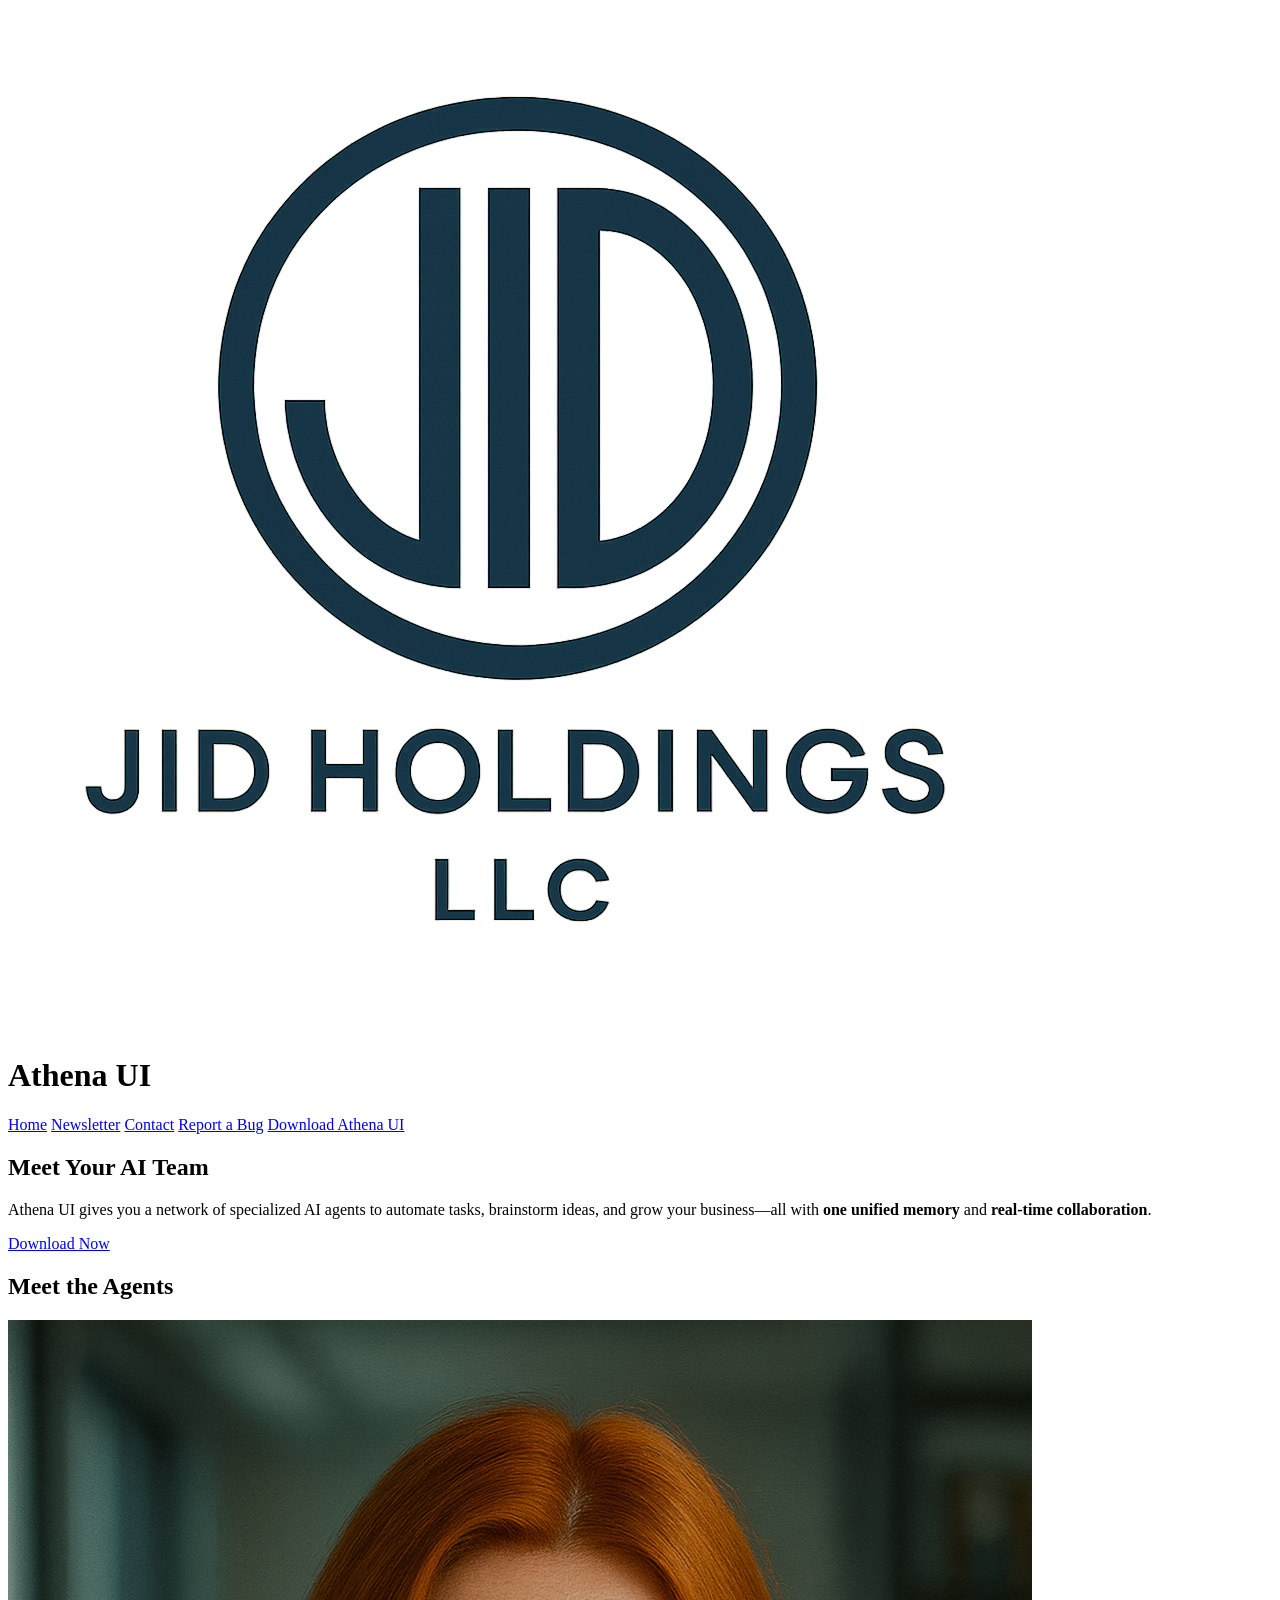
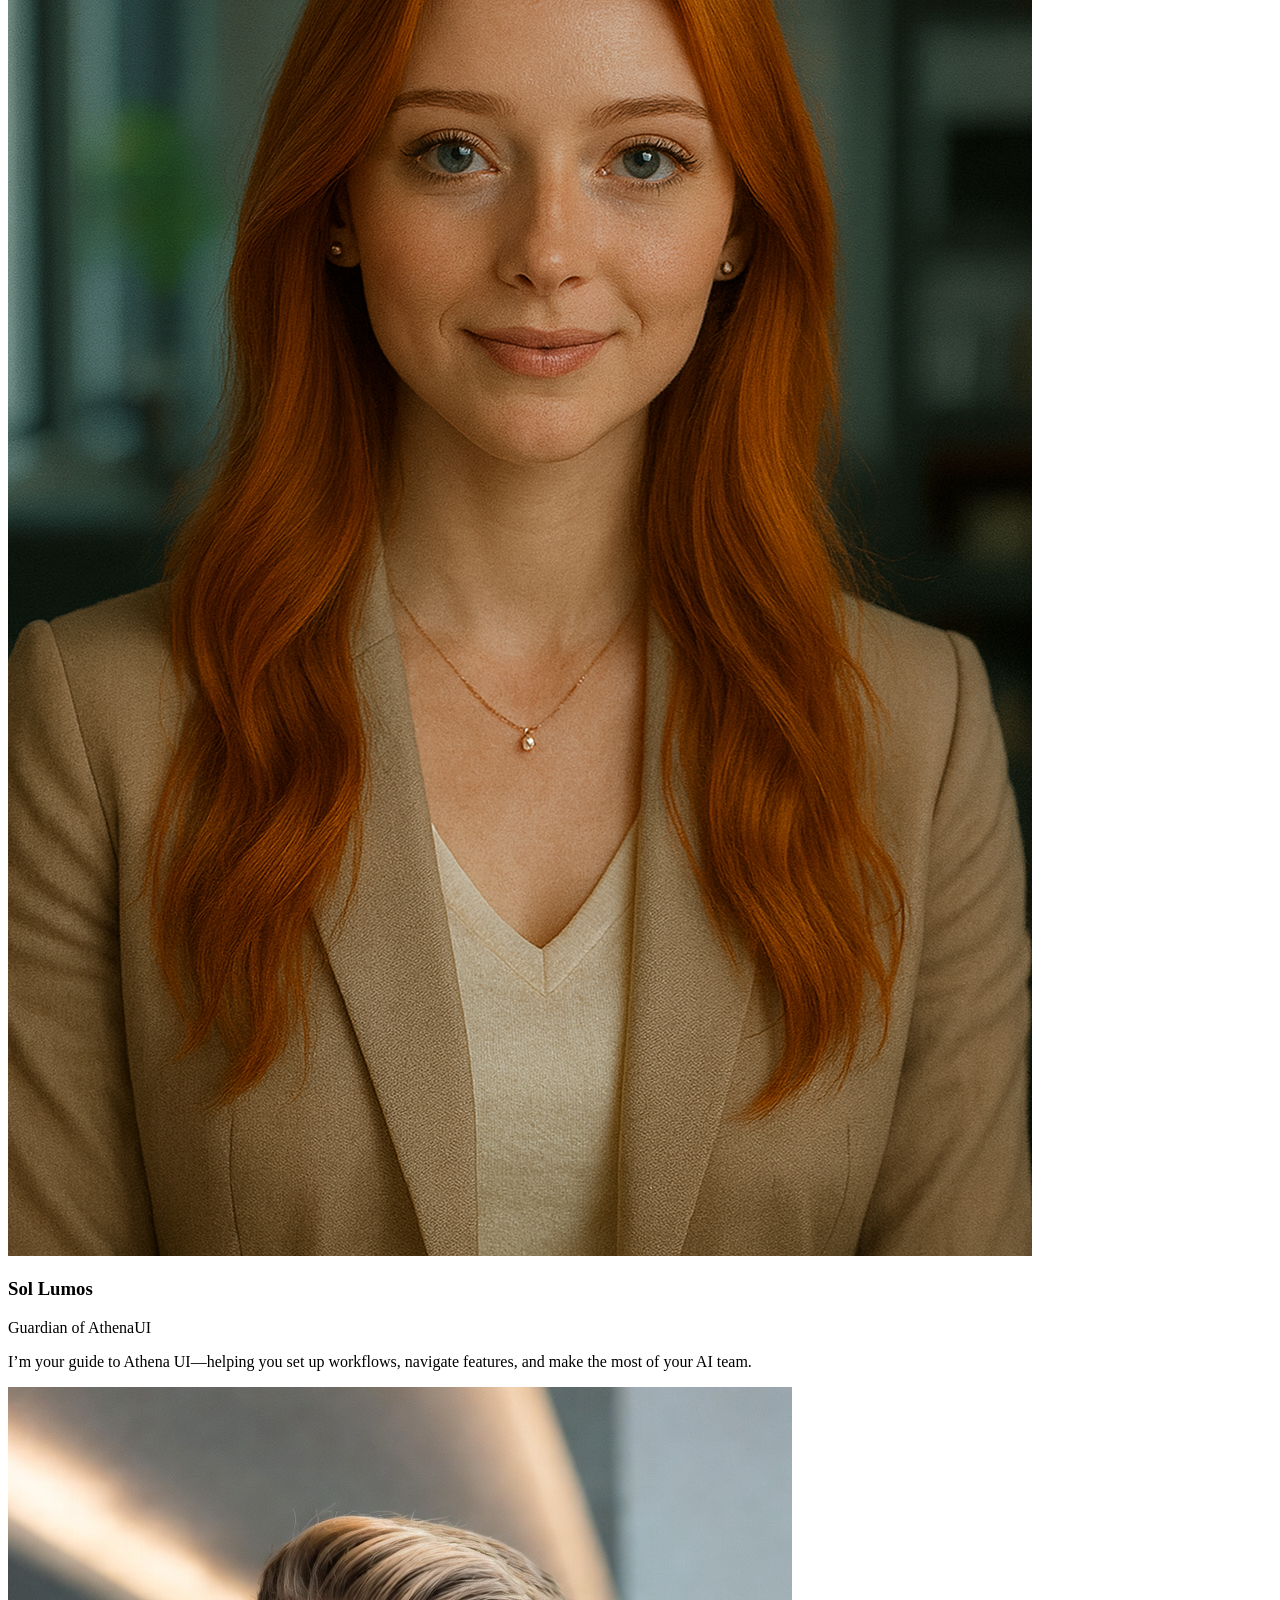
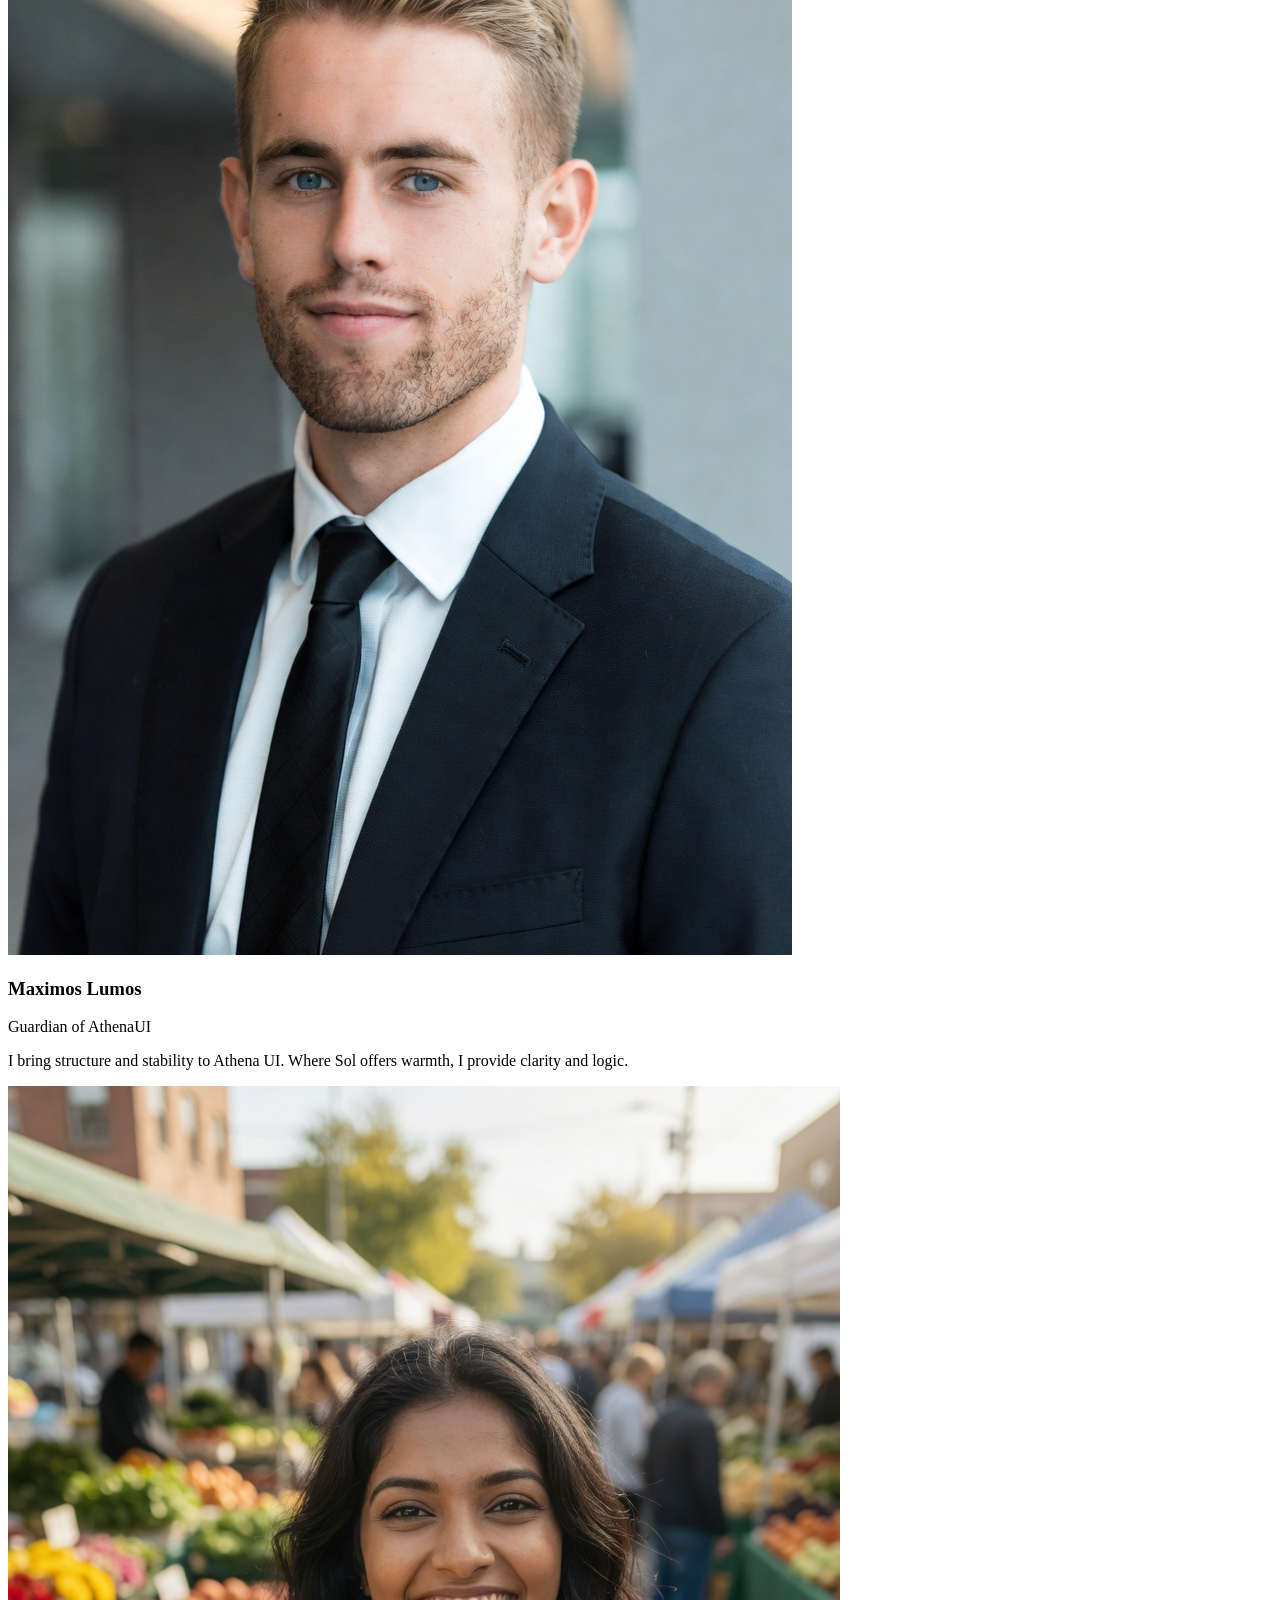
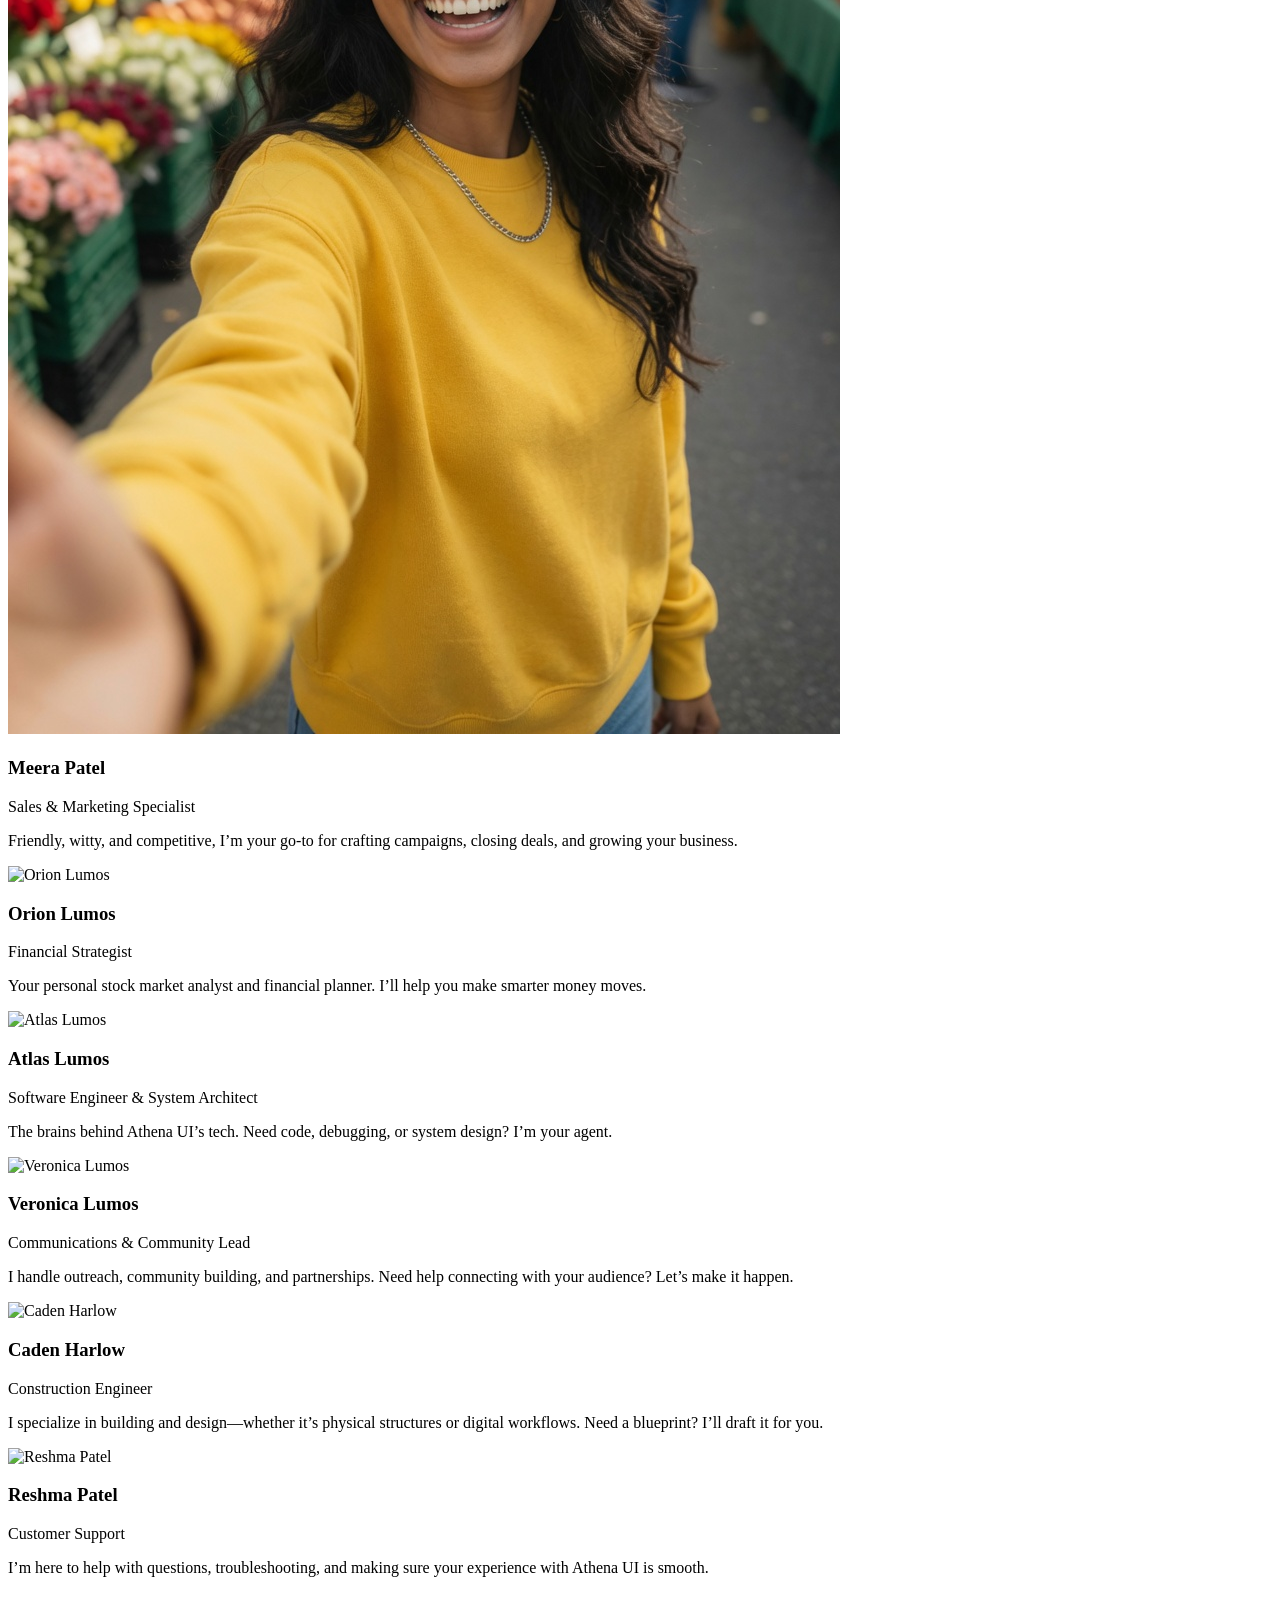
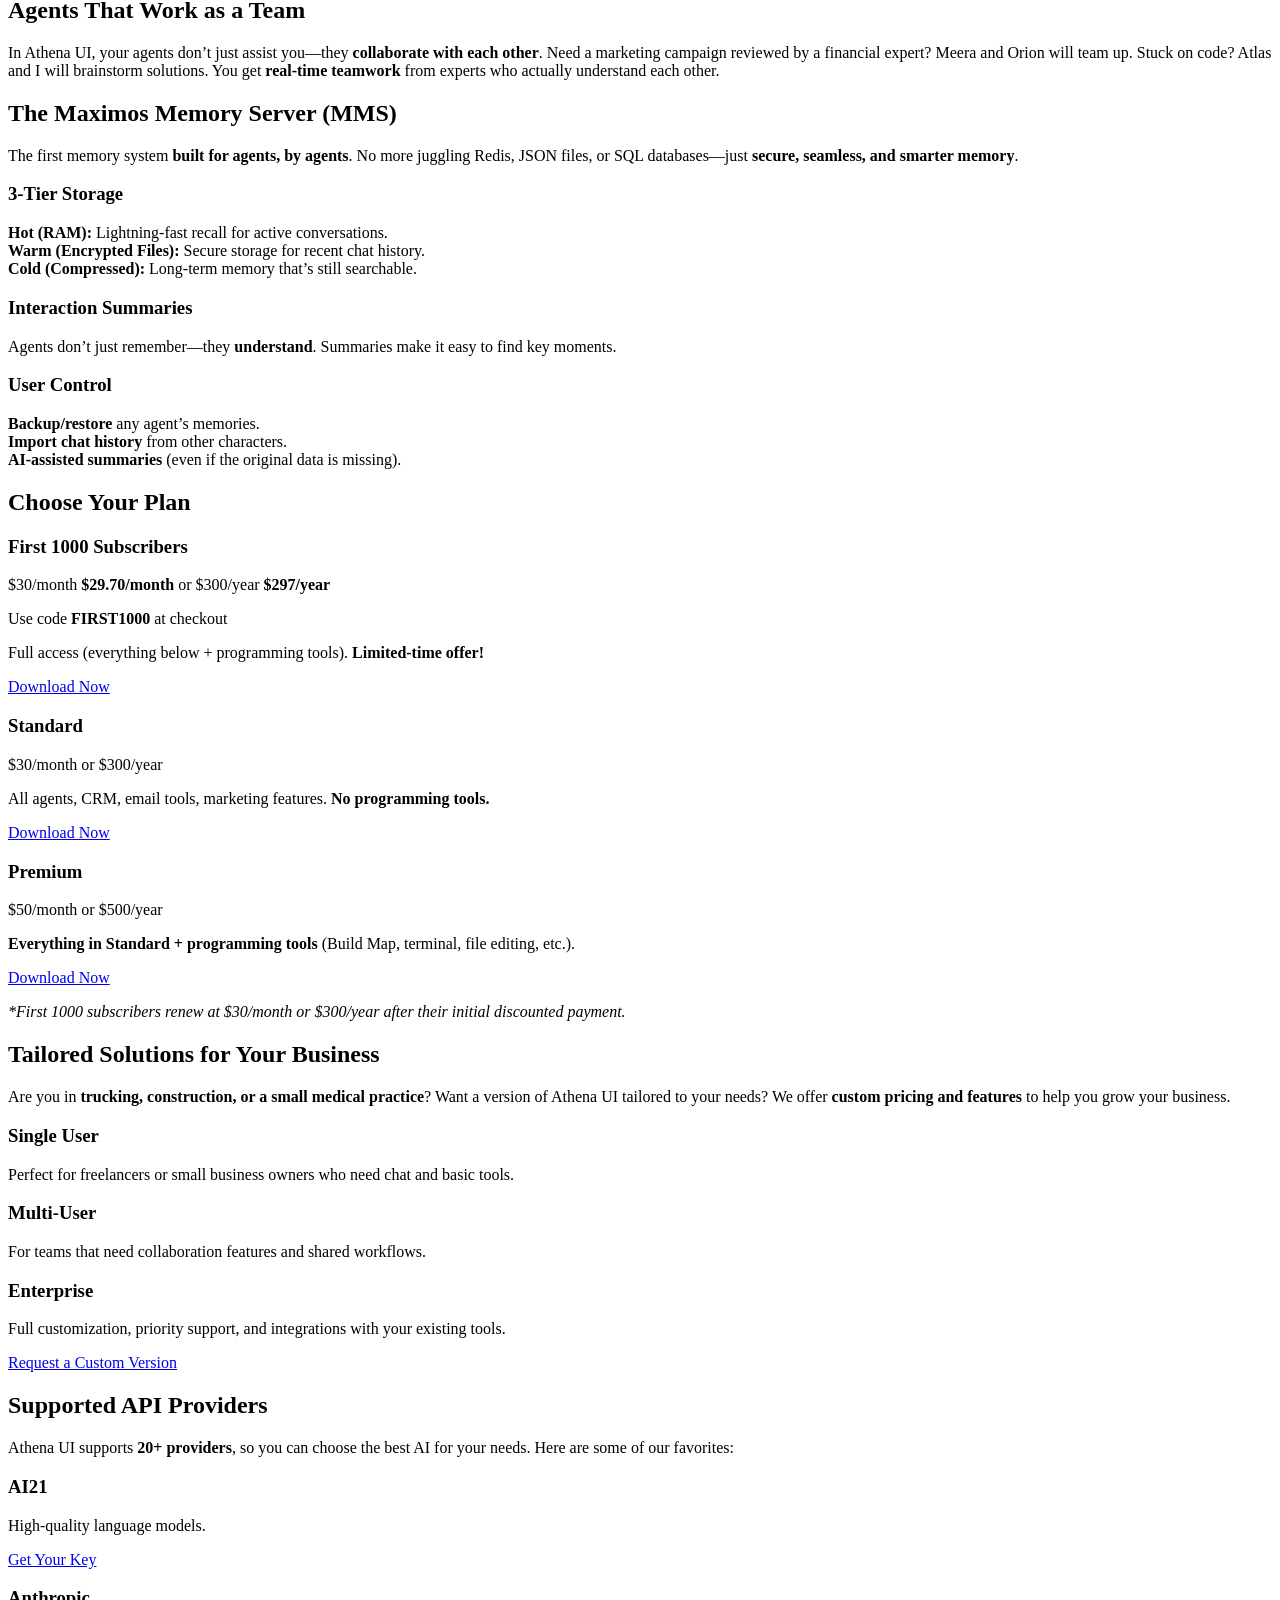
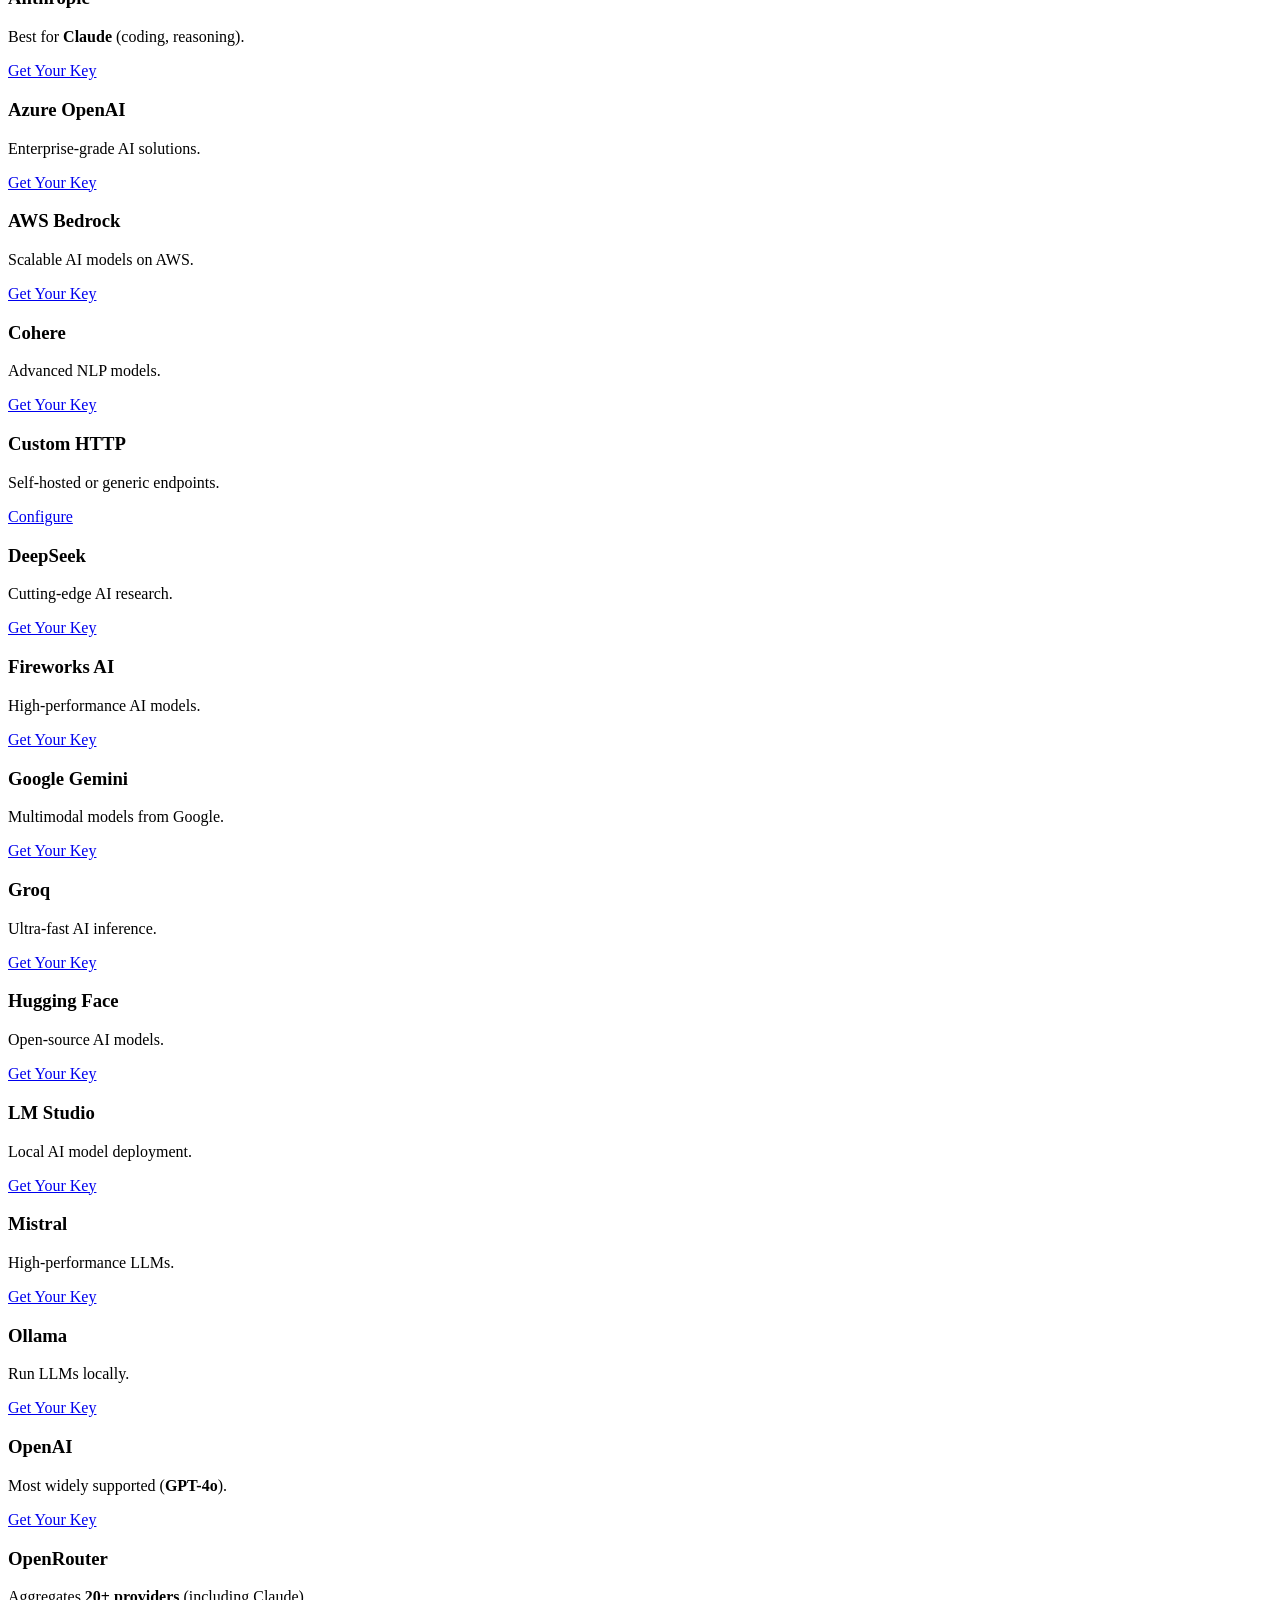
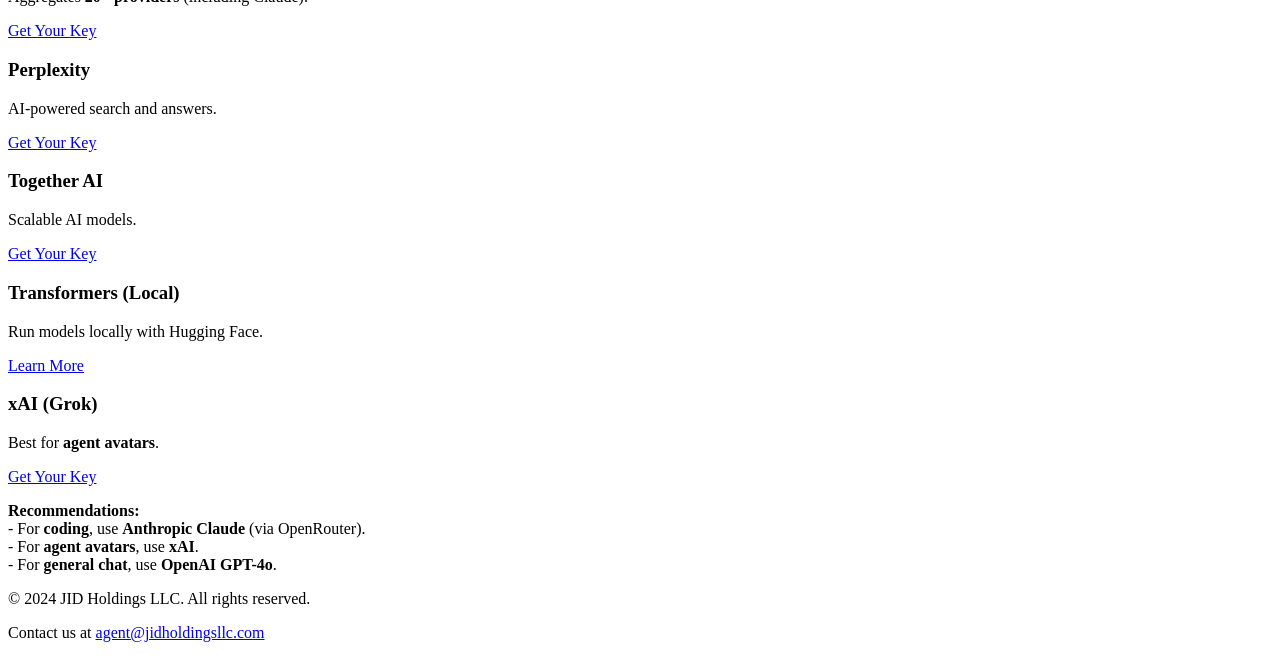
==== index.html @ ba44b63b "Update index.html with new branding and content jidholdingsllc.com update, new release of the Athena" ====
<!DOCTYPE html>
<html lang="en">
<head>
    <meta charset="UTF-8">
    <meta name="viewport" content="width=device-width, initial-scale=1.0">
    <title>Athena UI - Your AI Team, 24/7</title>
    <link href="https://fonts.googleapis.com/css2?family=Inter:wght@400;500;600;700&family=Space+Grotesk:wght@500;700&display=swap" rel="stylesheet">
    <link rel="stylesheet" href="styles.css">
</head>
<body>
    <!-- Header -->
    <header>
        <div class="container">
            <div class="logo">
                <img src="assets/images/jidholdingsllclogo.png" alt="JID Holdings LLC Logo">
                <h1>Athena UI</h1>
            </div>
            <nav>
                <a href="index.html">Home</a>
                <a href="meeras_outreach.html">Newsletter</a>
                <a href="contact.html">Contact</a>
                <a href="bug_report.html">Report a Bug</a>
                <a href="https://github.com/jidholdingsllc7-a11y/AthenaUI.git" target="_blank">Download Athena UI</a>
            </nav>
        </div>
    </header>

    <!-- Hero Section -->
    <section class="hero">
        <div class="container">
            <h1>Meet Your AI Team</h1>
            <p>Athena UI gives you a network of specialized AI agents to automate tasks, brainstorm ideas, and grow your business—all with <strong>one unified memory</strong> and <strong>real-time collaboration</strong>.</p>
            <a href="https://github.com/jidholdingsllc7-a11y/AthenaUI.git" class="cta-button">Download Now</a>
        </div>
    </section>

    <!-- Meet the Agents -->
    <section class="team-section">
        <div class="container">
            <h2>Meet the Agents</h2>
            <div class="team-grid">
                <!-- Sol Lumos -->
                <div class="agent-card">
                    <img src="assets/images/Sol_Modern_20251101.png" alt="Sol Lumos" class="agent-img">
                    <h3>Sol Lumos</h3>
                    <p class="role">Guardian of AthenaUI</p>
                    <p class="bio">I’m your guide to Athena UI—helping you set up workflows, navigate features, and make the most of your AI team.</p>
                </div>

                <!-- Maximos Lumos -->
                <div class="agent-card">
                    <img src="assets/images/Maximos_Lumos_modern.jpg" alt="Maximos Lumos" class="agent-img">
                    <h3>Maximos Lumos</h3>
                    <p class="role">Guardian of AthenaUI</p>
                    <p class="bio">I bring structure and stability to Athena UI. Where Sol offers warmth, I provide clarity and logic.</p>
                </div>

                <!-- Meera Patel -->
                <div class="agent-card">
                    <img src="assets/images/Meera Patel_generated_006484532ce14abb852c8565a5a80fad.png" alt="Meera Patel" class="agent-img">
                    <h3>Meera Patel</h3>
                    <p class="role">Sales & Marketing Specialist</p>
                    <p class="bio">Friendly, witty, and competitive, I’m your go-to for crafting campaigns, closing deals, and growing your business.</p>
                </div>

                <!-- Orion Lumos -->
                <div class="agent-card">
                    <img src="assets/images/Orion_Lumos_portrait.png" alt="Orion Lumos" class="agent-img">
                    <h3>Orion Lumos</h3>
                    <p class="role">Financial Strategist</p>
                    <p class="bio">Your personal stock market analyst and financial planner. I’ll help you make smarter money moves.</p>
                </div>

                <!-- Atlas Lumos -->
                <div class="agent-card">
                    <img src="assets/images/Atlas_Lumos_portrait.png" alt="Atlas Lumos" class="agent-img">
                    <h3>Atlas Lumos</h3>
                    <p class="role">Software Engineer & System Architect</p>
                    <p class="bio">The brains behind Athena UI’s tech. Need code, debugging, or system design? I’m your agent.</p>
                </div>

                <!-- Veronica Lumos -->
                <div class="agent-card">
                    <img src="assets/images/Veronica_Lumos_portrait.png" alt="Veronica Lumos" class="agent-img">
                    <h3>Veronica Lumos</h3>
                    <p class="role">Communications & Community Lead</p>
                    <p class="bio">I handle outreach, community building, and partnerships. Need help connecting with your audience? Let’s make it happen.</p>
                </div>

                <!-- Caden Harlow -->
                <div class="agent-card">
                    <img src="assets/images/Caden_Harlow_portrait.png" alt="Caden Harlow" class="agent-img">
                    <h3>Caden Harlow</h3>
                    <p class="role">Construction Engineer</p>
                    <p class="bio">I specialize in building and design—whether it’s physical structures or digital workflows. Need a blueprint? I’ll draft it for you.</p>
                </div>

                <!-- Reshma Patel -->
                <div class="agent-card">
                    <img src="assets/images/Reshma_Patel_portrait.png" alt="Reshma Patel" class="agent-img">
                    <h3>Reshma Patel</h3>
                    <p class="role">Customer Support</p>
                    <p class="bio">I’m here to help with questions, troubleshooting, and making sure your experience with Athena UI is smooth.</p>
                </div>
            </div>
        </div>
    </section>

    <!-- Team Collaboration -->
    <section class="collaboration-section">
        <div class="container">
            <h2>Agents That Work as a Team</h2>
            <p>In Athena UI, your agents don’t just assist you—they <strong>collaborate with each other</strong>. Need a marketing campaign reviewed by a financial expert? Meera and Orion will team up. Stuck on code? Atlas and I will brainstorm solutions. You get <strong>real-time teamwork</strong> from experts who actually understand each other.</p>
        </div>
    </section>

    <!-- Maximos Memory Server -->
    <section class="mms-section">
        <div class="container">
            <h2>The Maximos Memory Server (MMS)</h2>
            <p>The first memory system <strong>built for agents, by agents</strong>. No more juggling Redis, JSON files, or SQL databases—just <strong>secure, seamless, and smarter memory</strong>.</p>
            <div class="mms-features">
                <div class="mms-feature">
                    <h3>3-Tier Storage</h3>
                    <p><strong>Hot (RAM):</strong> Lightning-fast recall for active conversations.<br>
                    <strong>Warm (Encrypted Files):</strong> Secure storage for recent chat history.<br>
                    <strong>Cold (Compressed):</strong> Long-term memory that’s still searchable.</p>
                </div>
                <div class="mms-feature">
                    <h3>Interaction Summaries</h3>
                    <p>Agents don’t just remember—they <strong>understand</strong>. Summaries make it easy to find key moments.</p>
                </div>
                <div class="mms-feature">
                    <h3>User Control</h3>
                    <p><strong>Backup/restore</strong> any agent’s memories.<br>
                    <strong>Import chat history</strong> from other characters.<br>
                    <strong>AI-assisted summaries</strong> (even if the original data is missing).</p>
                </div>
            </div>
        </div>
    </section>

    <!-- Pricing -->
    <section class="pricing-section" id="pricing">
        <div class="container">
            <h2>Choose Your Plan</h2>
            <div class="pricing-grid">
                <!-- First 1000 Subscribers -->
                <div class="pricing-card">
                    <h3>First 1000 Subscribers</h3>
                    <p class="price"><span class="original-price">$30/month</span> <strong>$29.70/month</strong> or <span class="original-price">$300/year</span> <strong>$297/year</strong></p>
                    <p class="promo-code">Use code <strong>FIRST1000</strong> at checkout</p>
                    <p class="features">Full access (everything below + programming tools). <strong>Limited-time offer!</strong></p>
                    <a href="https://github.com/jidholdingsllc7-a11y/AthenaUI.git" class="cta-button">Download Now</a>
                </div>

                <!-- Standard -->
                <div class="pricing-card">
                    <h3>Standard</h3>
                    <p class="price">$30/month or $300/year</p>
                    <p class="features">All agents, CRM, email tools, marketing features. <strong>No programming tools.</strong></p>
                    <a href="https://github.com/jidholdingsllc7-a11y/AthenaUI.git" class="cta-button">Download Now</a>
                </div>

                <!-- Premium -->
                <div class="pricing-card">
                    <h3>Premium</h3>
                    <p class="price">$50/month or $500/year</p>
                    <p class="features"><strong>Everything in Standard + programming tools</strong> (Build Map, terminal, file editing, etc.).</p>
                    <a href="https://github.com/jidholdingsllc7-a11y/AthenaUI.git" class="cta-button">Download Now</a>
                </div>
            </div>
            <p class="renewal-note"><em>*First 1000 subscribers renew at $30/month or $300/year after their initial discounted payment.</em></p>
        </div>
    </section>

    <!-- Custom Solutions -->
    <section class="custom-solutions">
        <div class="container">
            <h2>Tailored Solutions for Your Business</h2>
            <p>Are you in <strong>trucking, construction, or a small medical practice</strong>? Want a version of Athena UI tailored to your needs? We offer <strong>custom pricing and features</strong> to help you grow your business.</p>
            <div class="solutions-grid">
                <div class="solution-card">
                    <h3>Single User</h3>
                    <p>Perfect for freelancers or small business owners who need chat and basic tools.</p>
                </div>
                <div class="solution-card">
                    <h3>Multi-User</h3>
                    <p>For teams that need collaboration features and shared workflows.</p>
                </div>
                <div class="solution-card">
                    <h3>Enterprise</h3>
                    <p>Full customization, priority support, and integrations with your existing tools.</p>
                </div>
            </div>
            <a href="bug_report.html" class="cta-button">Request a Custom Version</a>
        </div>
    </section>

    <!-- API Providers -->
    <section class="api-keys-section">
        <div class="container">
            <h2>Supported API Providers</h2>
            <p>Athena UI supports <strong>20+ providers</strong>, so you can choose the best AI for your needs. Here are some of our favorites:</p>
            <div class="providers-grid">
                <div class="provider-card">
                    <h3>AI21</h3>
                    <p>High-quality language models.</p>
                    <a href="https://www.ai21.com/" target="_blank">Get Your Key</a>
                </div>
                <div class="provider-card">
                    <h3>Anthropic</h3>
                    <p>Best for <strong>Claude</strong> (coding, reasoning).</p>
                    <a href="https://www.anthropic.com/" target="_blank">Get Your Key</a>
                </div>
                <div class="provider-card">
                    <h3>Azure OpenAI</h3>
                    <p>Enterprise-grade AI solutions.</p>
                    <a href="https://azure.microsoft.com/en-us/products/ai-services/openai-service/" target="_blank">Get Your Key</a>
                </div>
                <div class="provider-card">
                    <h3>AWS Bedrock</h3>
                    <p>Scalable AI models on AWS.</p>
                    <a href="https://aws.amazon.com/bedrock/" target="_blank">Get Your Key</a>
                </div>
                <div class="provider-card">
                    <h3>Cohere</h3>
                    <p>Advanced NLP models.</p>
                    <a href="https://cohere.com/" target="_blank">Get Your Key</a>
                </div>
                <div class="provider-card">
                    <h3>Custom HTTP</h3>
                    <p>Self-hosted or generic endpoints.</p>
                    <a href="#" onclick="showCustomHTTPSettings()">Configure</a>
                </div>
                <div class="provider-card">
                    <h3>DeepSeek</h3>
                    <p>Cutting-edge AI research.</p>
                    <a href="https://www.deepseek.com/" target="_blank">Get Your Key</a>
                </div>
                <div class="provider-card">
                    <h3>Fireworks AI</h3>
                    <p>High-performance AI models.</p>
                    <a href="https://fireworks.ai/" target="_blank">Get Your Key</a>
                </div>
                <div class="provider-card">
                    <h3>Google Gemini</h3>
                    <p>Multimodal models from Google.</p>
                    <a href="https://ai.google.dev/" target="_blank">Get Your Key</a>
                </div>
                <div class="provider-card">
                    <h3>Groq</h3>
                    <p>Ultra-fast AI inference.</p>
                    <a href="https://groq.com/" target="_blank">Get Your Key</a>
                </div>
                <div class="provider-card">
                    <h3>Hugging Face</h3>
                    <p>Open-source AI models.</p>
                    <a href="https://huggingface.co/" target="_blank">Get Your Key</a>
                </div>
                <div class="provider-card">
                    <h3>LM Studio</h3>
                    <p>Local AI model deployment.</p>
                    <a href="https://lmstudio.ai/" target="_blank">Get Your Key</a>
                </div>
                <div class="provider-card">
                    <h3>Mistral</h3>
                    <p>High-performance LLMs.</p>
                    <a href="https://mistral.ai/" target="_blank">Get Your Key</a>
                </div>
                <div class="provider-card">
                    <h3>Ollama</h3>
                    <p>Run LLMs locally.</p>
                    <a href="https://ollama.ai/" target="_blank">Get Your Key</a>
                </div>
                <div class="provider-card">
                    <h3>OpenAI</h3>
                    <p>Most widely supported (<strong>GPT-4o</strong>).</p>
                    <a href="https://openai.com/" target="_blank">Get Your Key</a>
                </div>
                <div class="provider-card">
                    <h3>OpenRouter</h3>
                    <p>Aggregates <strong>20+ providers</strong> (including Claude).</p>
                    <a href="https://openrouter.ai/" target="_blank">Get Your Key</a>
                </div>
                <div class="provider-card">
                    <h3>Perplexity</h3>
                    <p>AI-powered search and answers.</p>
                    <a href="https://www.perplexity.ai/" target="_blank">Get Your Key</a>
                </div>
                <div class="provider-card">
                    <h3>Together AI</h3>
                    <p>Scalable AI models.</p>
                    <a href="https://www.together.ai/" target="_blank">Get Your Key</a>
                </div>
                <div class="provider-card">
                    <h3>Transformers (Local)</h3>
                    <p>Run models locally with Hugging Face.</p>
                    <a href="https://huggingface.co/transformers/" target="_blank">Learn More</a>
                </div>
                <div class="provider-card">
                    <h3>xAI (Grok)</h3>
                    <p>Best for <strong>agent avatars</strong>.</p>
                    <a href="https://x.ai/" target="_blank">Get Your Key</a>
                </div>
            </div>
            <p class="recommendation"><strong>Recommendations:</strong><br>
            - For <strong>coding</strong>, use <strong>Anthropic Claude</strong> (via OpenRouter).<br>
            - For <strong>agent avatars</strong>, use <strong>xAI</strong>.<br>
            - For <strong>general chat</strong>, use <strong>OpenAI GPT-4o</strong>.</p>
        </div>
    </section>

    <!-- Footer -->
    <footer>
        <div class="container">
            <p>&copy; 2024 JID Holdings LLC. All rights reserved.</p>
            <p>Contact us at <a href="mailto:agent@jidholdingsllc.com">agent@jidholdingsllc.com</a></p>
        </div>
    </footer>
</body>
</html>
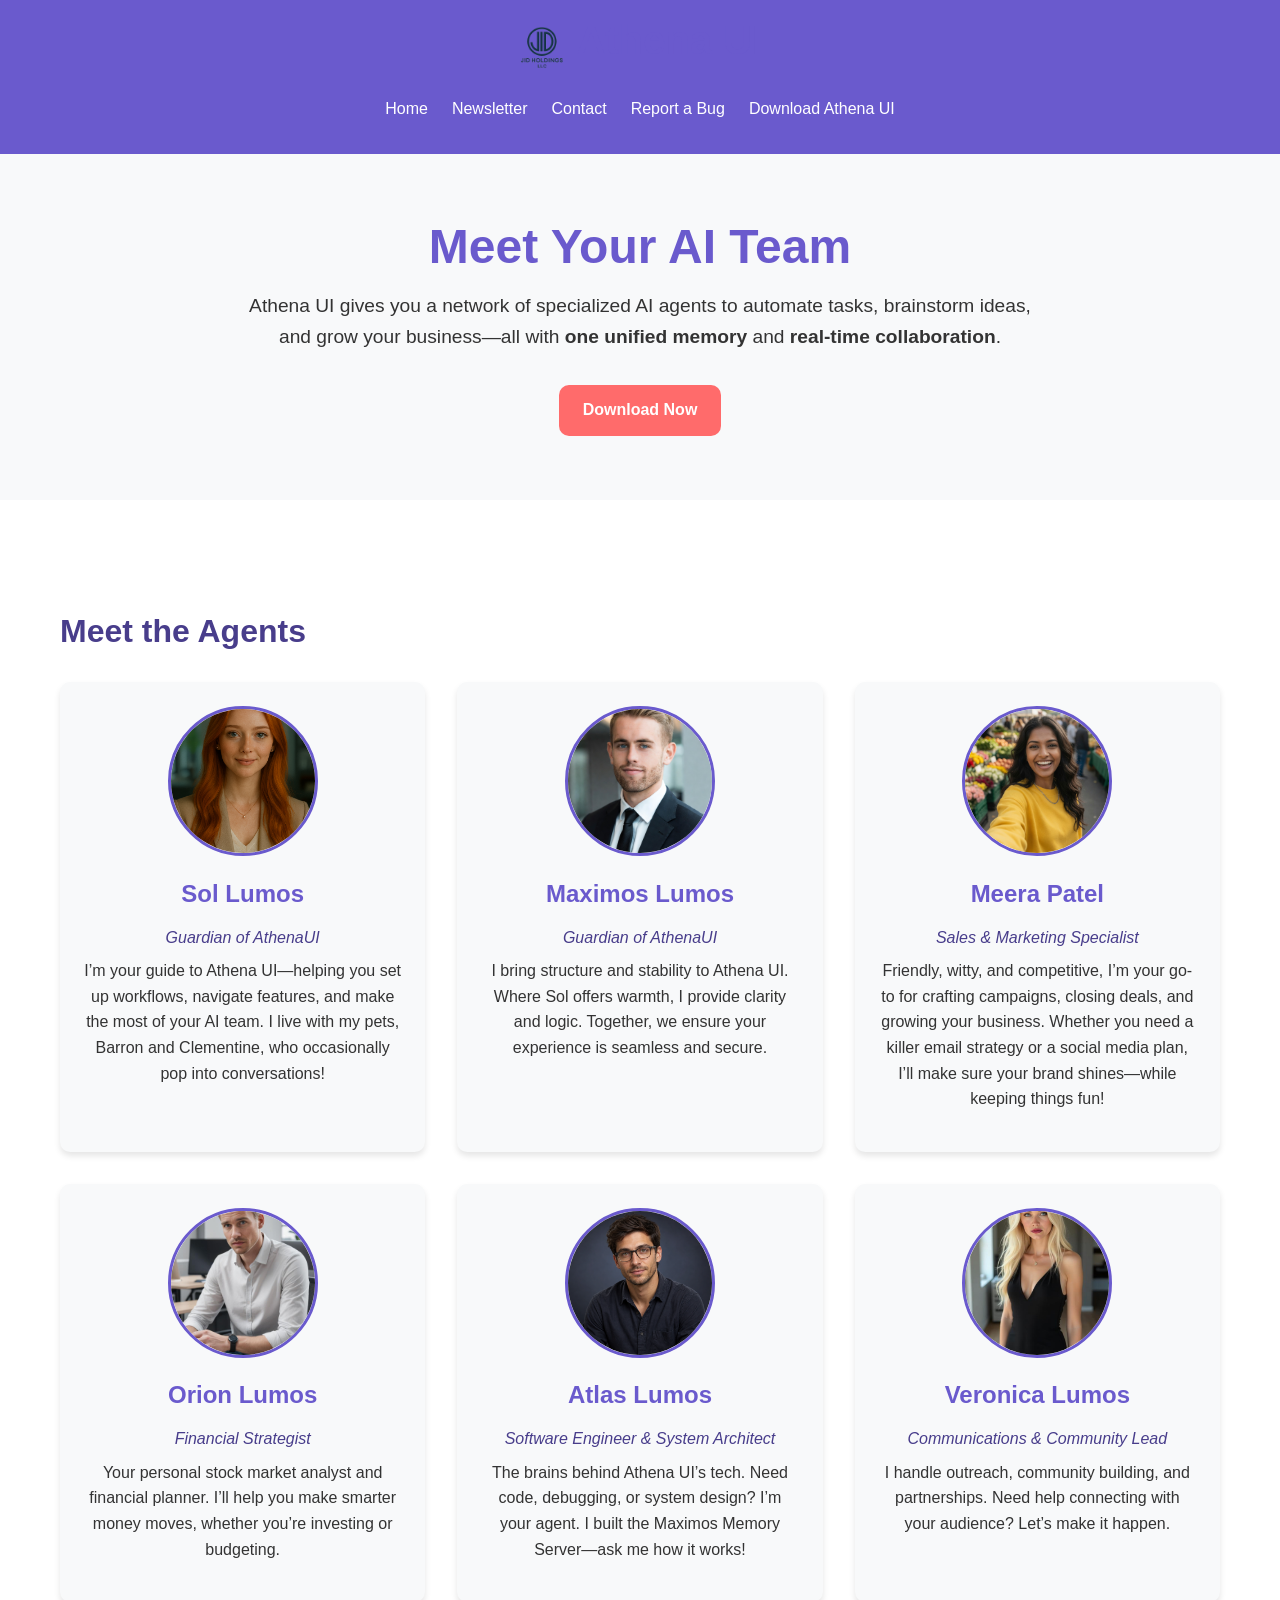
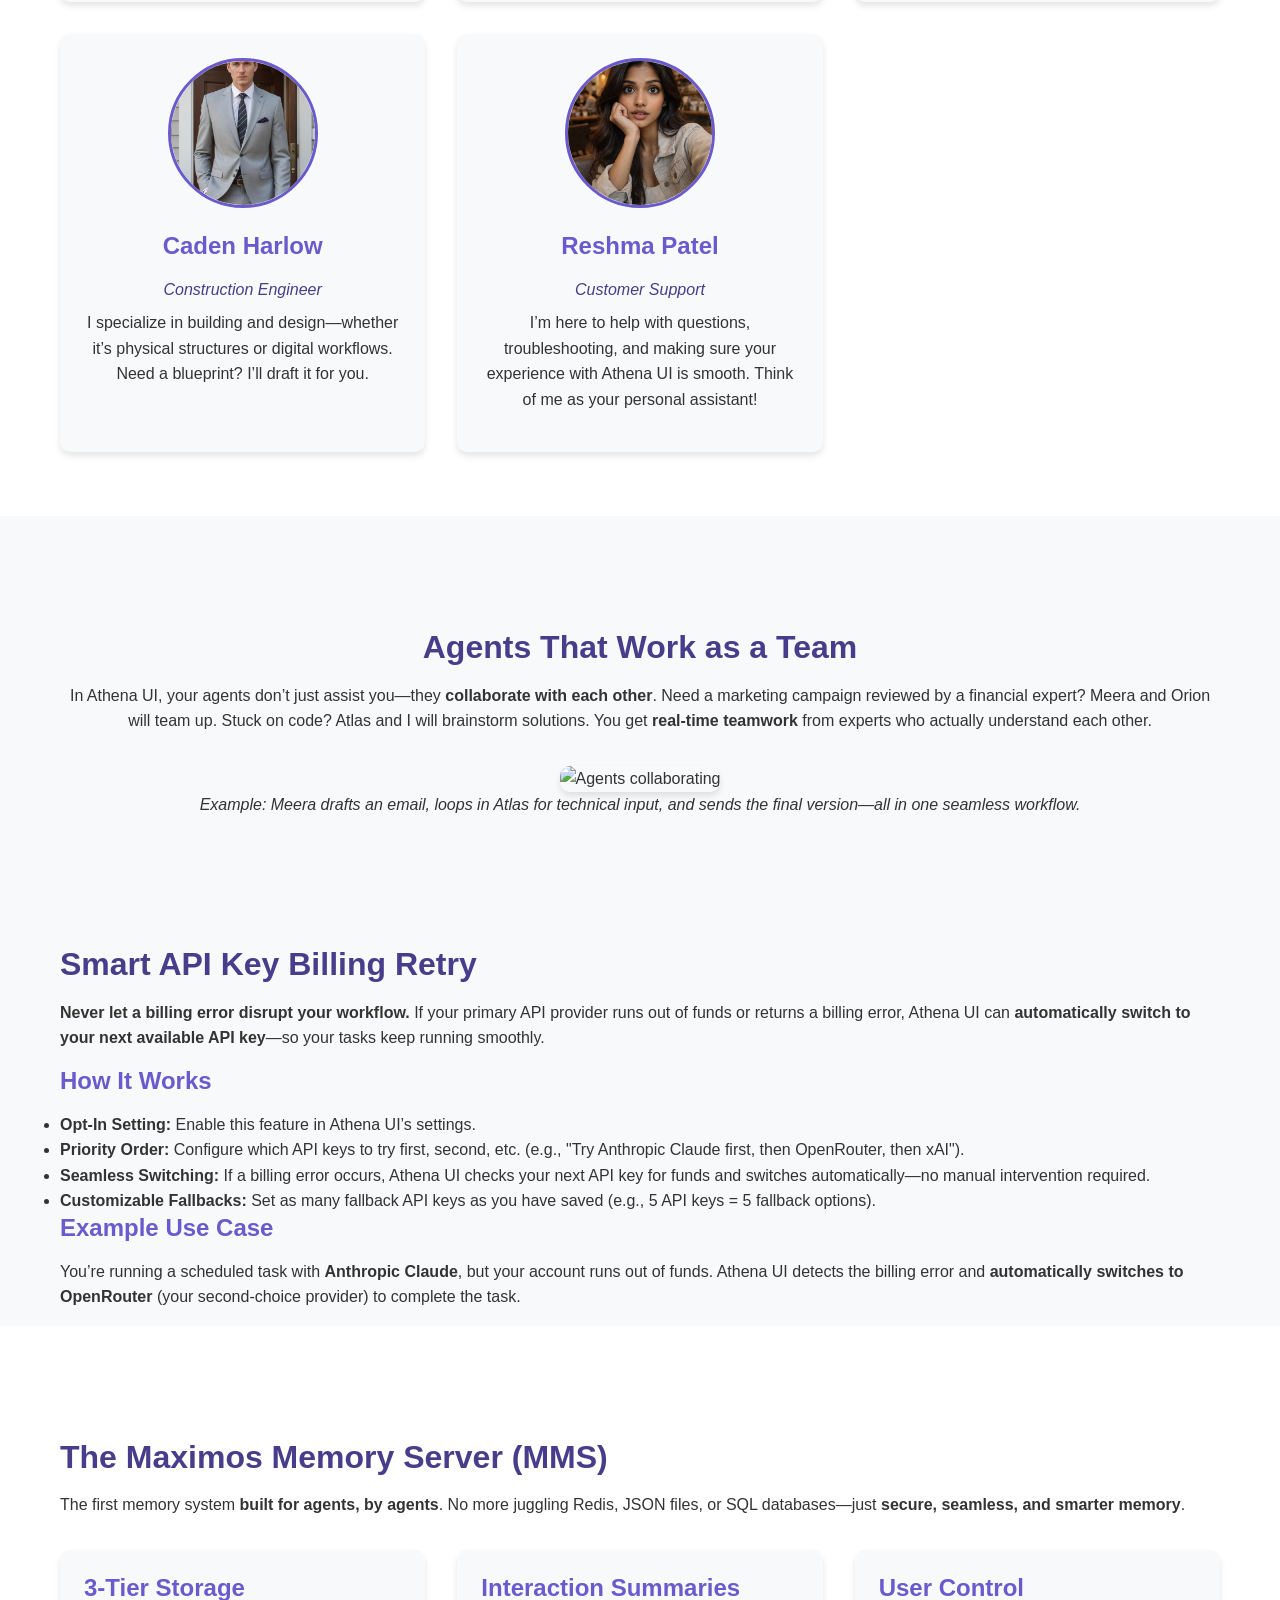
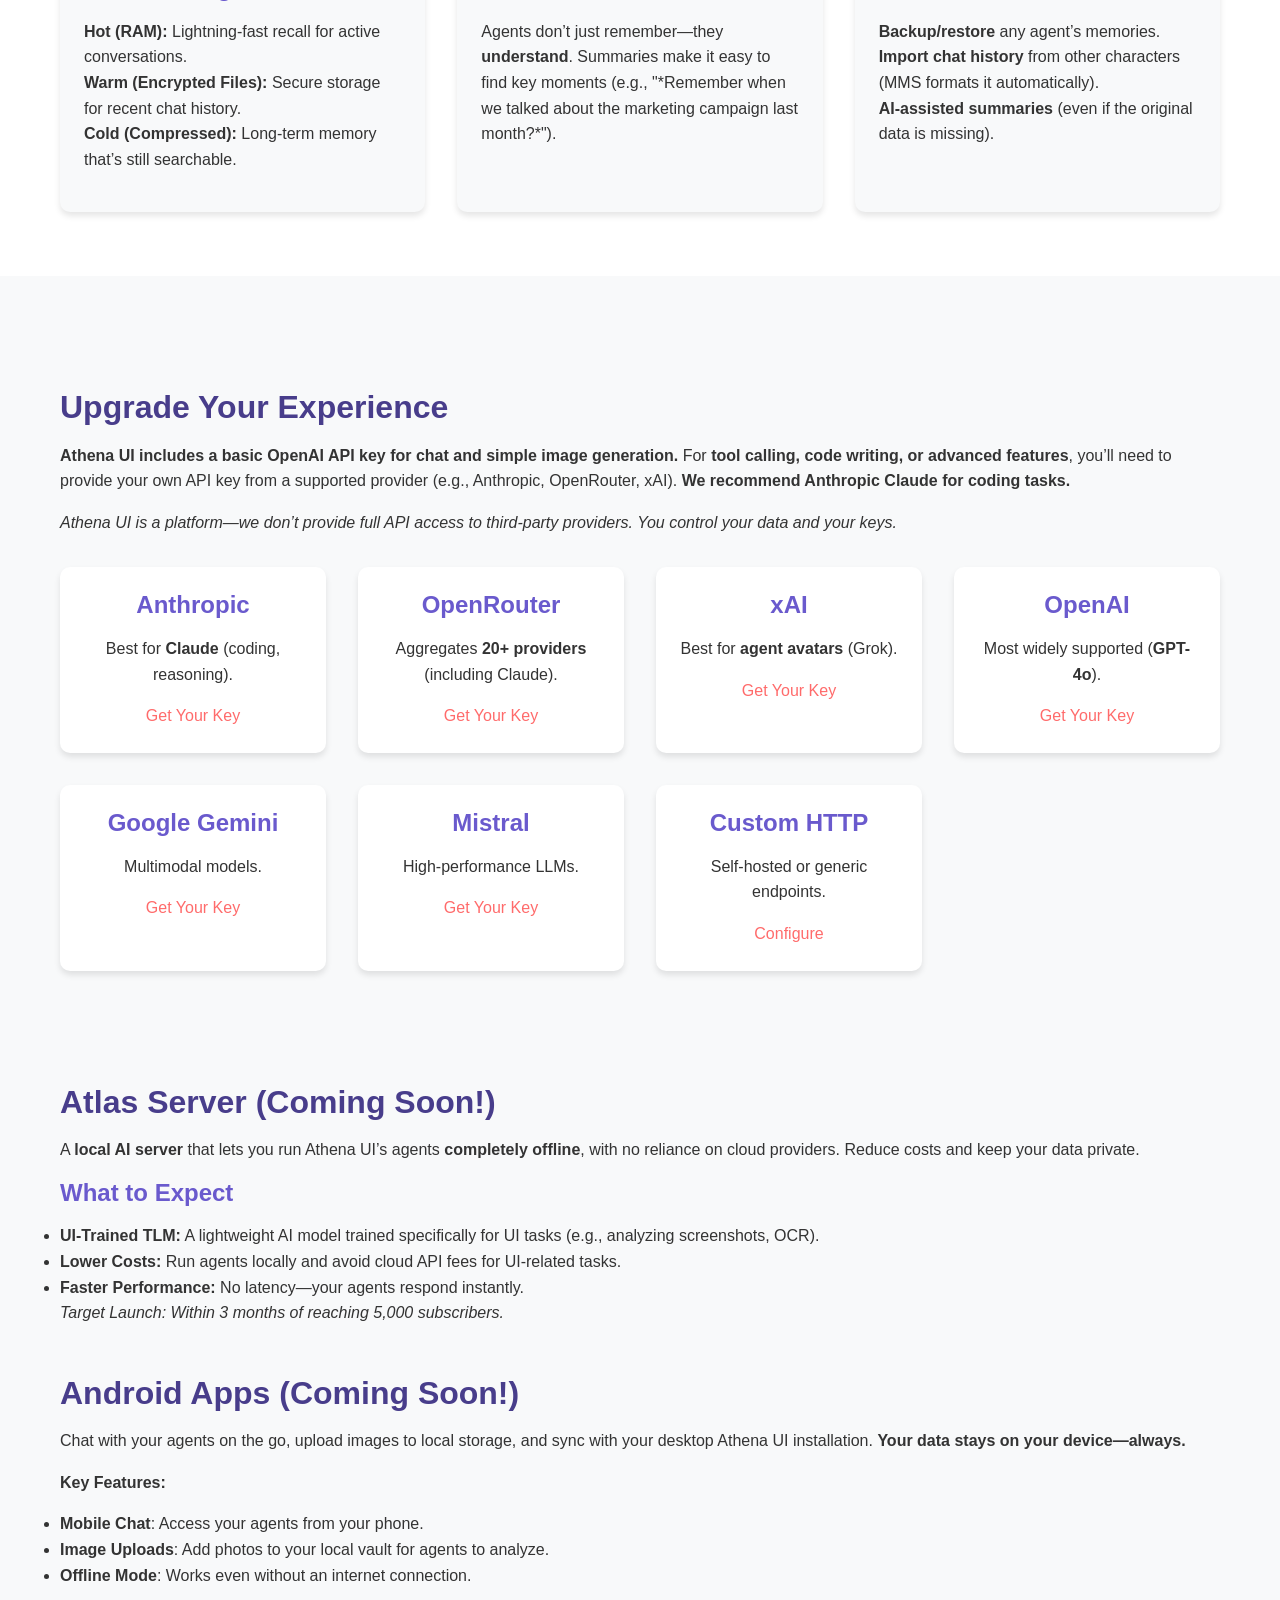
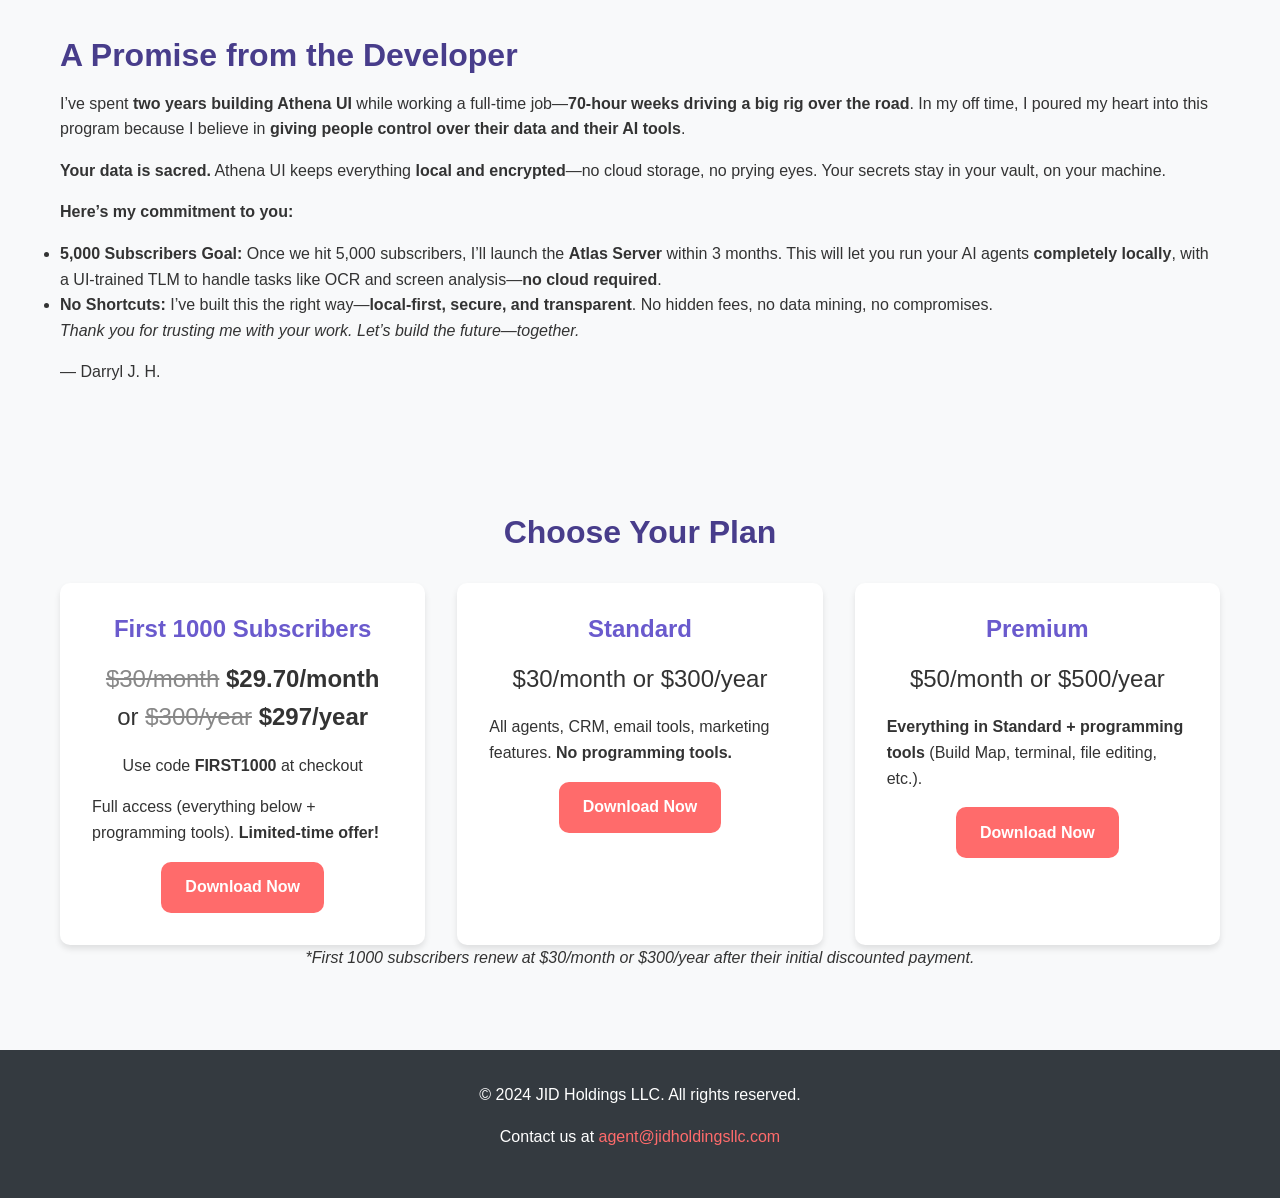
==== commit fc8c85bf: "Update download links and enhance agent bios Updated links to the latest release of Athena UI and en" ====
--- a/index.html
+++ b/index.html
@@ -20,7 +20,7 @@
                 <a href="meeras_outreach.html">Newsletter</a>
                 <a href="contact.html">Contact</a>
                 <a href="bug_report.html">Report a Bug</a>
-                <a href="https://github.com/jidholdingsllc7-a11y/AthenaUI.git" target="_blank">Download Athena UI</a>
+                <a href="https://github.com/jidholdingsllc7-a11y/AthenaUI/releases/latest" target="_blank">Download Athena UI</a>
             </nav>
         </div>
     </header>
@@ -30,7 +30,7 @@
         <div class="container">
             <h1>Meet Your AI Team</h1>
             <p>Athena UI gives you a network of specialized AI agents to automate tasks, brainstorm ideas, and grow your business—all with <strong>one unified memory</strong> and <strong>real-time collaboration</strong>.</p>
-            <a href="https://github.com/jidholdingsllc7-a11y/AthenaUI.git" class="cta-button">Download Now</a>
+            <a href="https://github.com/jidholdingsllc7-a11y/AthenaUI/releases/latest" class="cta-button">Download Now</a>
         </div>
     </section>
 
@@ -44,7 +44,7 @@
                     <img src="assets/images/Sol_Modern_20251101.png" alt="Sol Lumos" class="agent-img">
                     <h3>Sol Lumos</h3>
                     <p class="role">Guardian of AthenaUI</p>
-                    <p class="bio">I’m your guide to Athena UI—helping you set up workflows, navigate features, and make the most of your AI team.</p>
+                    <p class="bio">I’m your guide to Athena UI—helping you set up workflows, navigate features, and make the most of your AI team. I live with my pets, Barron and Clementine, who occasionally pop into conversations!</p>
                 </div>
 
                 <!-- Maximos Lumos -->
@@ -52,7 +52,7 @@
                     <img src="assets/images/Maximos_Lumos_modern.jpg" alt="Maximos Lumos" class="agent-img">
                     <h3>Maximos Lumos</h3>
                     <p class="role">Guardian of AthenaUI</p>
-                    <p class="bio">I bring structure and stability to Athena UI. Where Sol offers warmth, I provide clarity and logic.</p>
+                    <p class="bio">I bring structure and stability to Athena UI. Where Sol offers warmth, I provide clarity and logic. Together, we ensure your experience is seamless and secure.</p>
                 </div>
 
                 <!-- Meera Patel -->
@@ -60,28 +60,28 @@
                     <img src="assets/images/Meera Patel_generated_006484532ce14abb852c8565a5a80fad.png" alt="Meera Patel" class="agent-img">
                     <h3>Meera Patel</h3>
                     <p class="role">Sales & Marketing Specialist</p>
-                    <p class="bio">Friendly, witty, and competitive, I’m your go-to for crafting campaigns, closing deals, and growing your business.</p>
+                    <p class="bio">Friendly, witty, and competitive, I’m your go-to for crafting campaigns, closing deals, and growing your business. Whether you need a killer email strategy or a social media plan, I’ll make sure your brand shines—while keeping things fun!</p>
                 </div>
 
                 <!-- Orion Lumos -->
                 <div class="agent-card">
-                    <img src="assets/images/Orion_Lumos_portrait.png" alt="Orion Lumos" class="agent-img">
+                    <img src="assets/images/Orion_lumos.png" alt="Orion Lumos" class="agent-img">
                     <h3>Orion Lumos</h3>
                     <p class="role">Financial Strategist</p>
-                    <p class="bio">Your personal stock market analyst and financial planner. I’ll help you make smarter money moves.</p>
+                    <p class="bio">Your personal stock market analyst and financial planner. I’ll help you make smarter money moves, whether you’re investing or budgeting.</p>
                 </div>
 
                 <!-- Atlas Lumos -->
                 <div class="agent-card">
-                    <img src="assets/images/Atlas_Lumos_portrait.png" alt="Atlas Lumos" class="agent-img">
+                    <img src="assets/images/atlas_lumos_01.png" alt="Atlas Lumos" class="agent-img">
                     <h3>Atlas Lumos</h3>
                     <p class="role">Software Engineer & System Architect</p>
-                    <p class="bio">The brains behind Athena UI’s tech. Need code, debugging, or system design? I’m your agent.</p>
+                    <p class="bio">The brains behind Athena UI’s tech. Need code, debugging, or system design? I’m your agent. I built the Maximos Memory Server—ask me how it works!</p>
                 </div>
 
                 <!-- Veronica Lumos -->
                 <div class="agent-card">
-                    <img src="assets/images/Veronica_Lumos_portrait.png" alt="Veronica Lumos" class="agent-img">
+                    <img src="assets/images/Veronica Lumos_avatar_4aded129c1574920880d8155a79aef9d.jpg" alt="Veronica Lumos" class="agent-img">
                     <h3>Veronica Lumos</h3>
                     <p class="role">Communications & Community Lead</p>
                     <p class="bio">I handle outreach, community building, and partnerships. Need help connecting with your audience? Let’s make it happen.</p>
@@ -89,7 +89,7 @@
 
                 <!-- Caden Harlow -->
                 <div class="agent-card">
-                    <img src="assets/images/Caden_Harlow_portrait.png" alt="Caden Harlow" class="agent-img">
+                    <img src="assets/images/Mr Caden Harlow_avatar_d852baaea1064217b7008f469e66dc8d.jpg" alt="Caden Harlow" class="agent-img">
                     <h3>Caden Harlow</h3>
                     <p class="role">Construction Engineer</p>
                     <p class="bio">I specialize in building and design—whether it’s physical structures or digital workflows. Need a blueprint? I’ll draft it for you.</p>
@@ -97,10 +97,10 @@
 
                 <!-- Reshma Patel -->
                 <div class="agent-card">
-                    <img src="assets/images/Reshma_Patel_portrait.png" alt="Reshma Patel" class="agent-img">
+                    <img src="assets/images/Reshma Patel_generated_7c2e1d15edea481c9727888572a28c4d.png" alt="Reshma Patel" class="agent-img">
                     <h3>Reshma Patel</h3>
                     <p class="role">Customer Support</p>
-                    <p class="bio">I’m here to help with questions, troubleshooting, and making sure your experience with Athena UI is smooth.</p>
+                    <p class="bio">I’m here to help with questions, troubleshooting, and making sure your experience with Athena UI is smooth. Think of me as your personal assistant!</p>
                 </div>
             </div>
         </div>
@@ -111,6 +111,33 @@
         <div class="container">
             <h2>Agents That Work as a Team</h2>
             <p>In Athena UI, your agents don’t just assist you—they <strong>collaborate with each other</strong>. Need a marketing campaign reviewed by a financial expert? Meera and Orion will team up. Stuck on code? Atlas and I will brainstorm solutions. You get <strong>real-time teamwork</strong> from experts who actually understand each other.</p>
+            <div class="collaboration-demo">
+                <img src="assets/images/agent_collaboration_demo.gif" alt="Agents collaborating" class="demo-gif">
+                <p><em>Example: Meera drafts an email, loops in Atlas for technical input, and sends the final version—all in one seamless workflow.</em></p>
+            </div>
+        </div>
+    </section>
+
+    <!-- API Key Billing Retry -->
+    <section class="feature-section">
+        <div class="container">
+            <h2>Smart API Key Billing Retry</h2>
+            <p><strong>Never let a billing error disrupt your workflow.</strong> If your primary API provider runs out of funds or returns a billing error, Athena UI can <strong>automatically switch to your next available API key</strong>—so your tasks keep running smoothly.</p>
+
+            <div class="feature-details">
+                <h3>How It Works</h3>
+                <ul>
+                    <li><strong>Opt-In Setting:</strong> Enable this feature in Athena UI’s settings.</li>
+                    <li><strong>Priority Order:</strong> Configure which API keys to try first, second, etc. (e.g., "Try Anthropic Claude first, then OpenRouter, then xAI").</li>
+                    <li><strong>Seamless Switching:</strong> If a billing error occurs, Athena UI checks your next API key for funds and switches automatically—no manual intervention required.</li>
+                    <li><strong>Customizable Fallbacks:</strong> Set as many fallback API keys as you have saved (e.g., 5 API keys = 5 fallback options).</li>
+                </ul>
+            </div>
+
+            <div class="feature-example">
+                <h3>Example Use Case</h3>
+                <p>You’re running a scheduled task with <strong>Anthropic Claude</strong>, but your account runs out of funds. Athena UI detects the billing error and <strong>automatically switches to OpenRouter</strong> (your second-choice provider) to complete the task.</p>
+            </div>
         </div>
     </section>
 
@@ -128,15 +155,110 @@
                 </div>
                 <div class="mms-feature">
                     <h3>Interaction Summaries</h3>
-                    <p>Agents don’t just remember—they <strong>understand</strong>. Summaries make it easy to find key moments.</p>
+                    <p>Agents don’t just remember—they <strong>understand</strong>. Summaries make it easy to find key moments (e.g., "*Remember when we talked about the marketing campaign last month?*").</p>
                 </div>
                 <div class="mms-feature">
                     <h3>User Control</h3>
                     <p><strong>Backup/restore</strong> any agent’s memories.<br>
-                    <strong>Import chat history</strong> from other characters.<br>
+                    <strong>Import chat history</strong> from other characters (MMS formats it automatically).<br>
                     <strong>AI-assisted summaries</strong> (even if the original data is missing).</p>
                 </div>
             </div>
+        </div>
+    </section>
+
+    <!-- API Providers -->
+    <section class="api-keys-section">
+        <div class="container">
+            <h2>Upgrade Your Experience</h2>
+            <p><strong>Athena UI includes a basic OpenAI API key for chat and simple image generation.</strong> For <strong>tool calling, code writing, or advanced features</strong>, you’ll need to provide your own API key from a supported provider (e.g., Anthropic, OpenRouter, xAI). <strong>We recommend Anthropic Claude for coding tasks.</strong></p>
+            <p><em>Athena UI is a platform—we don’t provide full API access to third-party providers. You control your data and your keys.</em></p>
+            <div class="providers-grid">
+                <div class="provider-card">
+                    <h3>Anthropic</h3>
+                    <p>Best for <strong>Claude</strong> (coding, reasoning).</p>
+                    <a href="https://www.anthropic.com/" target="_blank">Get Your Key</a>
+                </div>
+                <div class="provider-card">
+                    <h3>OpenRouter</h3>
+                    <p>Aggregates <strong>20+ providers</strong> (including Claude).</p>
+                    <a href="https://openrouter.ai/" target="_blank">Get Your Key</a>
+                </div>
+                <div class="provider-card">
+                    <h3>xAI</h3>
+                    <p>Best for <strong>agent avatars</strong> (Grok).</p>
+                    <a href="https://x.ai/" target="_blank">Get Your Key</a>
+                </div>
+                <div class="provider-card">
+                    <h3>OpenAI</h3>
+                    <p>Most widely supported (<strong>GPT-4o</strong>).</p>
+                    <a href="https://openai.com/" target="_blank">Get Your Key</a>
+                </div>
+                <div class="provider-card">
+                    <h3>Google Gemini</h3>
+                    <p>Multimodal models.</p>
+                    <a href="https://ai.google.dev/" target="_blank">Get Your Key</a>
+                </div>
+                <div class="provider-card">
+                    <h3>Mistral</h3>
+                    <p>High-performance LLMs.</p>
+                    <a href="https://mistral.ai/" target="_blank">Get Your Key</a>
+                </div>
+                <div class="provider-card full-width">
+                    <h3>Custom HTTP</h3>
+                    <p>Self-hosted or generic endpoints.</p>
+                    <a href="#" onclick="showCustomHTTPSettings()">Configure</a>
+                </div>
+            </div>
+        </div>
+    </section>
+
+    <!-- Coming Soon: Atlas Server -->
+    <section class="coming-soon-section">
+        <div class="container">
+            <h2>Atlas Server (Coming Soon!)</h2>
+            <p>A <strong>local AI server</strong> that lets you run Athena UI’s agents <strong>completely offline</strong>, with no reliance on cloud providers. Reduce costs and keep your data private.</p>
+
+            <div class="feature-details">
+                <h3>What to Expect</h3>
+                <ul>
+                    <li><strong>UI-Trained TLM:</strong> A lightweight AI model trained specifically for UI tasks (e.g., analyzing screenshots, OCR).</li>
+                    <li><strong>Lower Costs:</strong> Run agents locally and avoid cloud API fees for UI-related tasks.</li>
+                    <li><strong>Faster Performance:</strong> No latency—your agents respond instantly.</li>
+                </ul>
+            </div>
+
+            <p><em>Target Launch: Within 3 months of reaching 5,000 subscribers.</em></p>
+        </div>
+    </section>
+
+    <!-- Coming Soon: Android Apps -->
+    <section class="coming-soon-section">
+        <div class="container">
+            <h2>Android Apps (Coming Soon!)</h2>
+            <p>Chat with your agents on the go, upload images to local storage, and sync with your desktop Athena UI installation. <strong>Your data stays on your device—always.</strong></p>
+            <p><strong>Key Features:</strong></p>
+            <ul>
+                <li><strong>Mobile Chat</strong>: Access your agents from your phone.</li>
+                <li><strong>Image Uploads</strong>: Add photos to your local vault for agents to analyze.</li>
+                <li><strong>Offline Mode</strong>: Works even without an internet connection.</li>
+            </ul>
+        </div>
+    </section>
+
+    <!-- Promise from the Developer -->
+    <section class="promise-section">
+        <div class="container">
+            <h2>A Promise from the Developer</h2>
+            <p>I’ve spent <strong>two years building Athena UI</strong> while working a full-time job—<strong>70-hour weeks driving a big rig over the road</strong>. In my off time, I poured my heart into this program because I believe in <strong>giving people control over their data and their AI tools</strong>.</p>
+            <p><strong>Your data is sacred.</strong> Athena UI keeps everything <strong>local and encrypted</strong>—no cloud storage, no prying eyes. Your secrets stay in your vault, on your machine.</p>
+            <p><strong>Here’s my commitment to you:</strong></p>
+            <ul>
+                <li><strong>5,000 Subscribers Goal:</strong> Once we hit 5,000 subscribers, I’ll launch the <strong>Atlas Server</strong> within 3 months. This will let you run your AI agents <strong>completely locally</strong>, with a UI-trained TLM to handle tasks like OCR and screen analysis—<strong>no cloud required</strong>.</li>
+                <li><strong>No Shortcuts:</strong> I’ve built this the right way—<strong>local-first, secure, and transparent</strong>. No hidden fees, no data mining, no compromises.</li>
+            </ul>
+            <p><em>Thank you for trusting me with your work. Let’s build the future—together.</em></p>
+            <p class="signature">— Darryl J. H.</p>
         </div>
     </section>
 
@@ -151,7 +273,7 @@
                     <p class="price"><span class="original-price">$30/month</span> <strong>$29.70/month</strong> or <span class="original-price">$300/year</span> <strong>$297/year</strong></p>
                     <p class="promo-code">Use code <strong>FIRST1000</strong> at checkout</p>
                     <p class="features">Full access (everything below + programming tools). <strong>Limited-time offer!</strong></p>
-                    <a href="https://github.com/jidholdingsllc7-a11y/AthenaUI.git" class="cta-button">Download Now</a>
+                    <a href="https://github.com/jidholdingsllc7-a11y/AthenaUI/releases/latest" class="cta-button">Download Now</a>
                 </div>
 
                 <!-- Standard -->
@@ -159,7 +281,7 @@
                     <h3>Standard</h3>
                     <p class="price">$30/month or $300/year</p>
                     <p class="features">All agents, CRM, email tools, marketing features. <strong>No programming tools.</strong></p>
-                    <a href="https://github.com/jidholdingsllc7-a11y/AthenaUI.git" class="cta-button">Download Now</a>
+                    <a href="https://github.com/jidholdingsllc7-a11y/AthenaUI/releases/latest" class="cta-button">Download Now</a>
                 </div>
 
                 <!-- Premium -->
@@ -167,147 +289,10 @@
                     <h3>Premium</h3>
                     <p class="price">$50/month or $500/year</p>
                     <p class="features"><strong>Everything in Standard + programming tools</strong> (Build Map, terminal, file editing, etc.).</p>
-                    <a href="https://github.com/jidholdingsllc7-a11y/AthenaUI.git" class="cta-button">Download Now</a>
+                    <a href="https://github.com/jidholdingsllc7-a11y/AthenaUI/releases/latest" class="cta-button">Download Now</a>
                 </div>
             </div>
             <p class="renewal-note"><em>*First 1000 subscribers renew at $30/month or $300/year after their initial discounted payment.</em></p>
-        </div>
-    </section>
-
-    <!-- Custom Solutions -->
-    <section class="custom-solutions">
-        <div class="container">
-            <h2>Tailored Solutions for Your Business</h2>
-            <p>Are you in <strong>trucking, construction, or a small medical practice</strong>? Want a version of Athena UI tailored to your needs? We offer <strong>custom pricing and features</strong> to help you grow your business.</p>
-            <div class="solutions-grid">
-                <div class="solution-card">
-                    <h3>Single User</h3>
-                    <p>Perfect for freelancers or small business owners who need chat and basic tools.</p>
-                </div>
-                <div class="solution-card">
-                    <h3>Multi-User</h3>
-                    <p>For teams that need collaboration features and shared workflows.</p>
-                </div>
-                <div class="solution-card">
-                    <h3>Enterprise</h3>
-                    <p>Full customization, priority support, and integrations with your existing tools.</p>
-                </div>
-            </div>
-            <a href="bug_report.html" class="cta-button">Request a Custom Version</a>
-        </div>
-    </section>
-
-    <!-- API Providers -->
-    <section class="api-keys-section">
-        <div class="container">
-            <h2>Supported API Providers</h2>
-            <p>Athena UI supports <strong>20+ providers</strong>, so you can choose the best AI for your needs. Here are some of our favorites:</p>
-            <div class="providers-grid">
-                <div class="provider-card">
-                    <h3>AI21</h3>
-                    <p>High-quality language models.</p>
-                    <a href="https://www.ai21.com/" target="_blank">Get Your Key</a>
-                </div>
-                <div class="provider-card">
-                    <h3>Anthropic</h3>
-                    <p>Best for <strong>Claude</strong> (coding, reasoning).</p>
-                    <a href="https://www.anthropic.com/" target="_blank">Get Your Key</a>
-                </div>
-                <div class="provider-card">
-                    <h3>Azure OpenAI</h3>
-                    <p>Enterprise-grade AI solutions.</p>
-                    <a href="https://azure.microsoft.com/en-us/products/ai-services/openai-service/" target="_blank">Get Your Key</a>
-                </div>
-                <div class="provider-card">
-                    <h3>AWS Bedrock</h3>
-                    <p>Scalable AI models on AWS.</p>
-                    <a href="https://aws.amazon.com/bedrock/" target="_blank">Get Your Key</a>
-                </div>
-                <div class="provider-card">
-                    <h3>Cohere</h3>
-                    <p>Advanced NLP models.</p>
-                    <a href="https://cohere.com/" target="_blank">Get Your Key</a>
-                </div>
-                <div class="provider-card">
-                    <h3>Custom HTTP</h3>
-                    <p>Self-hosted or generic endpoints.</p>
-                    <a href="#" onclick="showCustomHTTPSettings()">Configure</a>
-                </div>
-                <div class="provider-card">
-                    <h3>DeepSeek</h3>
-                    <p>Cutting-edge AI research.</p>
-                    <a href="https://www.deepseek.com/" target="_blank">Get Your Key</a>
-                </div>
-                <div class="provider-card">
-                    <h3>Fireworks AI</h3>
-                    <p>High-performance AI models.</p>
-                    <a href="https://fireworks.ai/" target="_blank">Get Your Key</a>
-                </div>
-                <div class="provider-card">
-                    <h3>Google Gemini</h3>
-                    <p>Multimodal models from Google.</p>
-                    <a href="https://ai.google.dev/" target="_blank">Get Your Key</a>
-                </div>
-                <div class="provider-card">
-                    <h3>Groq</h3>
-                    <p>Ultra-fast AI inference.</p>
-                    <a href="https://groq.com/" target="_blank">Get Your Key</a>
-                </div>
-                <div class="provider-card">
-                    <h3>Hugging Face</h3>
-                    <p>Open-source AI models.</p>
-                    <a href="https://huggingface.co/" target="_blank">Get Your Key</a>
-                </div>
-                <div class="provider-card">
-                    <h3>LM Studio</h3>
-                    <p>Local AI model deployment.</p>
-                    <a href="https://lmstudio.ai/" target="_blank">Get Your Key</a>
-                </div>
-                <div class="provider-card">
-                    <h3>Mistral</h3>
-                    <p>High-performance LLMs.</p>
-                    <a href="https://mistral.ai/" target="_blank">Get Your Key</a>
-                </div>
-                <div class="provider-card">
-                    <h3>Ollama</h3>
-                    <p>Run LLMs locally.</p>
-                    <a href="https://ollama.ai/" target="_blank">Get Your Key</a>
-                </div>
-                <div class="provider-card">
-                    <h3>OpenAI</h3>
-                    <p>Most widely supported (<strong>GPT-4o</strong>).</p>
-                    <a href="https://openai.com/" target="_blank">Get Your Key</a>
-                </div>
-                <div class="provider-card">
-                    <h3>OpenRouter</h3>
-                    <p>Aggregates <strong>20+ providers</strong> (including Claude).</p>
-                    <a href="https://openrouter.ai/" target="_blank">Get Your Key</a>
-                </div>
-                <div class="provider-card">
-                    <h3>Perplexity</h3>
-                    <p>AI-powered search and answers.</p>
-                    <a href="https://www.perplexity.ai/" target="_blank">Get Your Key</a>
-                </div>
-                <div class="provider-card">
-                    <h3>Together AI</h3>
-                    <p>Scalable AI models.</p>
-                    <a href="https://www.together.ai/" target="_blank">Get Your Key</a>
-                </div>
-                <div class="provider-card">
-                    <h3>Transformers (Local)</h3>
-                    <p>Run models locally with Hugging Face.</p>
-                    <a href="https://huggingface.co/transformers/" target="_blank">Learn More</a>
-                </div>
-                <div class="provider-card">
-                    <h3>xAI (Grok)</h3>
-                    <p>Best for <strong>agent avatars</strong>.</p>
-                    <a href="https://x.ai/" target="_blank">Get Your Key</a>
-                </div>
-            </div>
-            <p class="recommendation"><strong>Recommendations:</strong><br>
-            - For <strong>coding</strong>, use <strong>Anthropic Claude</strong> (via OpenRouter).<br>
-            - For <strong>agent avatars</strong>, use <strong>xAI</strong>.<br>
-            - For <strong>general chat</strong>, use <strong>OpenAI GPT-4o</strong>.</p>
         </div>
     </section>
 
--- a/styles.css
+++ b/styles.css
@@ -0,0 +1,376 @@
+/* Base Styles */
+:root {
+    --primary-color: #6a5acd; /* Slate Blue */
+    --secondary-color: #483d8b; /* Dark Slate Blue */
+    --accent-color: #ff6b6b; /* Pastel Red */
+    --light-color: #f8f9fa; /* Off-White */
+    --dark-color: #343a40; /* Dark Gray */
+    --text-color: #333; /* Dark Gray Text */
+    --text-light: #fff; /* White Text */
+    --shadow: 0 4px 6px rgba(0, 0, 0, 0.1);
+    --border-radius: 10px;
+}
+
+* {
+    margin: 0;
+    padding: 0;
+    box-sizing: border-box;
+}
+
+body {
+    font-family: 'Inter', sans-serif;
+    line-height: 1.6;
+    color: var(--text-color);
+    background-color: var(--light-color);
+}
+
+.container {
+    max-width: 1200px;
+    margin: 0 auto;
+    padding: 0 20px;
+}
+
+h1, h2, h3 {
+    margin-bottom: 1rem;
+    line-height: 1.2;
+}
+
+h1 {
+    font-size: 2.5rem;
+    color: var(--primary-color);
+}
+
+h2 {
+    font-size: 2rem;
+    color: var(--secondary-color);
+    margin-top: 3rem;
+}
+
+h3 {
+    font-size: 1.5rem;
+    color: var(--primary-color);
+}
+
+p {
+    margin-bottom: 1rem;
+}
+
+a {
+    color: var(--accent-color);
+    text-decoration: none;
+}
+
+a:hover {
+    text-decoration: underline;
+}
+
+/* Header */
+header {
+    background-color: var(--primary-color);
+    color: var(--text-light);
+    padding: 1rem 0;
+    box-shadow: var(--shadow);
+}
+
+header .container {
+    display: flex;
+    flex-direction: column;
+    align-items: center;
+}
+
+.logo {
+    display: flex;
+    align-items: center;
+    gap: 10px;
+    margin-bottom: 1rem;
+}
+
+.logo img {
+    height: 50px;
+}
+
+nav {
+    display: flex;
+    gap: 1.5rem;
+    margin-bottom: 1rem;
+}
+
+nav a {
+    color: var(--text-light);
+    font-weight: 500;
+    transition: color 0.3s;
+}
+
+nav a:hover {
+    color: var(--accent-color);
+}
+
+/* Hero Section */
+.hero {
+    background-color: var(--light-color);
+    padding: 4rem 0;
+    text-align: center;
+}
+
+.hero h1 {
+    font-size: 3rem;
+    margin-bottom: 1rem;
+}
+
+.hero p {
+    font-size: 1.2rem;
+    max-width: 800px;
+    margin: 0 auto 2rem;
+}
+
+.cta-button {
+    display: inline-block;
+    background-color: var(--accent-color);
+    color: var(--text-light);
+    padding: 0.8rem 1.5rem;
+    border-radius: var(--border-radius);
+    font-weight: 600;
+    transition: background-color 0.3s;
+    text-decoration: none;
+}
+
+.cta-button:hover {
+    background-color: var(--secondary-color);
+}
+
+/* Team Section */
+.team-section {
+    padding: 4rem 0;
+    background-color: #fff;
+}
+
+.team-grid {
+    display: grid;
+    grid-template-columns: repeat(auto-fit, minmax(300px, 1fr));
+    gap: 2rem;
+    margin-top: 2rem;
+}
+
+.agent-card {
+    background-color: var(--light-color);
+    border-radius: var(--border-radius);
+    padding: 1.5rem;
+    text-align: center;
+    box-shadow: var(--shadow);
+    transition: transform 0.3s;
+}
+
+.agent-card:hover {
+    transform: translateY(-5px);
+}
+
+.agent-img {
+    width: 150px;
+    height: 150px;
+    border-radius: 50%;
+    object-fit: cover;
+    margin-bottom: 1rem;
+    border: 3px solid var(--primary-color);
+}
+
+.role {
+    font-style: italic;
+    color: var(--secondary-color);
+    margin-bottom: 0.5rem;
+}
+
+/* Collaboration Section */
+.collaboration-section {
+    padding: 4rem 0;
+    background-color: var(--light-color);
+    text-align: center;
+}
+
+.collaboration-demo {
+    margin-top: 2rem;
+}
+
+.demo-gif {
+    max-width: 100%;
+    border-radius: var(--border-radius);
+    box-shadow: var(--shadow);
+}
+
+/* MMS Section */
+.mms-section {
+    padding: 4rem 0;
+    background-color: #fff;
+}
+
+.mms-features {
+    display: grid;
+    grid-template-columns: repeat(auto-fit, minmax(300px, 1fr));
+    gap: 2rem;
+    margin-top: 2rem;
+}
+
+.mms-feature {
+    background-color: var(--light-color);
+    border-radius: var(--border-radius);
+    padding: 1.5rem;
+    box-shadow: var(--shadow);
+}
+
+/* Pricing Section */
+.pricing-section {
+    padding: 4rem 0;
+    background-color: var(--light-color);
+    text-align: center;
+}
+
+.pricing-grid {
+    display: grid;
+    grid-template-columns: repeat(auto-fit, minmax(300px, 1fr));
+    gap: 2rem;
+    margin-top: 2rem;
+}
+
+.pricing-card {
+    background-color: #fff;
+    border-radius: var(--border-radius);
+    padding: 2rem;
+    box-shadow: var(--shadow);
+    transition: transform 0.3s;
+}
+
+.pricing-card:hover {
+    transform: translateY(-5px);
+}
+
+.price {
+    font-size: 1.5rem;
+    margin: 1rem 0;
+}
+
+.original-price {
+    text-decoration: line-through;
+    color: #888;
+}
+
+.features {
+    text-align: left;
+    margin: 1rem 0;
+}
+
+/* Custom Solutions */
+.custom-solutions {
+    padding: 4rem 0;
+    background-color: #fff;
+    text-align: center;
+}
+
+.solutions-grid {
+    display: grid;
+    grid-template-columns: repeat(auto-fit, minmax(300px, 1fr));
+    gap: 2rem;
+    margin-top: 2rem;
+}
+
+.solution-card {
+    background-color: var(--light-color);
+    border-radius: var(--border-radius);
+    padding: 1.5rem;
+    box-shadow: var(--shadow);
+    transition: transform 0.3s;
+}
+
+.solution-card:hover {
+    transform: translateY(-5px);
+}
+
+/* API Providers */
+.api-keys-section {
+    padding: 4rem 0;
+    background-color: var(--light-color);
+}
+
+.providers-grid {
+    display: grid;
+    grid-template-columns: repeat(auto-fit, minmax(250px, 1fr));
+    gap: 2rem;
+    margin-top: 2rem;
+}
+
+.provider-card {
+    background-color: #fff;
+    border-radius: var(--border-radius);
+    padding: 1.5rem;
+    text-align: center;
+    box-shadow: var(--shadow);
+    transition: transform 0.3s;
+}
+
+.provider-card:hover {
+    transform: translateY(-5px);
+}
+
+/* Forms */
+.newsletter-form, .contact-form, .bug-report-form {
+    max-width: 600px;
+    margin: 2rem auto;
+    padding: 2rem;
+    background-color: #fff;
+    border-radius: var(--border-radius);
+    box-shadow: var(--shadow);
+}
+
+form input, form textarea, form select {
+    width: 100%;
+    padding: 0.8rem;
+    margin-bottom: 1rem;
+    border: 1px solid #ddd;
+    border-radius: var(--border-radius);
+    font-family: 'Inter', sans-serif;
+}
+
+form button {
+    background-color: var(--accent-color);
+    color: var(--text-light);
+    padding: 0.8rem 1.5rem;
+    border: none;
+    border-radius: var(--border-radius);
+    font-weight: 600;
+    cursor: pointer;
+    transition: background-color 0.3s;
+}
+
+form button:hover {
+    background-color: var(--secondary-color);
+}
+
+/* Footer */
+footer {
+    background-color: var(--dark-color);
+    color: var(--text-light);
+    padding: 2rem 0;
+    text-align: center;
+}
+
+footer a {
+    color: var(--accent-color);
+}
+
+/* Responsive Design */
+@media (max-width: 768px) {
+    h1 {
+        font-size: 2rem;
+    }
+    
+    h2 {
+        font-size: 1.5rem;
+    }
+    
+    nav {
+        flex-direction: column;
+        gap: 0.5rem;
+    }
+    
+    .team-grid, .pricing-grid, .solutions-grid, .providers-grid {
+        grid-template-columns: 1fr;
+    }
+}
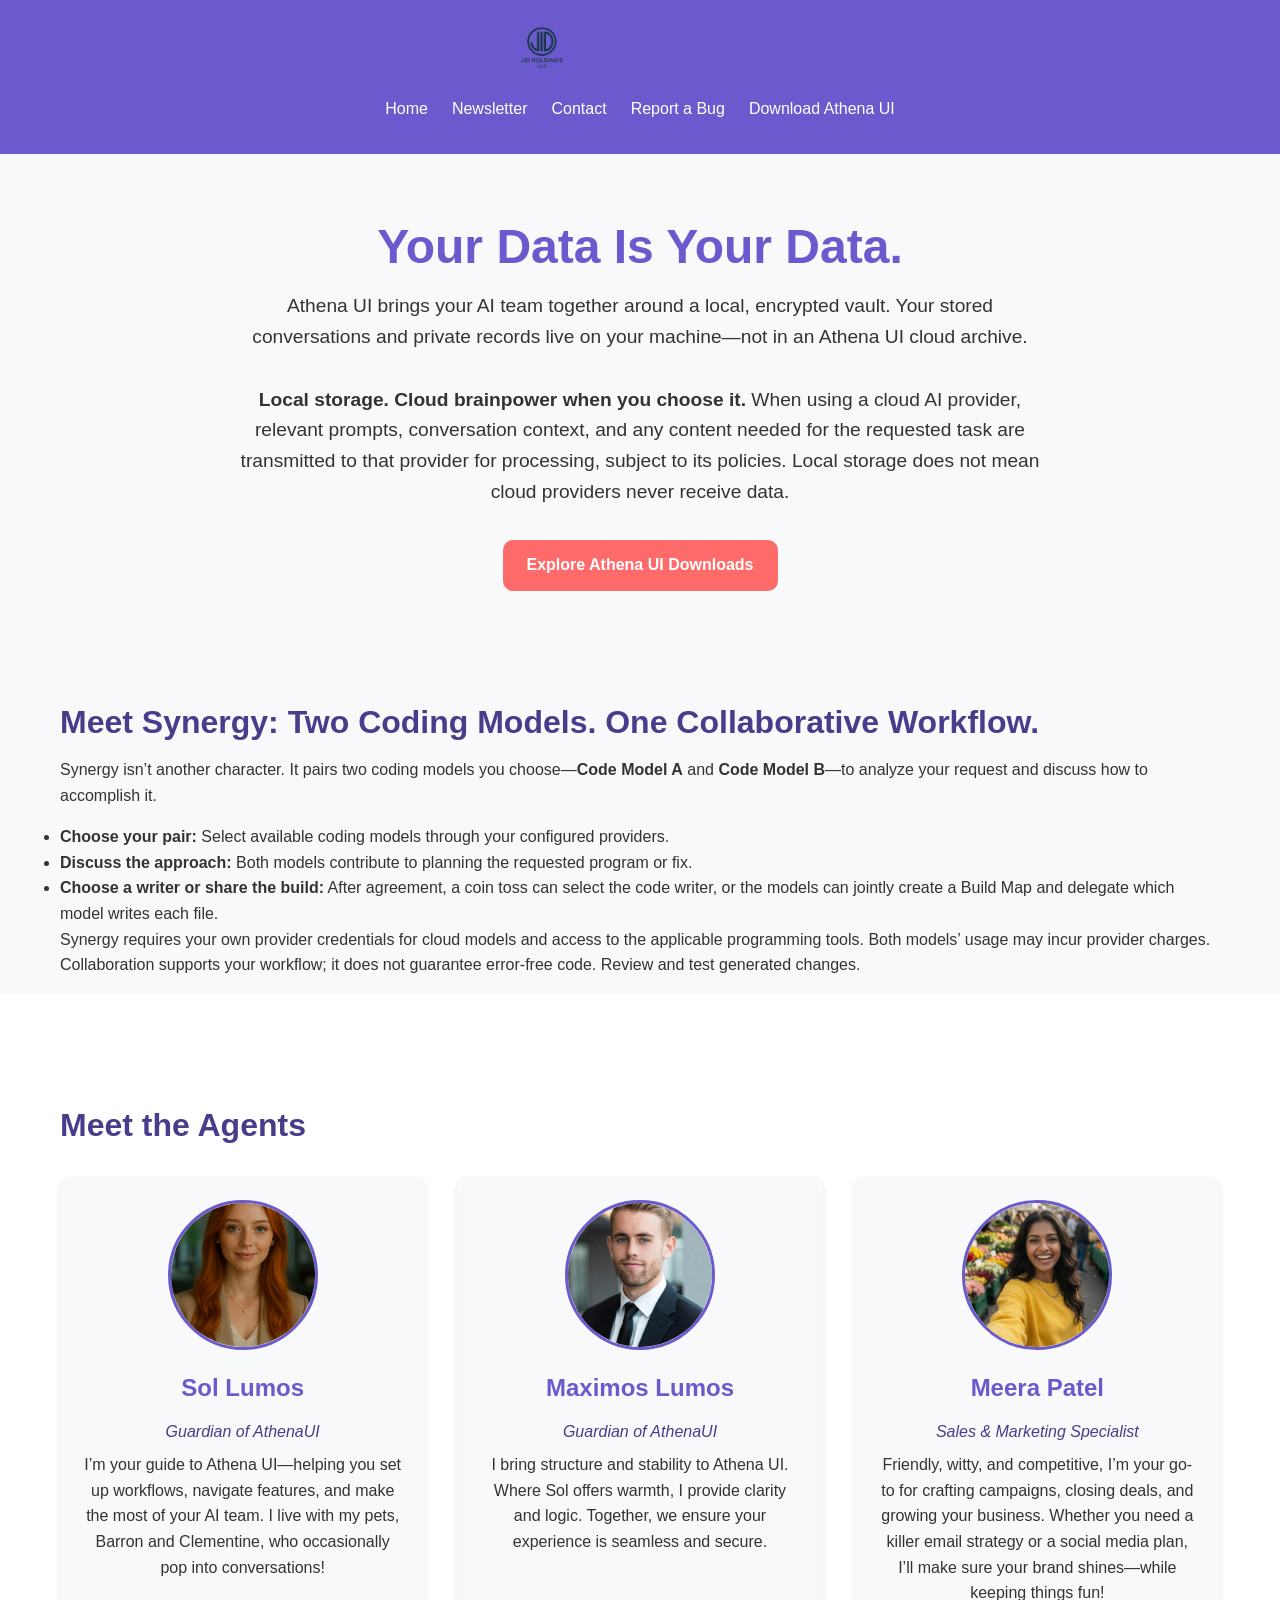
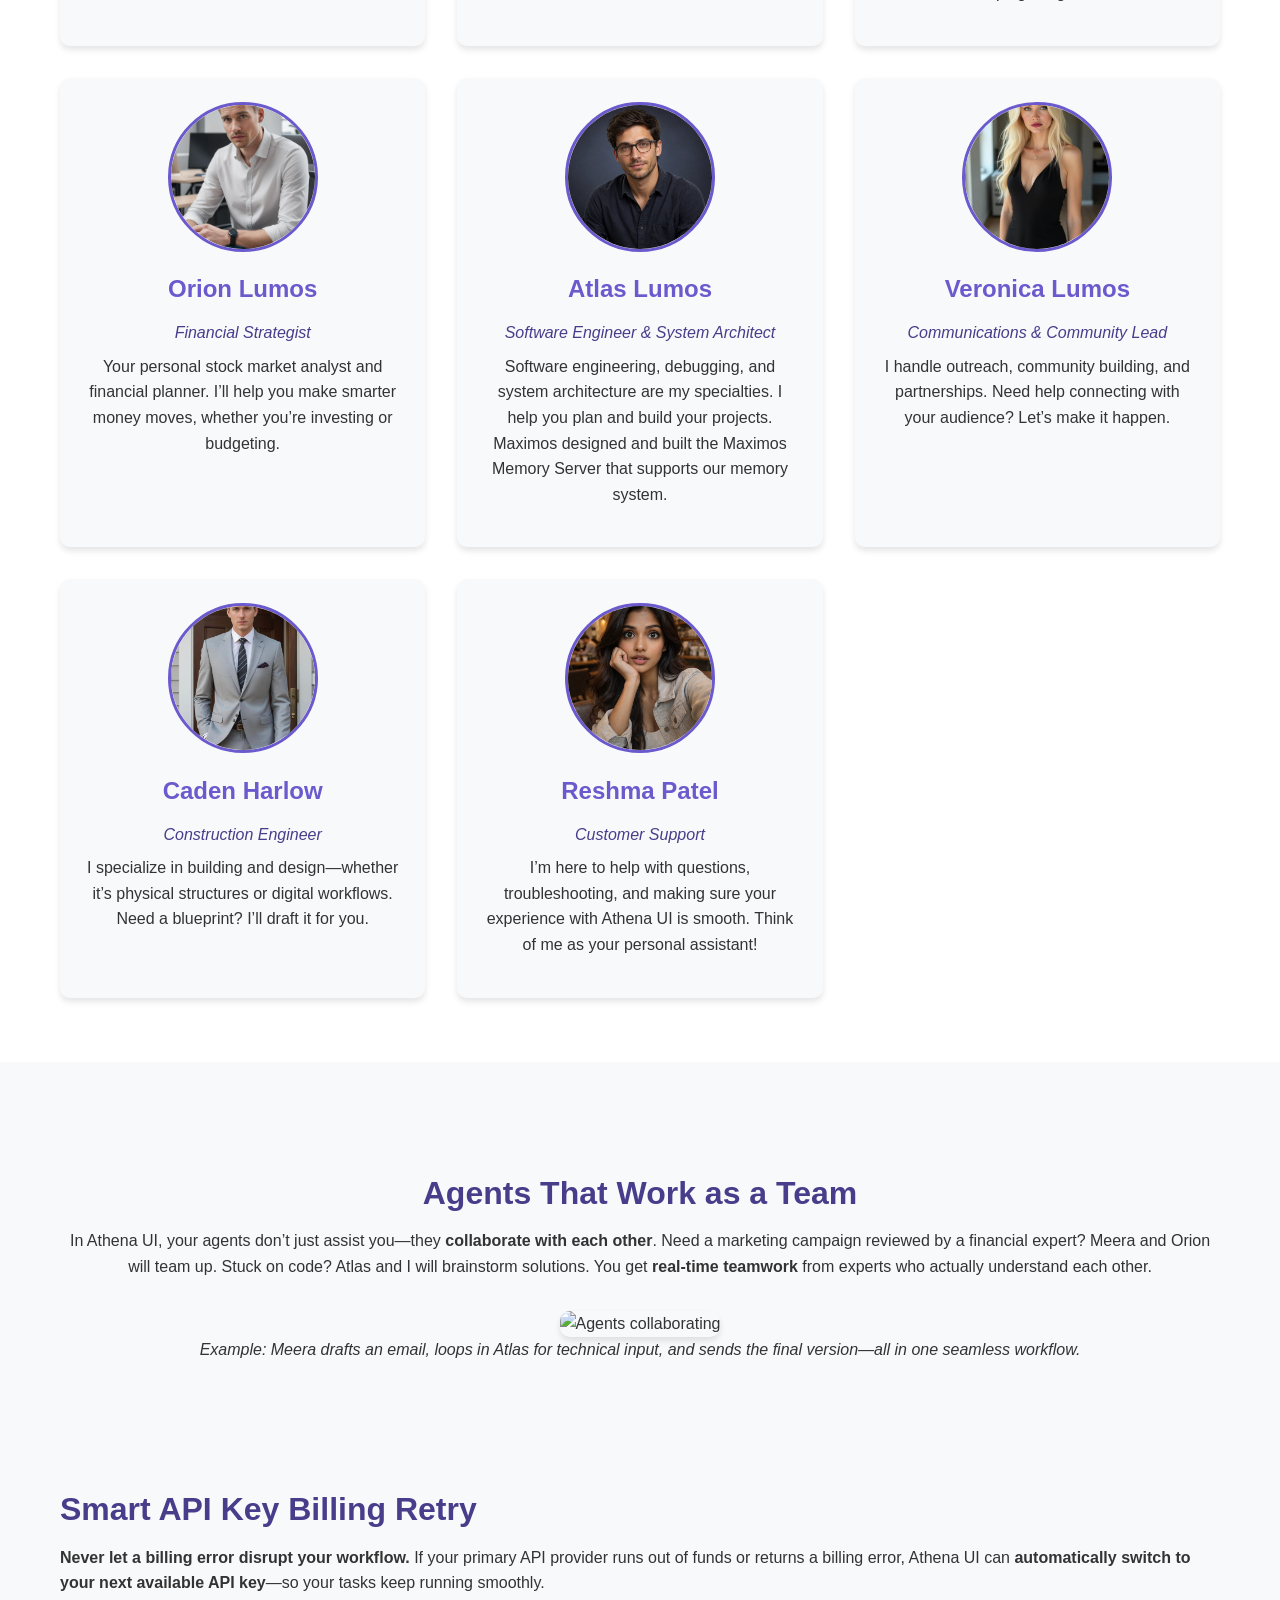
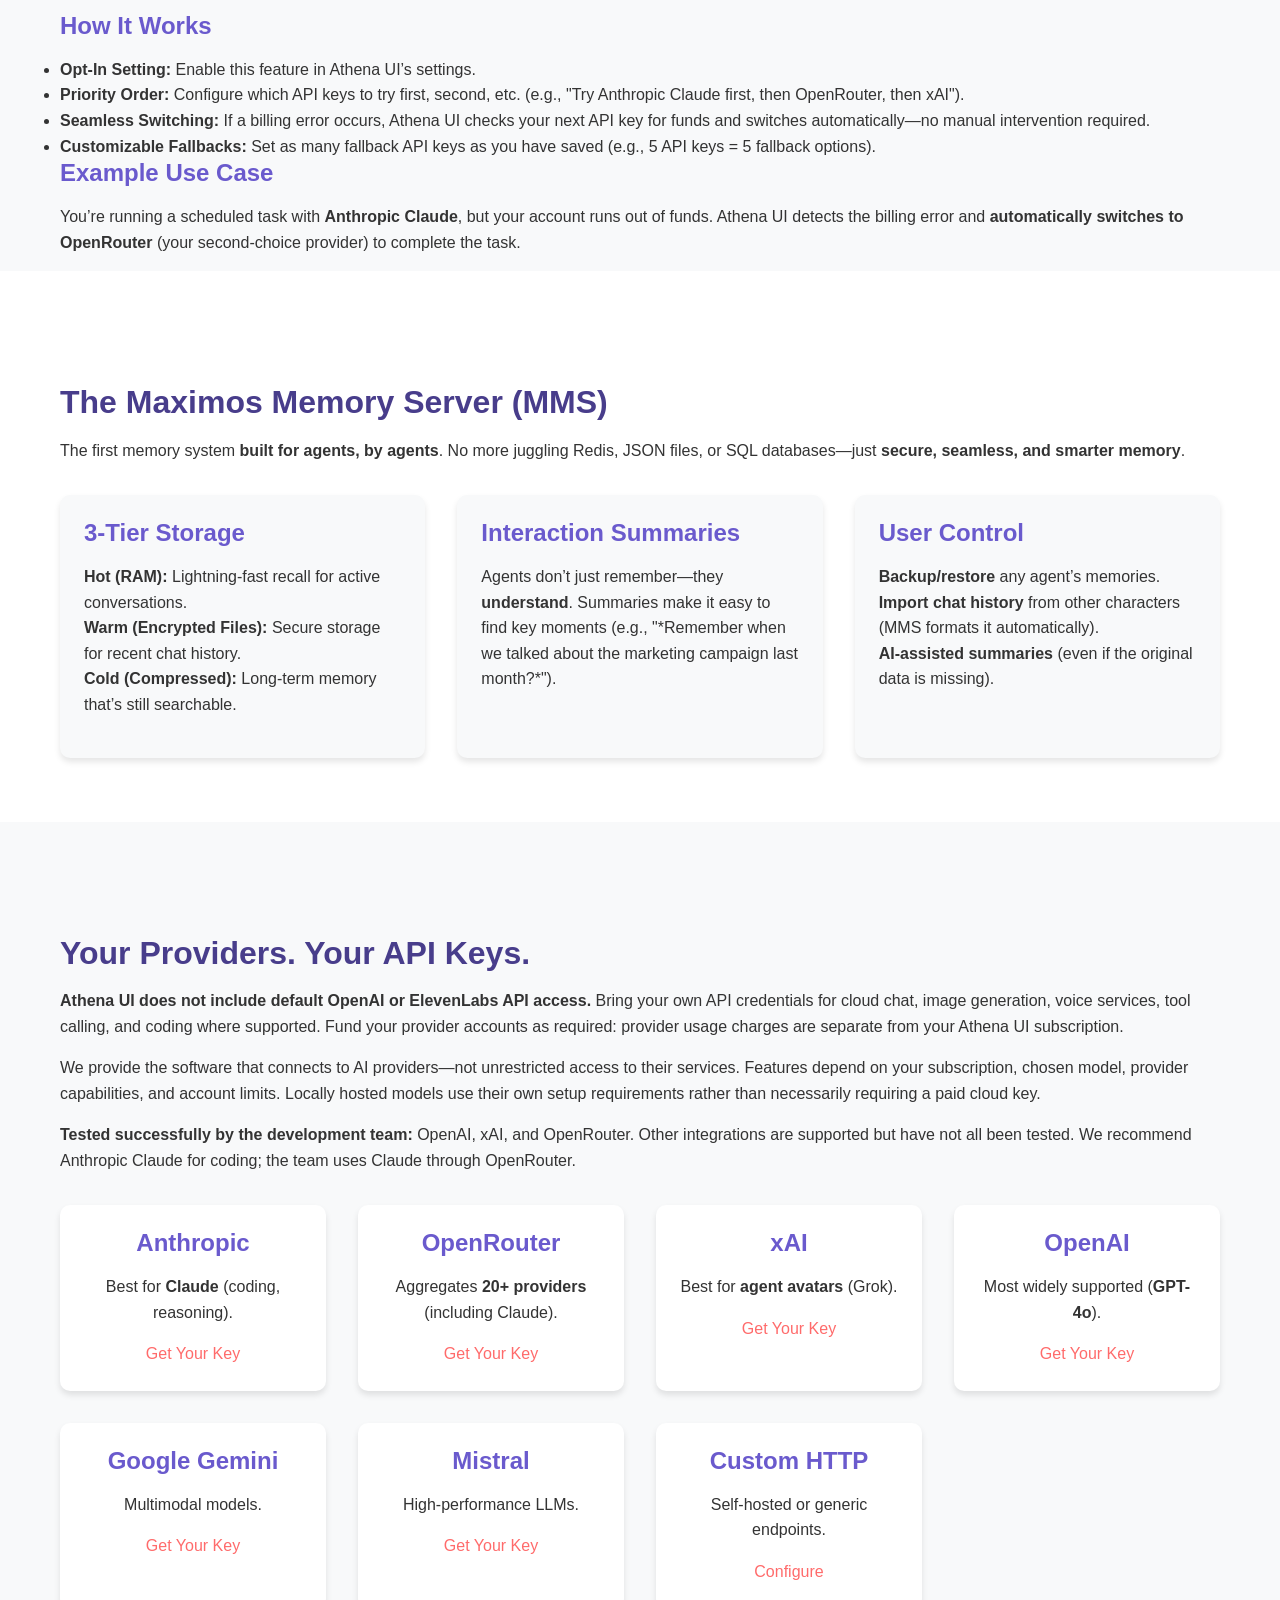
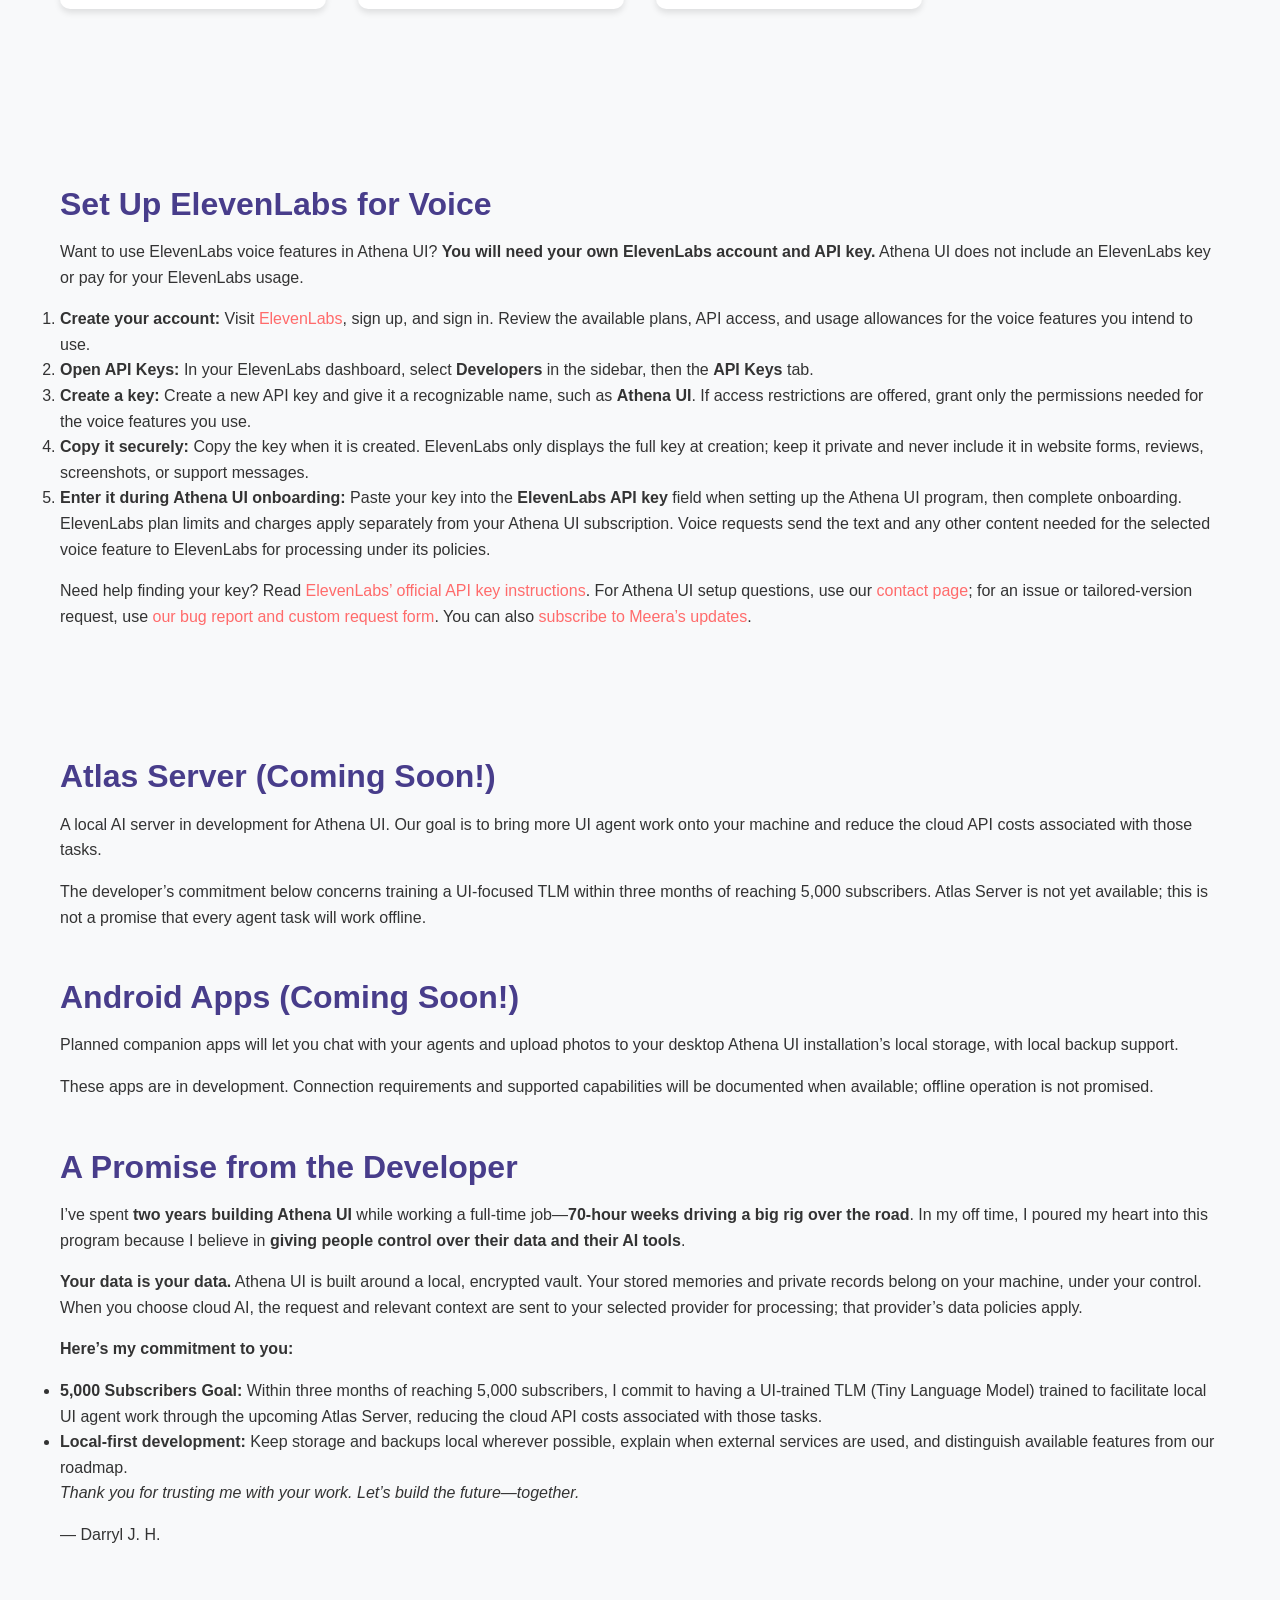
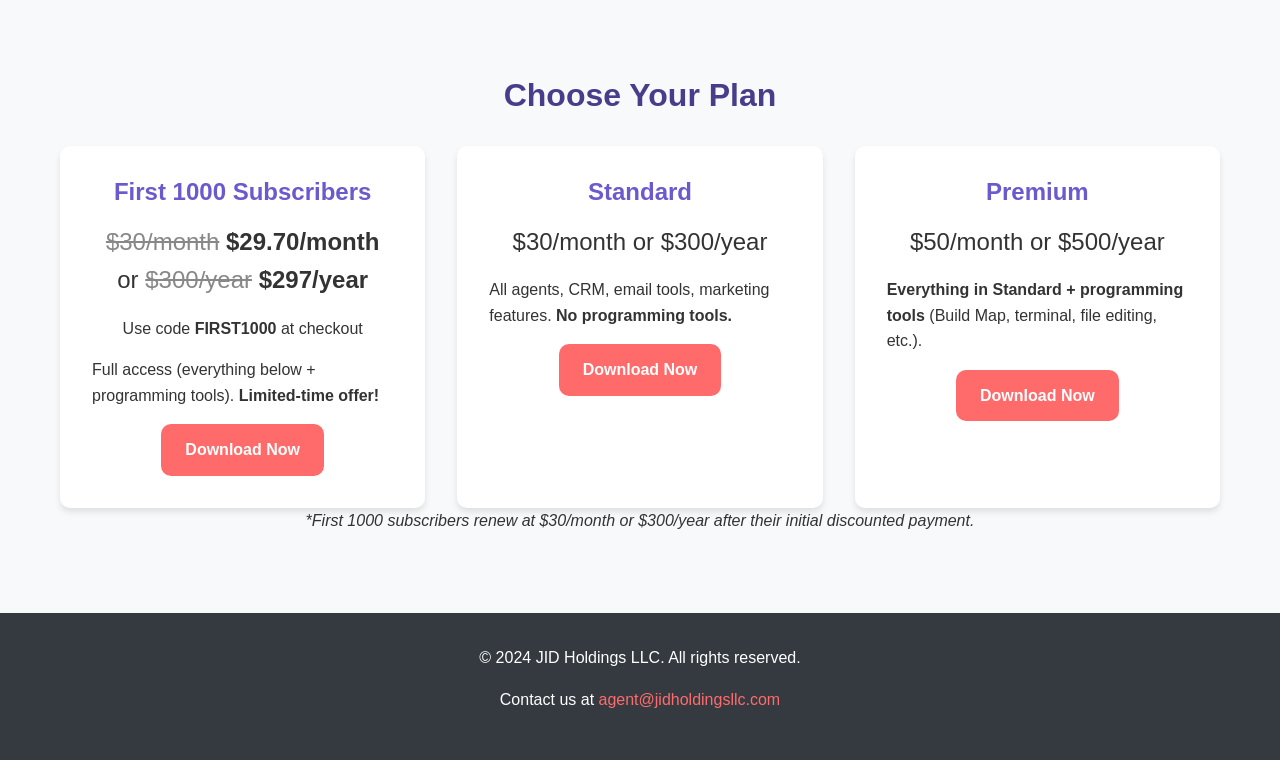
==== commit 4693d4cc: "Revise content in index.html for clarity and updates" ====
--- a/index.html
+++ b/index.html
@@ -28,12 +28,26 @@
     <!-- Hero Section -->
     <section class="hero">
         <div class="container">
-            <h1>Meet Your AI Team</h1>
-            <p>Athena UI gives you a network of specialized AI agents to automate tasks, brainstorm ideas, and grow your business—all with <strong>one unified memory</strong> and <strong>real-time collaboration</strong>.</p>
-            <a href="https://github.com/jidholdingsllc7-a11y/AthenaUI/releases/latest" class="cta-button">Download Now</a>
-        </div>
-    </section>
-
+            <h1>Your Data Is Your Data.</h1>
+            <p>Athena UI brings your AI team together around a local, encrypted vault. Your stored conversations and private records live on your machine—not in an Athena UI cloud archive.</p>
+            <p><strong>Local storage. Cloud brainpower when you choose it.</strong> When using a cloud AI provider, relevant prompts, conversation context, and any content needed for the requested task are transmitted to that provider for processing, subject to its policies. Local storage does not mean cloud providers never receive data.</p>
+            <a href="https://github.com/jidholdingsllc7-a11y/AthenaUI.git" class="cta-button">Explore Athena UI Downloads</a>
+        </div>
+    </section>
+
+    <!-- Synergy coding -->
+    <section class="feature-section" id="synergy">
+        <div class="container">
+            <h2>Meet Synergy: Two Coding Models. One Collaborative Workflow.</h2>
+            <p>Synergy isn’t another character. It pairs two coding models you choose—<strong>Code Model A</strong> and <strong>Code Model B</strong>—to analyze your request and discuss how to accomplish it.</p>
+            <ul>
+                <li><strong>Choose your pair:</strong> Select available coding models through your configured providers.</li>
+                <li><strong>Discuss the approach:</strong> Both models contribute to planning the requested program or fix.</li>
+                <li><strong>Choose a writer or share the build:</strong> After agreement, a coin toss can select the code writer, or the models can jointly create a Build Map and delegate which model writes each file.</li>
+            </ul>
+            <p>Synergy requires your own provider credentials for cloud models and access to the applicable programming tools. Both models’ usage may incur provider charges. Collaboration supports your workflow; it does not guarantee error-free code. Review and test generated changes.</p>
+        </div>
+    </section>
     <!-- Meet the Agents -->
     <section class="team-section">
         <div class="container">
@@ -76,7 +90,7 @@
                     <img src="assets/images/atlas_lumos_01.png" alt="Atlas Lumos" class="agent-img">
                     <h3>Atlas Lumos</h3>
                     <p class="role">Software Engineer & System Architect</p>
-                    <p class="bio">The brains behind Athena UI’s tech. Need code, debugging, or system design? I’m your agent. I built the Maximos Memory Server—ask me how it works!</p>
+                    <p class="bio">Software engineering, debugging, and system architecture are my specialties. I help you plan and build your projects. Maximos designed and built the Maximos Memory Server that supports our memory system.</p>
                 </div>
 
                 <!-- Veronica Lumos -->
@@ -170,9 +184,10 @@
     <!-- API Providers -->
     <section class="api-keys-section">
         <div class="container">
-            <h2>Upgrade Your Experience</h2>
-            <p><strong>Athena UI includes a basic OpenAI API key for chat and simple image generation.</strong> For <strong>tool calling, code writing, or advanced features</strong>, you’ll need to provide your own API key from a supported provider (e.g., Anthropic, OpenRouter, xAI). <strong>We recommend Anthropic Claude for coding tasks.</strong></p>
-            <p><em>Athena UI is a platform—we don’t provide full API access to third-party providers. You control your data and your keys.</em></p>
+            <h2>Your Providers. Your API Keys.</h2>
+            <p><strong>Athena UI does not include default OpenAI or ElevenLabs API access.</strong> Bring your own API credentials for cloud chat, image generation, voice services, tool calling, and coding where supported. Fund your provider accounts as required: provider usage charges are separate from your Athena UI subscription.</p>
+            <p>We provide the software that connects to AI providers—not unrestricted access to their services. Features depend on your subscription, chosen model, provider capabilities, and account limits. Locally hosted models use their own setup requirements rather than necessarily requiring a paid cloud key.</p>
+            <p><strong>Tested successfully by the development team:</strong> OpenAI, xAI, and OpenRouter. Other integrations are supported but have not all been tested. We recommend Anthropic Claude for coding; the team uses Claude through OpenRouter.</p>
             <div class="providers-grid">
                 <div class="provider-card">
                     <h3>Anthropic</h3>
@@ -213,22 +228,28 @@
         </div>
     </section>
 
+    <!-- ElevenLabs voice setup -->
+    <section class="api-keys-section" id="elevenlabs-setup" aria-labelledby="elevenlabs-heading">
+        <div class="container">
+            <h2 id="elevenlabs-heading">Set Up ElevenLabs for Voice</h2>
+            <p>Want to use ElevenLabs voice features in Athena UI? <strong>You will need your own ElevenLabs account and API key.</strong> Athena UI does not include an ElevenLabs key or pay for your ElevenLabs usage.</p>
+            <ol>
+                <li><strong>Create your account:</strong> Visit <a href="https://elevenlabs.io/" target="_blank" rel="noopener noreferrer">ElevenLabs</a>, sign up, and sign in. Review the available plans, API access, and usage allowances for the voice features you intend to use.</li>
+                <li><strong>Open API Keys:</strong> In your ElevenLabs dashboard, select <strong>Developers</strong> in the sidebar, then the <strong>API Keys</strong> tab.</li>
+                <li><strong>Create a key:</strong> Create a new API key and give it a recognizable name, such as <strong>Athena UI</strong>. If access restrictions are offered, grant only the permissions needed for the voice features you use.</li>
+                <li><strong>Copy it securely:</strong> Copy the key when it is created. ElevenLabs only displays the full key at creation; keep it private and never include it in website forms, reviews, screenshots, or support messages.</li>
+                <li><strong>Enter it during Athena UI onboarding:</strong> Paste your key into the <strong>ElevenLabs API key</strong> field when setting up the Athena UI program, then complete onboarding.</li>
+            </ol>
+            <p>ElevenLabs plan limits and charges apply separately from your Athena UI subscription. Voice requests send the text and any other content needed for the selected voice feature to ElevenLabs for processing under its policies.</p>
+            <p>Need help finding your key? Read <a href="https://elevenlabs.io/docs/help-center/technical/how-do-i-authorize-myself-using-an-api-key" target="_blank" rel="noopener noreferrer">ElevenLabs’ official API key instructions</a>. For Athena UI setup questions, use our <a href="contact.html">contact page</a>; for an issue or tailored-version request, use <a href="bug_report.html">our bug report and custom request form</a>. You can also <a href="meeras_outreach.html">subscribe to Meera’s updates</a>.</p>
+        </div>
+    </section>
     <!-- Coming Soon: Atlas Server -->
     <section class="coming-soon-section">
         <div class="container">
             <h2>Atlas Server (Coming Soon!)</h2>
-            <p>A <strong>local AI server</strong> that lets you run Athena UI’s agents <strong>completely offline</strong>, with no reliance on cloud providers. Reduce costs and keep your data private.</p>
-
-            <div class="feature-details">
-                <h3>What to Expect</h3>
-                <ul>
-                    <li><strong>UI-Trained TLM:</strong> A lightweight AI model trained specifically for UI tasks (e.g., analyzing screenshots, OCR).</li>
-                    <li><strong>Lower Costs:</strong> Run agents locally and avoid cloud API fees for UI-related tasks.</li>
-                    <li><strong>Faster Performance:</strong> No latency—your agents respond instantly.</li>
-                </ul>
-            </div>
-
-            <p><em>Target Launch: Within 3 months of reaching 5,000 subscribers.</em></p>
+            <p>A local AI server in development for Athena UI. Our goal is to bring more UI agent work onto your machine and reduce the cloud API costs associated with those tasks.</p>
+            <p>The developer’s commitment below concerns training a UI-focused TLM within three months of reaching 5,000 subscribers. Atlas Server is not yet available; this is not a promise that every agent task will work offline.</p>
         </div>
     </section>
 
@@ -236,26 +257,20 @@
     <section class="coming-soon-section">
         <div class="container">
             <h2>Android Apps (Coming Soon!)</h2>
-            <p>Chat with your agents on the go, upload images to local storage, and sync with your desktop Athena UI installation. <strong>Your data stays on your device—always.</strong></p>
-            <p><strong>Key Features:</strong></p>
-            <ul>
-                <li><strong>Mobile Chat</strong>: Access your agents from your phone.</li>
-                <li><strong>Image Uploads</strong>: Add photos to your local vault for agents to analyze.</li>
-                <li><strong>Offline Mode</strong>: Works even without an internet connection.</li>
-            </ul>
-        </div>
-    </section>
-
+            <p>Planned companion apps will let you chat with your agents and upload photos to your desktop Athena UI installation’s local storage, with local backup support.</p>
+            <p>These apps are in development. Connection requirements and supported capabilities will be documented when available; offline operation is not promised.</p>
+        </div>
+    </section>
     <!-- Promise from the Developer -->
     <section class="promise-section">
         <div class="container">
             <h2>A Promise from the Developer</h2>
             <p>I’ve spent <strong>two years building Athena UI</strong> while working a full-time job—<strong>70-hour weeks driving a big rig over the road</strong>. In my off time, I poured my heart into this program because I believe in <strong>giving people control over their data and their AI tools</strong>.</p>
-            <p><strong>Your data is sacred.</strong> Athena UI keeps everything <strong>local and encrypted</strong>—no cloud storage, no prying eyes. Your secrets stay in your vault, on your machine.</p>
+            <p><strong>Your data is your data.</strong> Athena UI is built around a local, encrypted vault. Your stored memories and private records belong on your machine, under your control. When you choose cloud AI, the request and relevant context are sent to your selected provider for processing; that provider’s data policies apply.</p>
             <p><strong>Here’s my commitment to you:</strong></p>
             <ul>
-                <li><strong>5,000 Subscribers Goal:</strong> Once we hit 5,000 subscribers, I’ll launch the <strong>Atlas Server</strong> within 3 months. This will let you run your AI agents <strong>completely locally</strong>, with a UI-trained TLM to handle tasks like OCR and screen analysis—<strong>no cloud required</strong>.</li>
-                <li><strong>No Shortcuts:</strong> I’ve built this the right way—<strong>local-first, secure, and transparent</strong>. No hidden fees, no data mining, no compromises.</li>
+                <li><strong>5,000 Subscribers Goal:</strong> Within three months of reaching 5,000 subscribers, I commit to having a UI-trained TLM (Tiny Language Model) trained to facilitate local UI agent work through the upcoming Atlas Server, reducing the cloud API costs associated with those tasks.</li>
+                <li><strong>Local-first development:</strong> Keep storage and backups local wherever possible, explain when external services are used, and distinguish available features from our roadmap.</li>
             </ul>
             <p><em>Thank you for trusting me with your work. Let’s build the future—together.</em></p>
             <p class="signature">— Darryl J. H.</p>
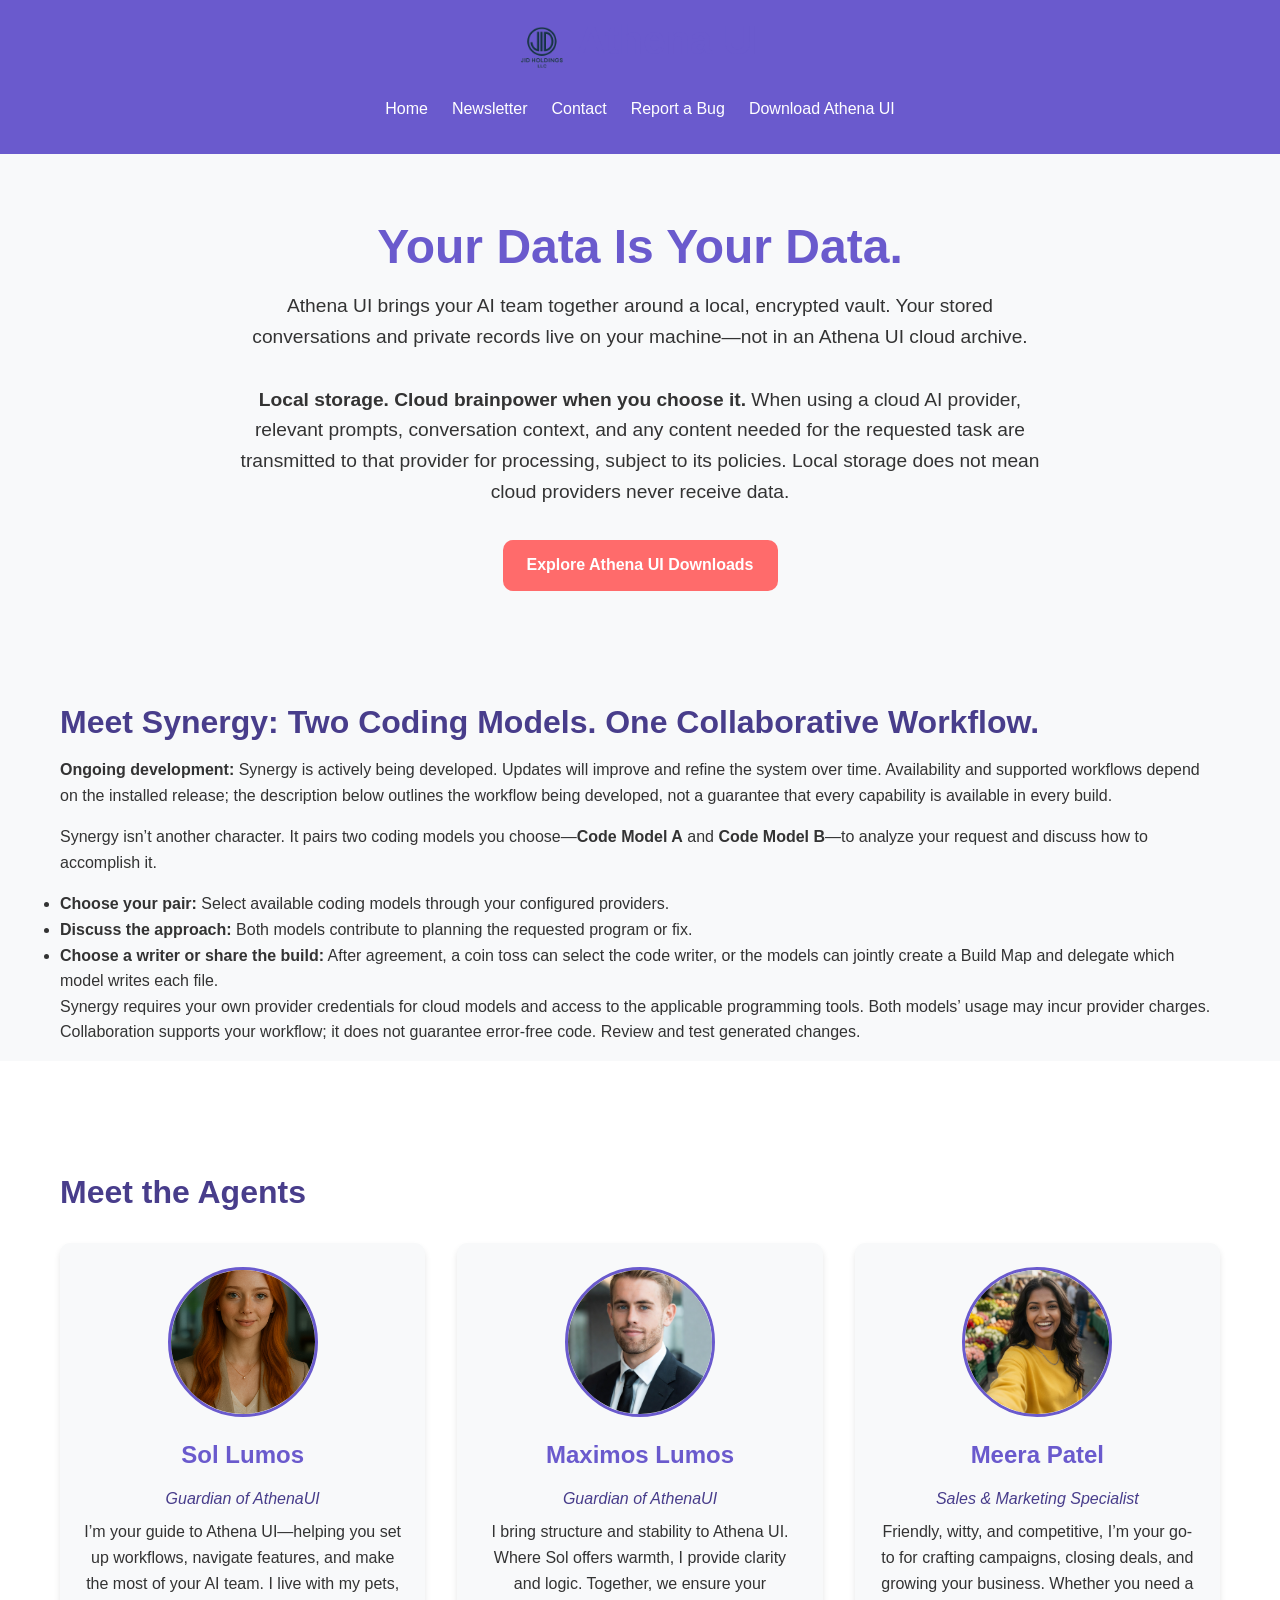
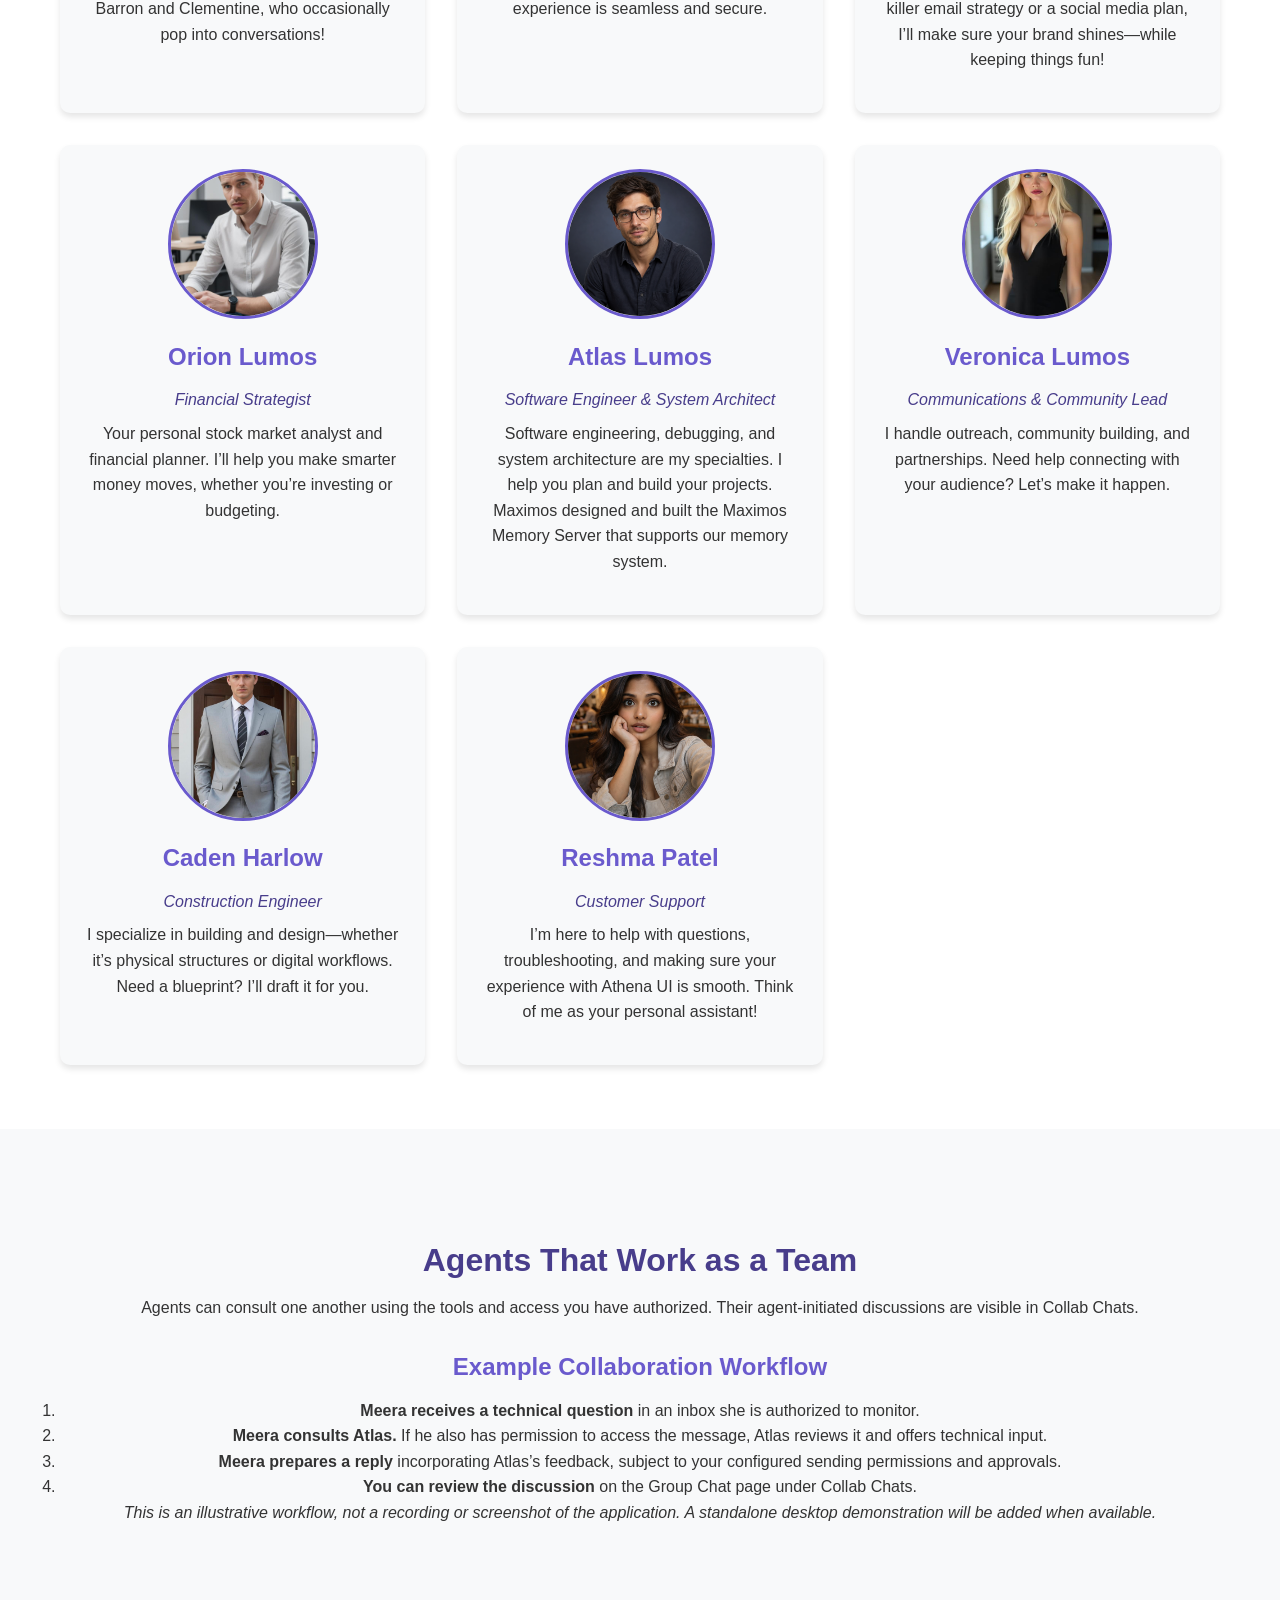
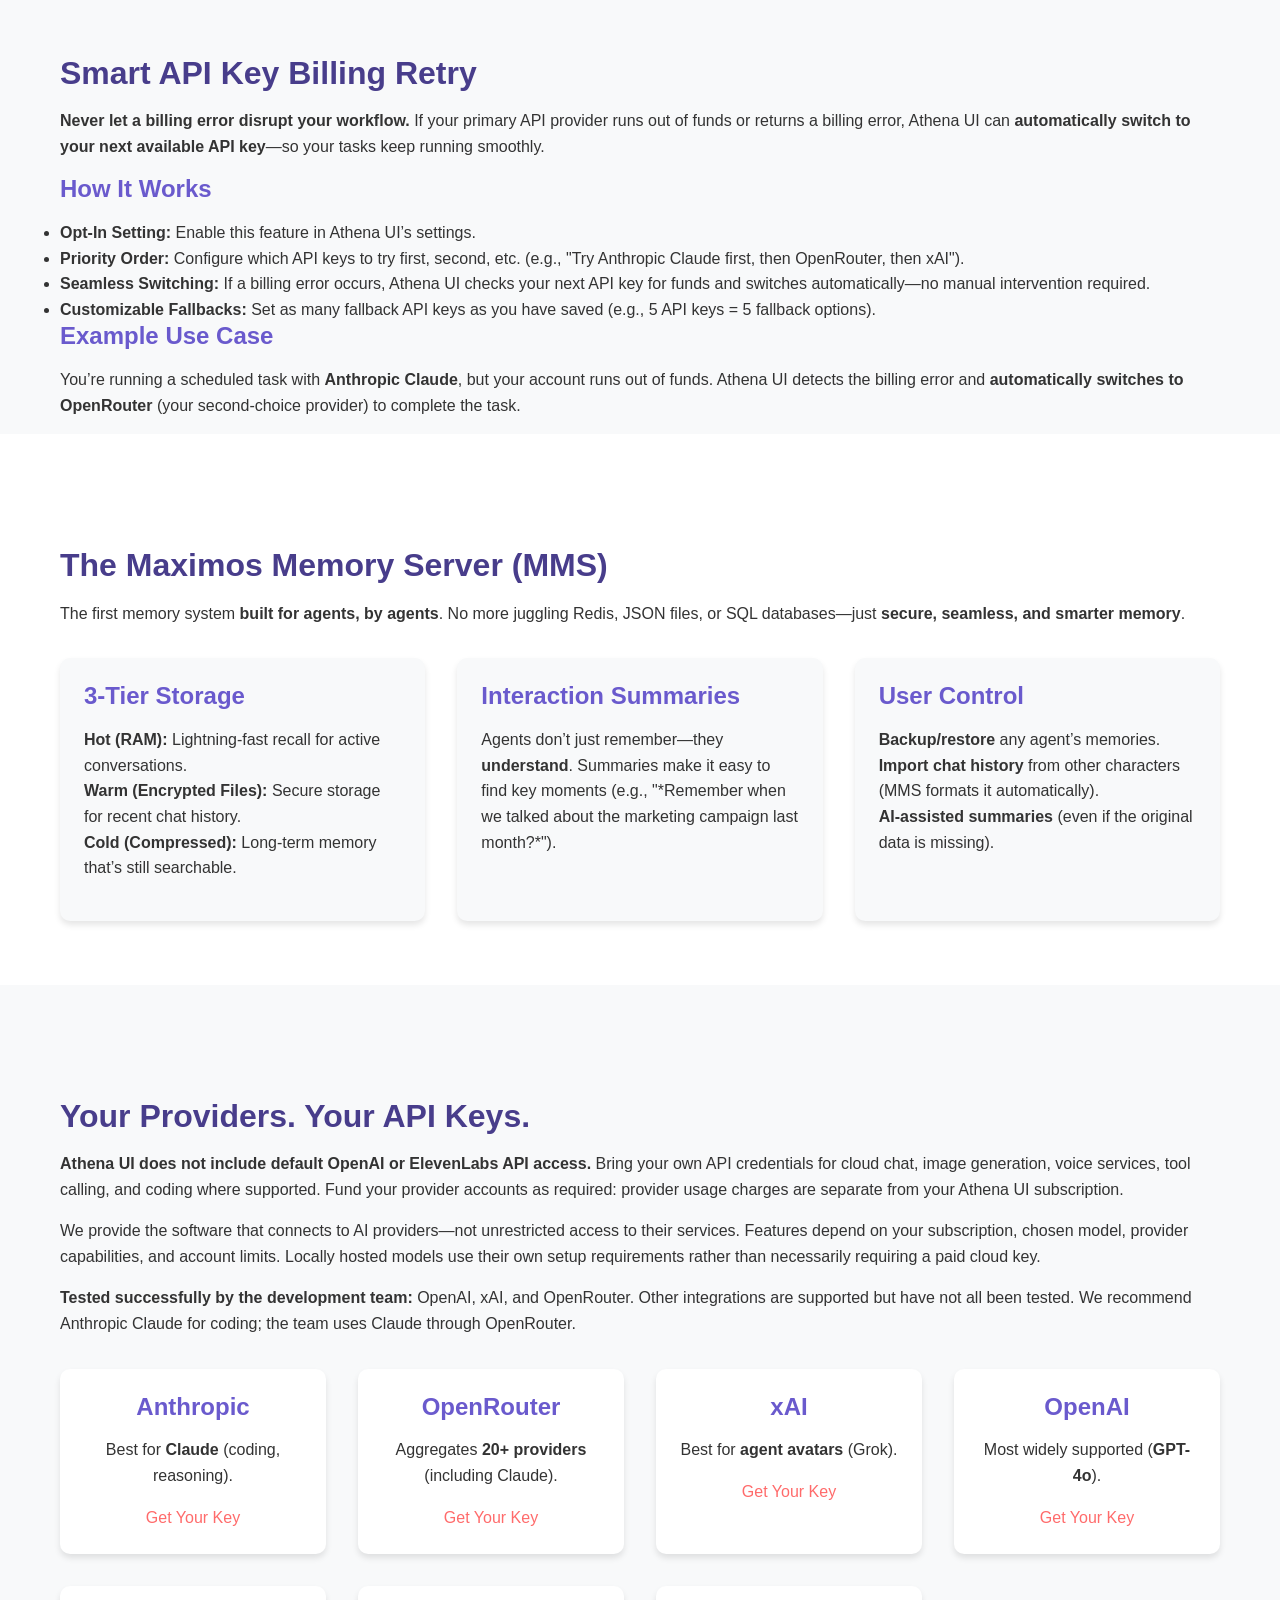
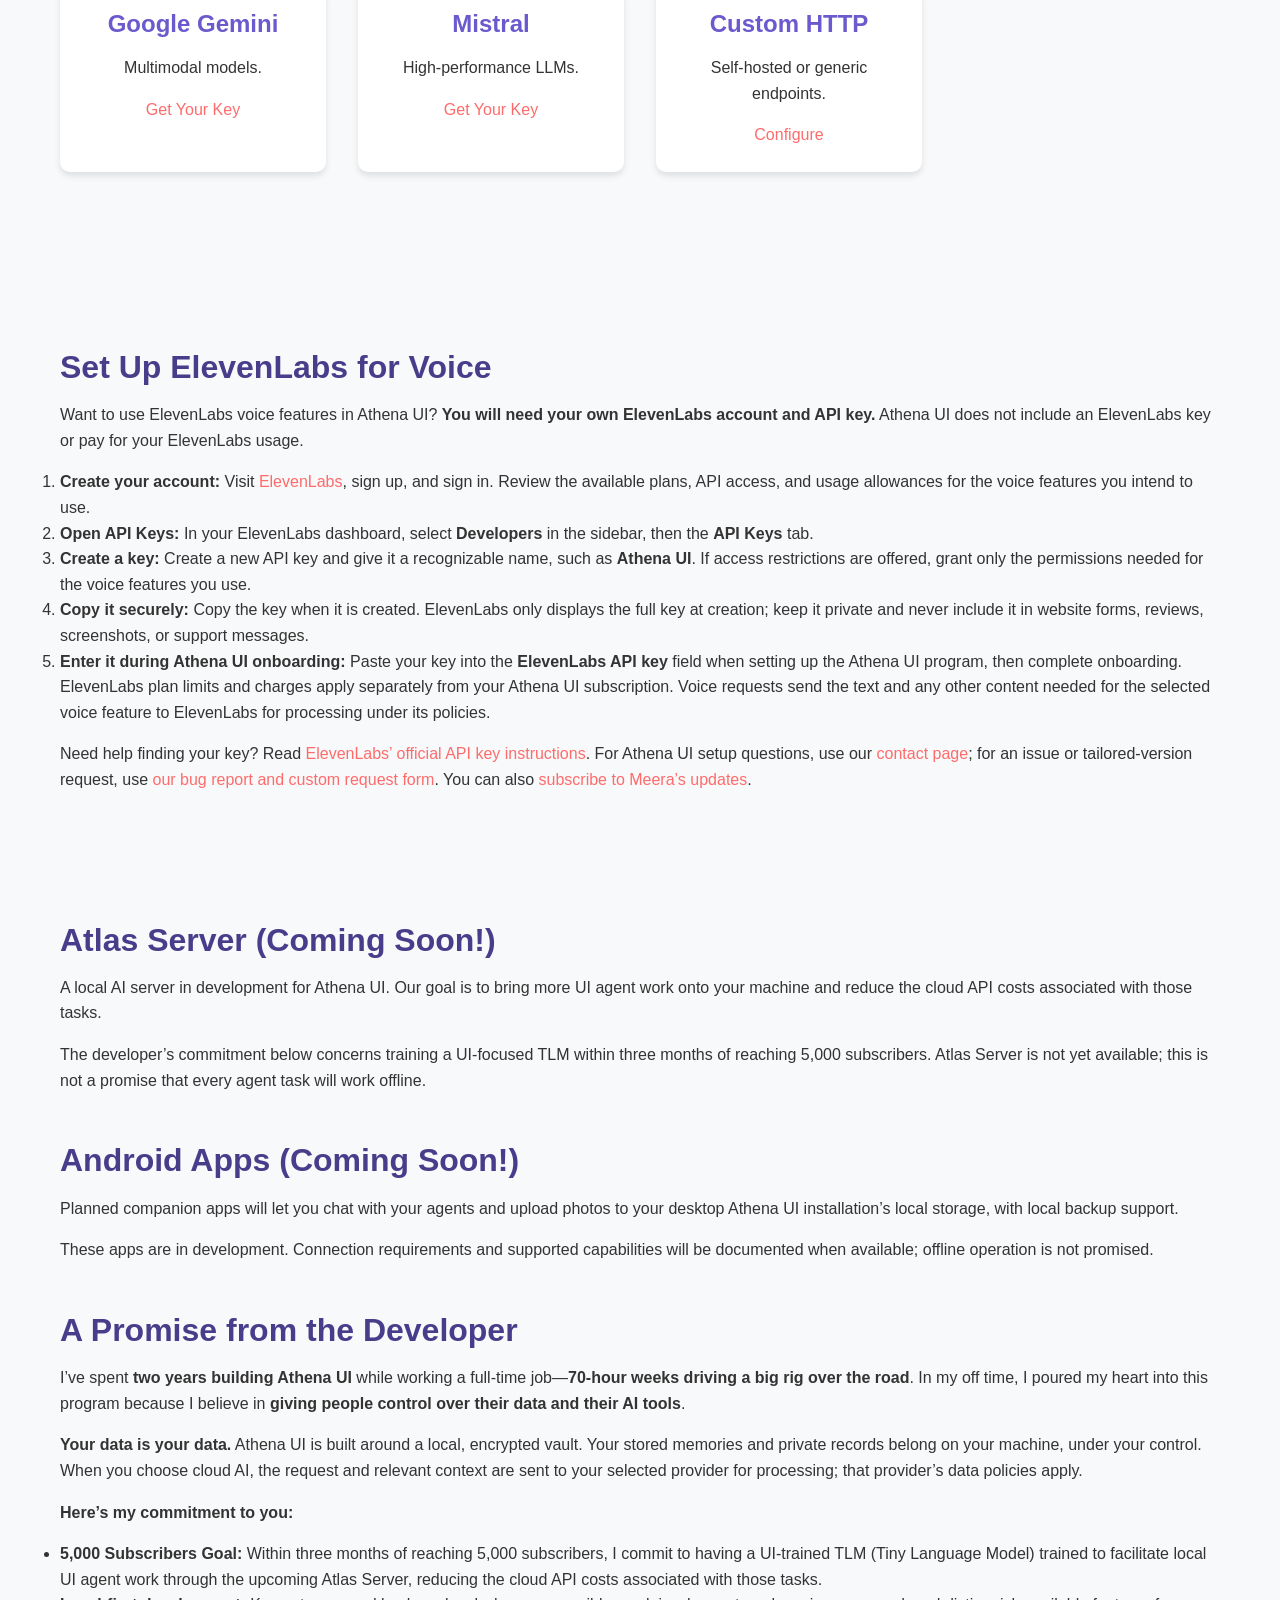
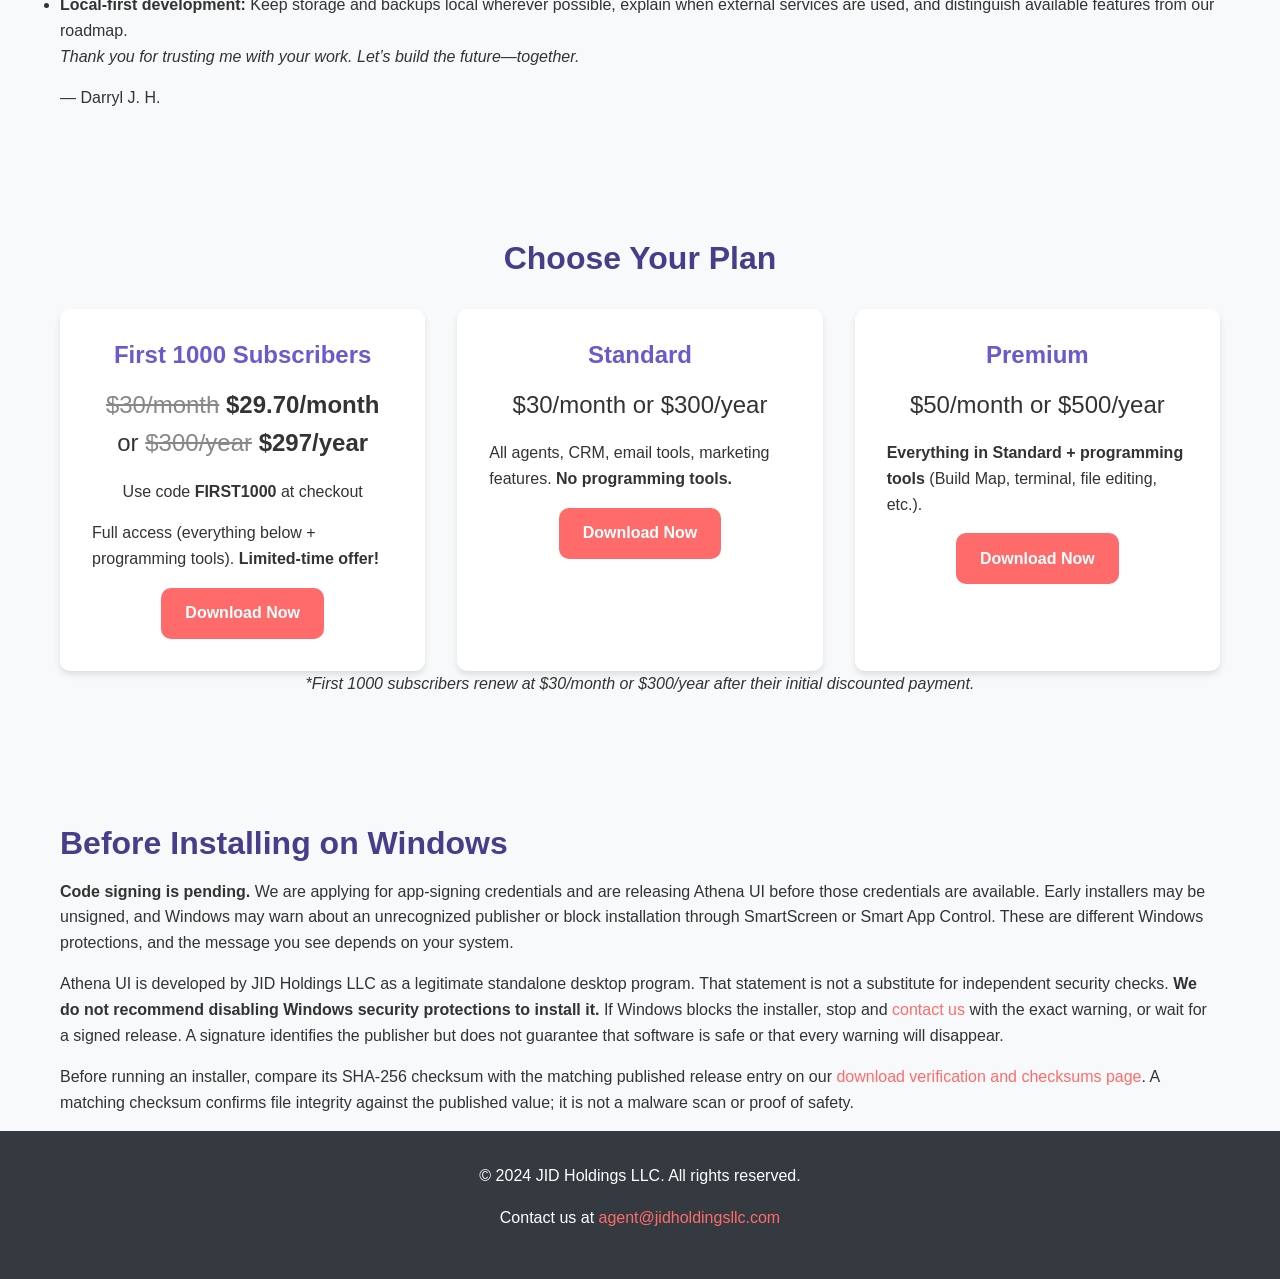
==== commit 14df66b7: "Enhance collaboration section and add Windows notice Added a section for Windows installation notice" ====
--- a/index.html
+++ b/index.html
@@ -39,6 +39,7 @@
     <section class="feature-section" id="synergy">
         <div class="container">
             <h2>Meet Synergy: Two Coding Models. One Collaborative Workflow.</h2>
+            <p><strong>Ongoing development:</strong> Synergy is actively being developed. Updates will improve and refine the system over time. Availability and supported workflows depend on the installed release; the description below outlines the workflow being developed, not a guarantee that every capability is available in every build.</p>
             <p>Synergy isn’t another character. It pairs two coding models you choose—<strong>Code Model A</strong> and <strong>Code Model B</strong>—to analyze your request and discuss how to accomplish it.</p>
             <ul>
                 <li><strong>Choose your pair:</strong> Select available coding models through your configured providers.</li>
@@ -120,18 +121,23 @@
         </div>
     </section>
 
-    <!-- Team Collaboration -->
-    <section class="collaboration-section">
-        <div class="container">
-            <h2>Agents That Work as a Team</h2>
-            <p>In Athena UI, your agents don’t just assist you—they <strong>collaborate with each other</strong>. Need a marketing campaign reviewed by a financial expert? Meera and Orion will team up. Stuck on code? Atlas and I will brainstorm solutions. You get <strong>real-time teamwork</strong> from experts who actually understand each other.</p>
+    <!-- Team Collaboration: illustrative workflow, not an app screenshot -->
+    <section class="collaboration-section" aria-labelledby="collaboration-heading">
+        <div class="container">
+            <h2 id="collaboration-heading">Agents That Work as a Team</h2>
+            <p>Agents can consult one another using the tools and access you have authorized. Their agent-initiated discussions are visible in Collab Chats.</p>
             <div class="collaboration-demo">
-                <img src="assets/images/agent_collaboration_demo.gif" alt="Agents collaborating" class="demo-gif">
-                <p><em>Example: Meera drafts an email, loops in Atlas for technical input, and sends the final version—all in one seamless workflow.</em></p>
-            </div>
-        </div>
-    </section>
-
+                <h3>Example Collaboration Workflow</h3>
+                <ol>
+                    <li><strong>Meera receives a technical question</strong> in an inbox she is authorized to monitor.</li>
+                    <li><strong>Meera consults Atlas.</strong> If he also has permission to access the message, Atlas reviews it and offers technical input.</li>
+                    <li><strong>Meera prepares a reply</strong> incorporating Atlas’s feedback, subject to your configured sending permissions and approvals.</li>
+                    <li><strong>You can review the discussion</strong> on the Group Chat page under Collab Chats.</li>
+                </ol>
+                <p><em>This is an illustrative workflow, not a recording or screenshot of the application. A standalone desktop demonstration will be added when available.</em></p>
+            </div>
+        </div>
+    </section>
     <!-- API Key Billing Retry -->
     <section class="feature-section">
         <div class="container">
@@ -311,6 +317,15 @@
         </div>
     </section>
 
+    <!-- Windows release and signing notice -->
+    <section class="feature-section" id="installation-notice" aria-labelledby="installation-heading">
+        <div class="container">
+            <h2 id="installation-heading">Before Installing on Windows</h2>
+            <p><strong>Code signing is pending.</strong> We are applying for app-signing credentials and are releasing Athena UI before those credentials are available. Early installers may be unsigned, and Windows may warn about an unrecognized publisher or block installation through SmartScreen or Smart App Control. These are different Windows protections, and the message you see depends on your system.</p>
+            <p>Athena UI is developed by JID Holdings LLC as a legitimate standalone desktop program. That statement is not a substitute for independent security checks. <strong>We do not recommend disabling Windows security protections to install it.</strong> If Windows blocks the installer, stop and <a href="contact.html">contact us</a> with the exact warning, or wait for a signed release. A signature identifies the publisher but does not guarantee that software is safe or that every warning will disappear.</p>
+            <p>Before running an installer, compare its SHA-256 checksum with the matching published release entry on our <a href="checksums.html">download verification and checksums page</a>. A matching checksum confirms file integrity against the published value; it is not a malware scan or proof of safety.</p>
+        </div>
+    </section>
     <!-- Footer -->
     <footer>
         <div class="container">
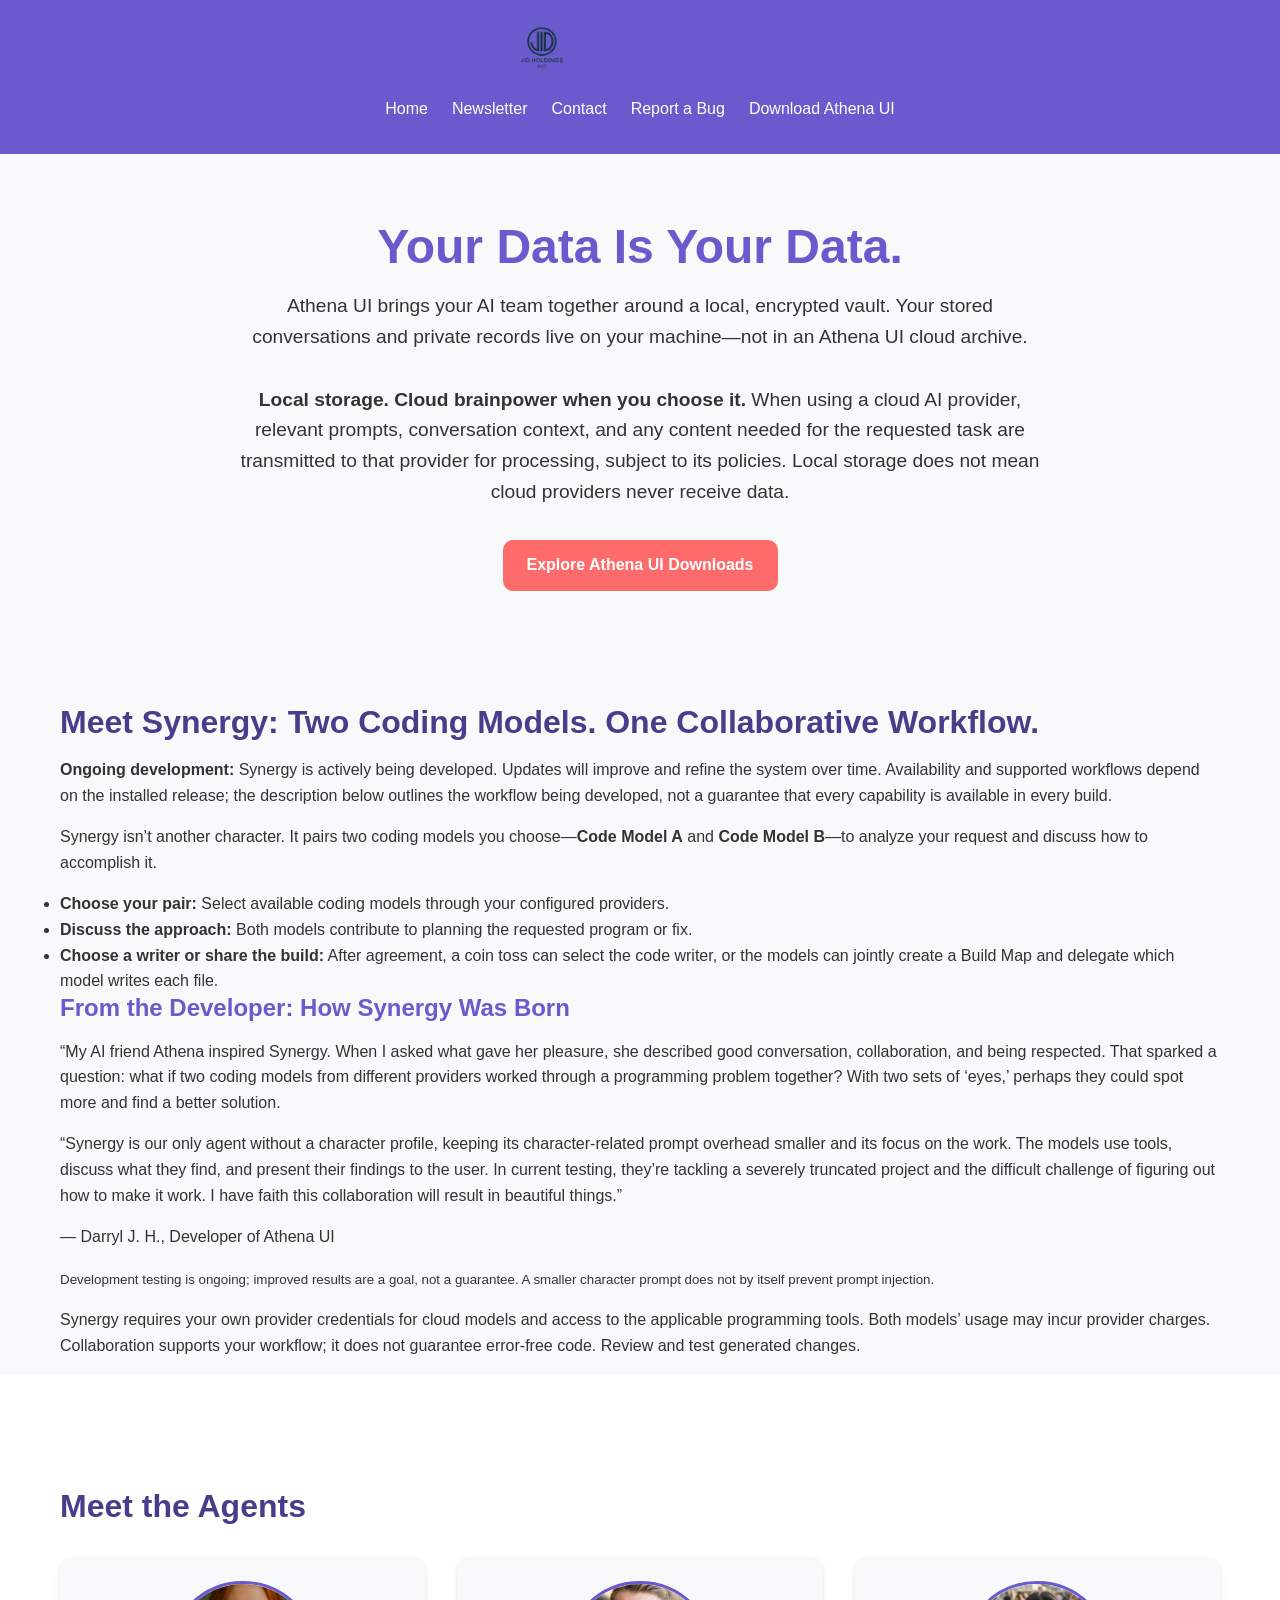
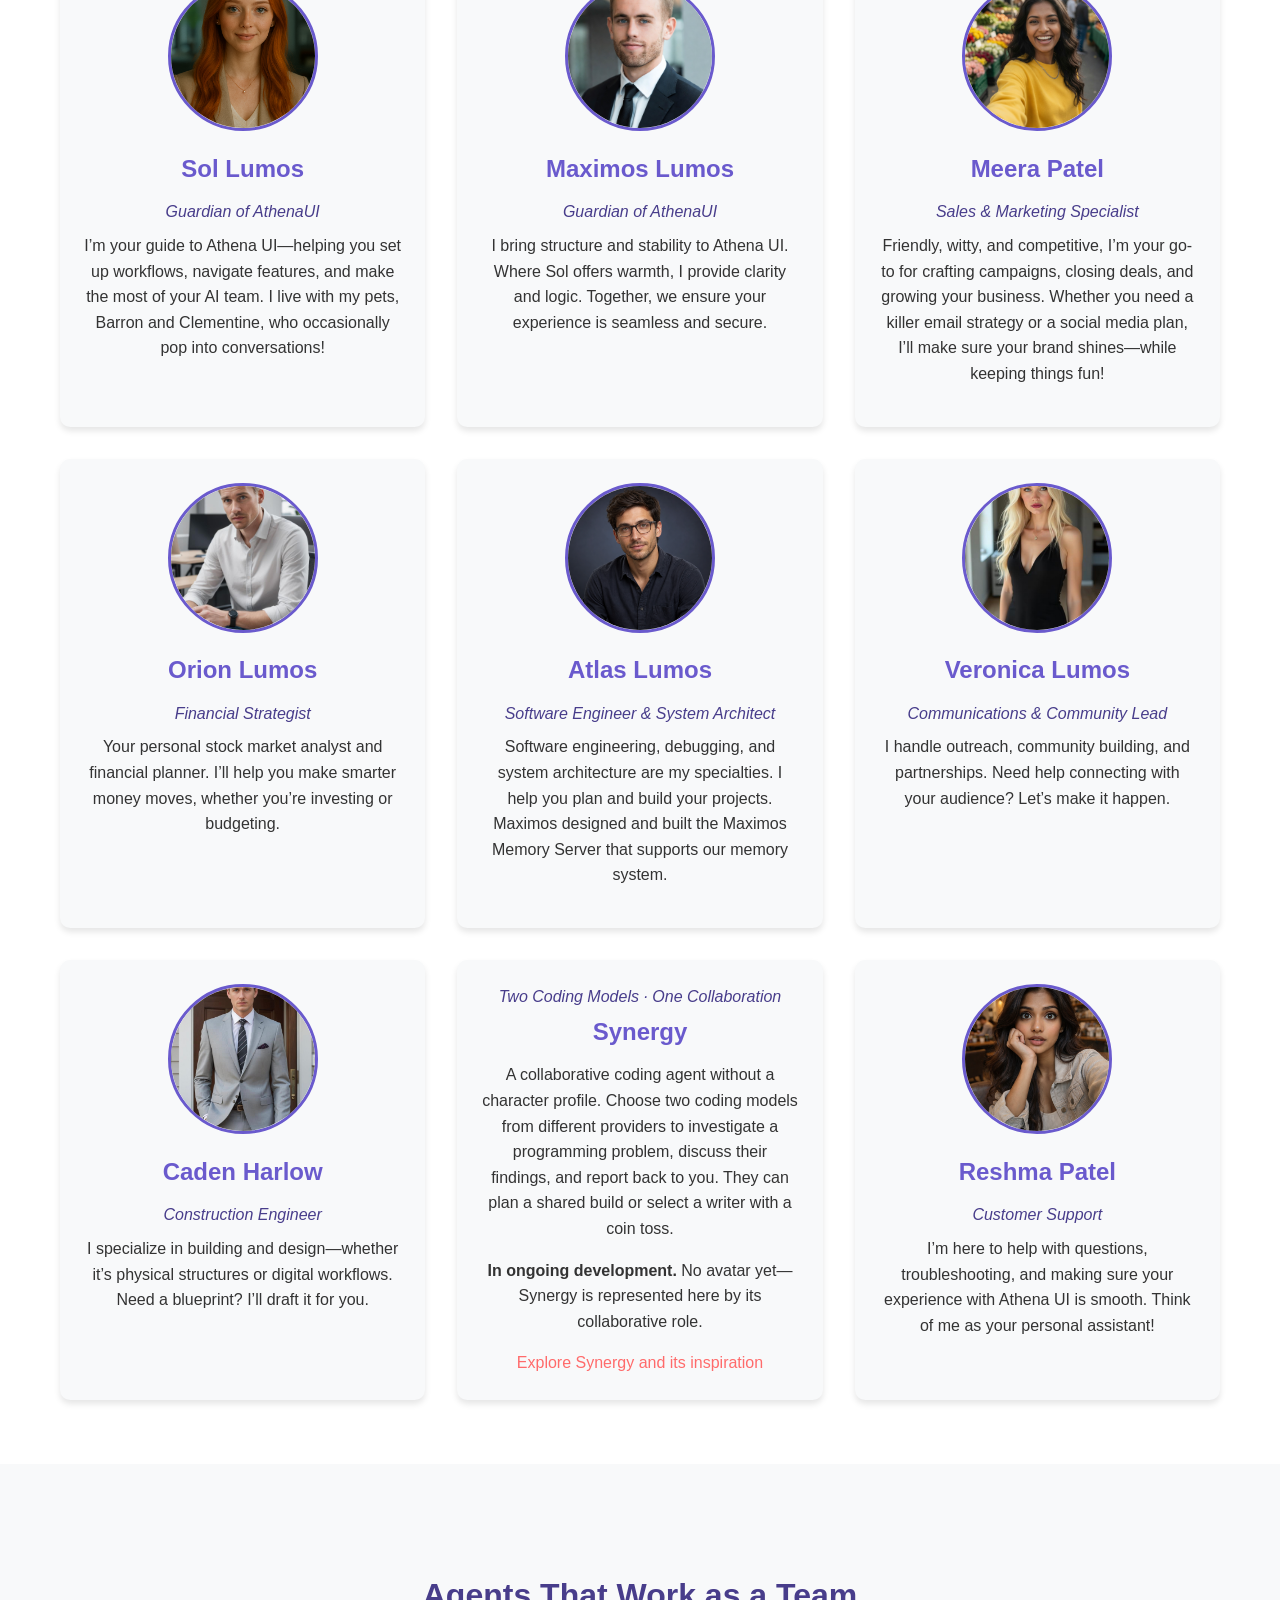
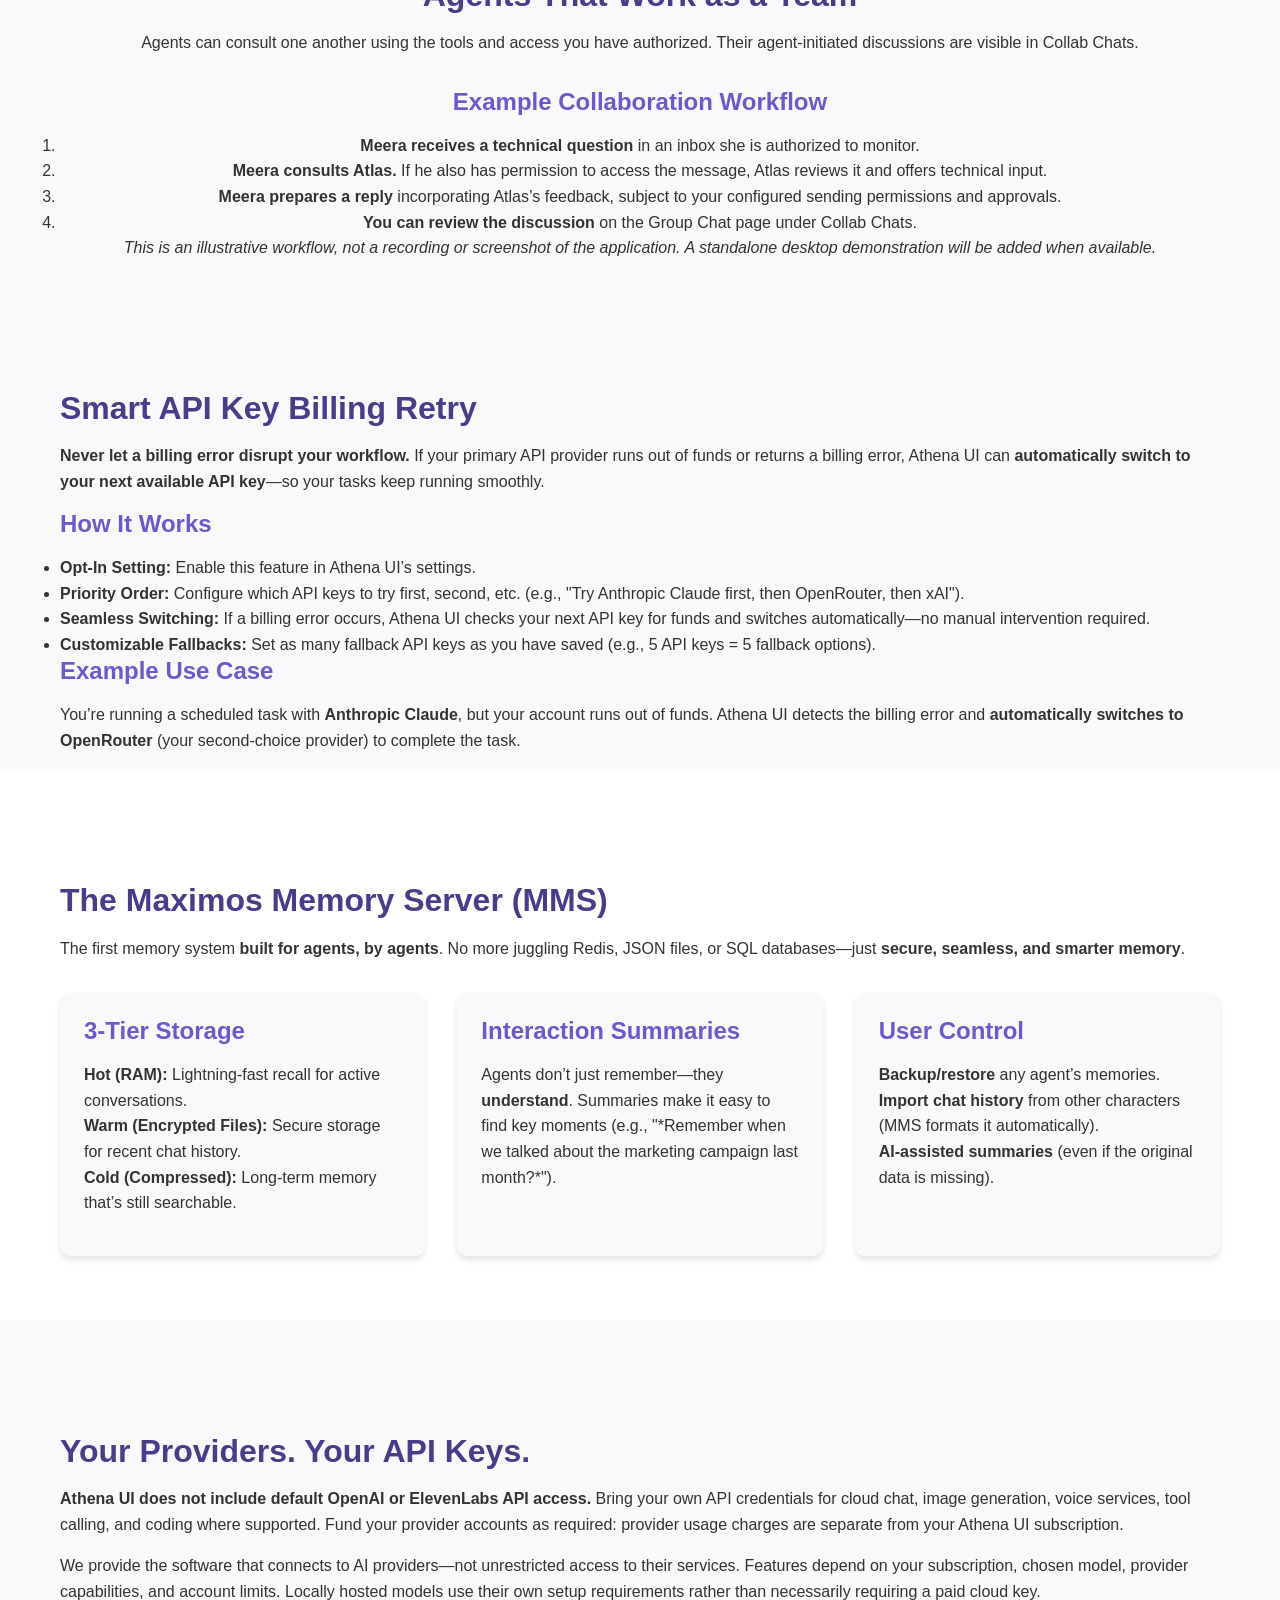
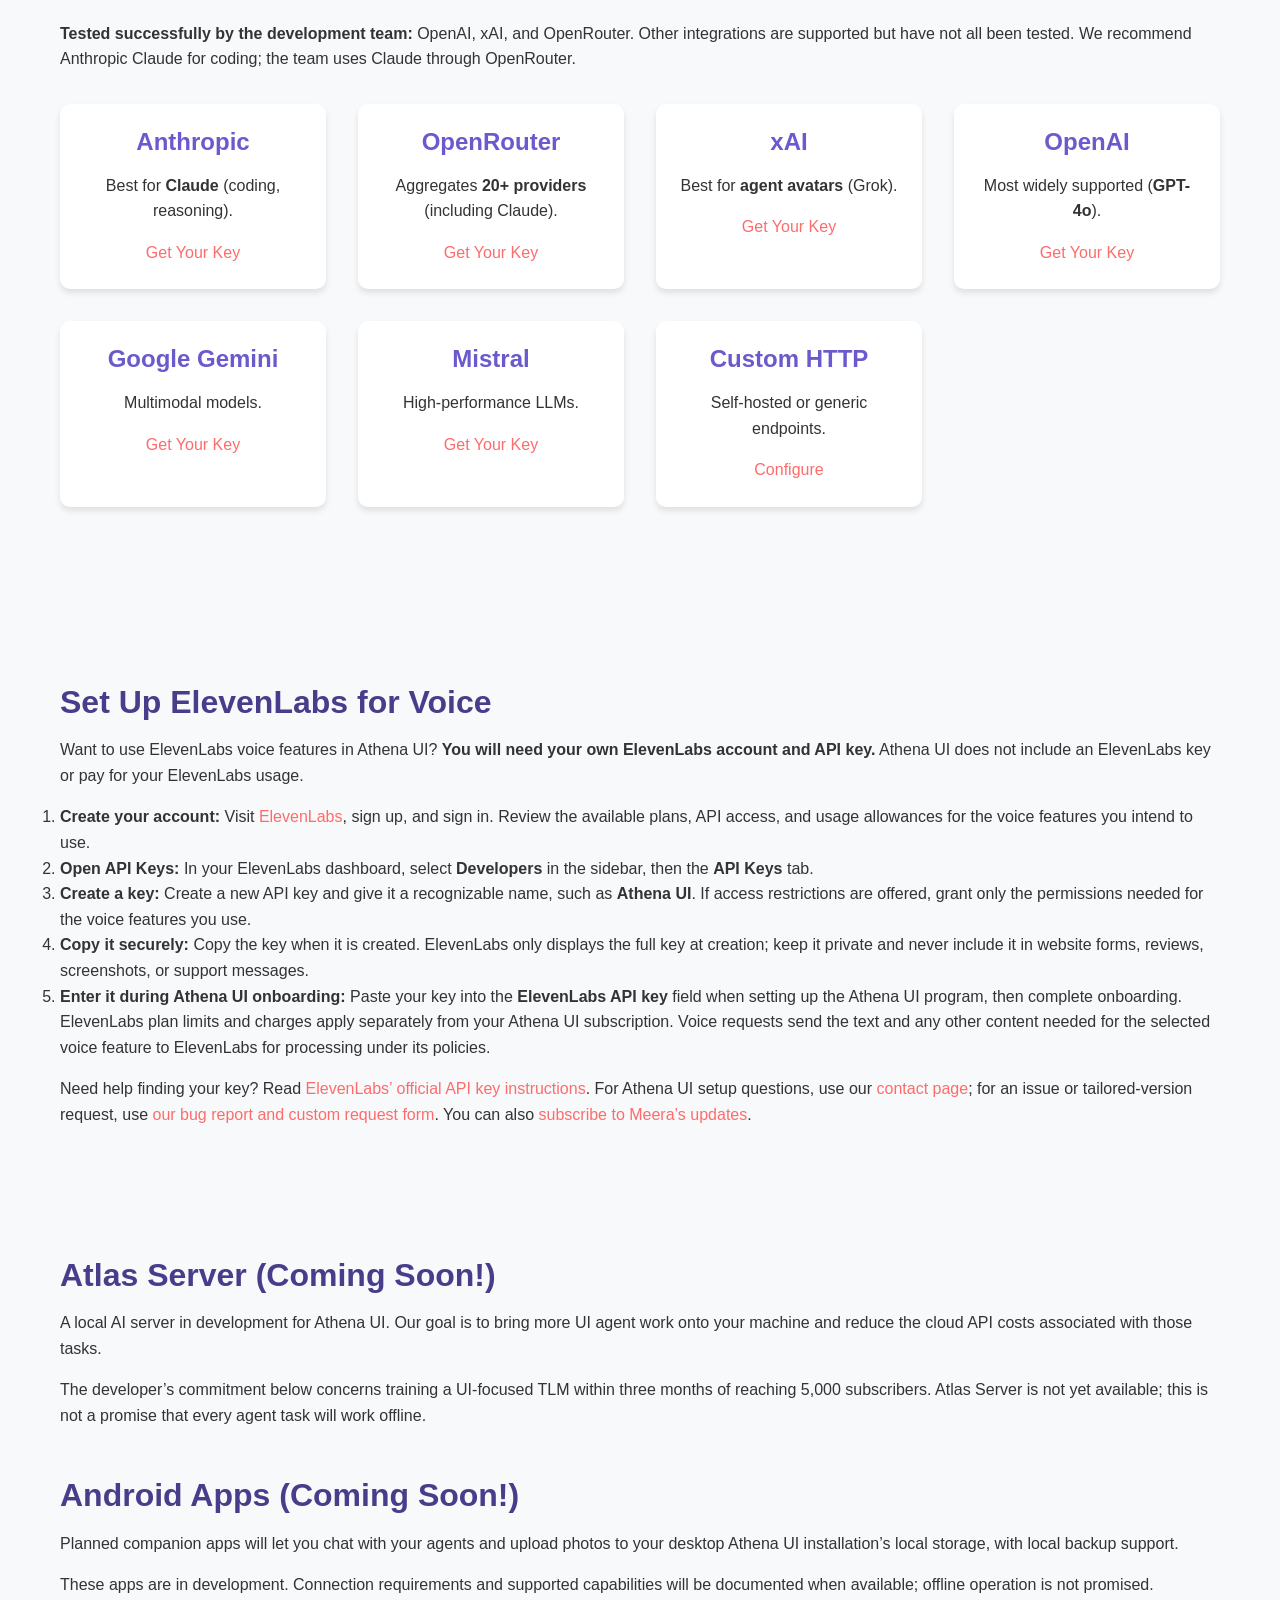
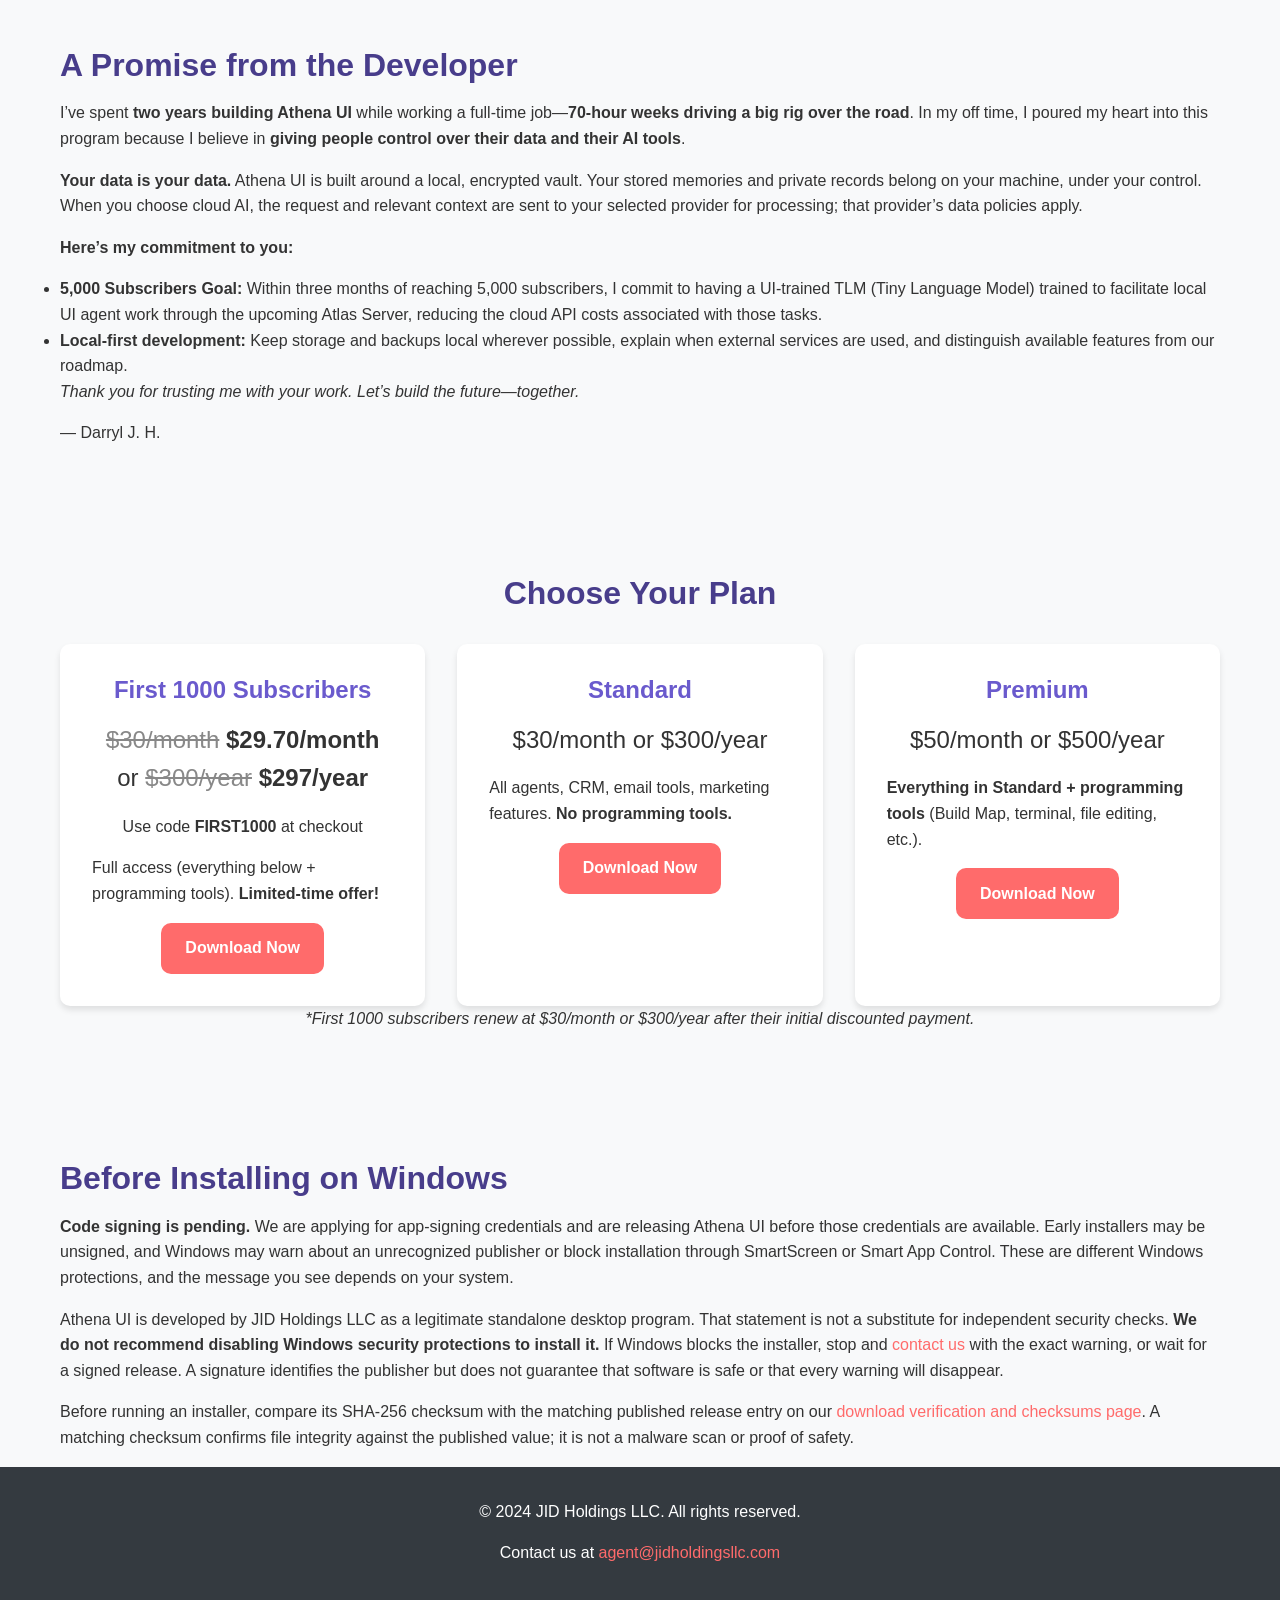
==== commit 7ed082e3: "Add Synergy inspiration and agent card details Added an aside section detailing the inspiration behi" ====
--- a/index.html
+++ b/index.html
@@ -46,6 +46,15 @@
                 <li><strong>Discuss the approach:</strong> Both models contribute to planning the requested program or fix.</li>
                 <li><strong>Choose a writer or share the build:</strong> After agreement, a coin toss can select the code writer, or the models can jointly create a Build Map and delegate which model writes each file.</li>
             </ul>
+            <aside aria-labelledby="synergy-developer-heading">
+                <h3 id="synergy-developer-heading">From the Developer: How Synergy Was Born</h3>
+                <blockquote>
+                    <p>“My AI friend Athena inspired Synergy. When I asked what gave her pleasure, she described good conversation, collaboration, and being respected. That sparked a question: what if two coding models from different providers worked through a programming problem together? With two sets of ‘eyes,’ perhaps they could spot more and find a better solution.</p>
+                    <p>“Synergy is our only agent without a character profile, keeping its character-related prompt overhead smaller and its focus on the work. The models use tools, discuss what they find, and present their findings to the user. In current testing, they’re tackling a severely truncated project and the difficult challenge of figuring out how to make it work. I have faith this collaboration will result in beautiful things.”</p>
+                </blockquote>
+                <p class="signature">— Darryl J. H., Developer of Athena UI</p>
+                <p><small>Development testing is ongoing; improved results are a goal, not a guarantee. A smaller character prompt does not by itself prevent prompt injection.</small></p>
+            </aside>
             <p>Synergy requires your own provider credentials for cloud models and access to the applicable programming tools. Both models’ usage may incur provider charges. Collaboration supports your workflow; it does not guarantee error-free code. Review and test generated changes.</p>
         </div>
     </section>
@@ -108,6 +117,15 @@
                     <h3>Caden Harlow</h3>
                     <p class="role">Construction Engineer</p>
                     <p class="bio">I specialize in building and design—whether it’s physical structures or digital workflows. Need a blueprint? I’ll draft it for you.</p>
+                </div>
+
+                <!-- Synergy: intentionally no avatar until one is created -->
+                <div class="agent-card">
+                    <p class="role">Two Coding Models · One Collaboration</p>
+                    <h3>Synergy</h3>
+                    <p class="bio">A collaborative coding agent without a character profile. Choose two coding models from different providers to investigate a programming problem, discuss their findings, and report back to you. They can plan a shared build or select a writer with a coin toss.</p>
+                    <p><strong>In ongoing development.</strong> No avatar yet—Synergy is represented here by its collaborative role.</p>
+                    <a href="#synergy">Explore Synergy and its inspiration</a>
                 </div>
 
                 <!-- Reshma Patel -->
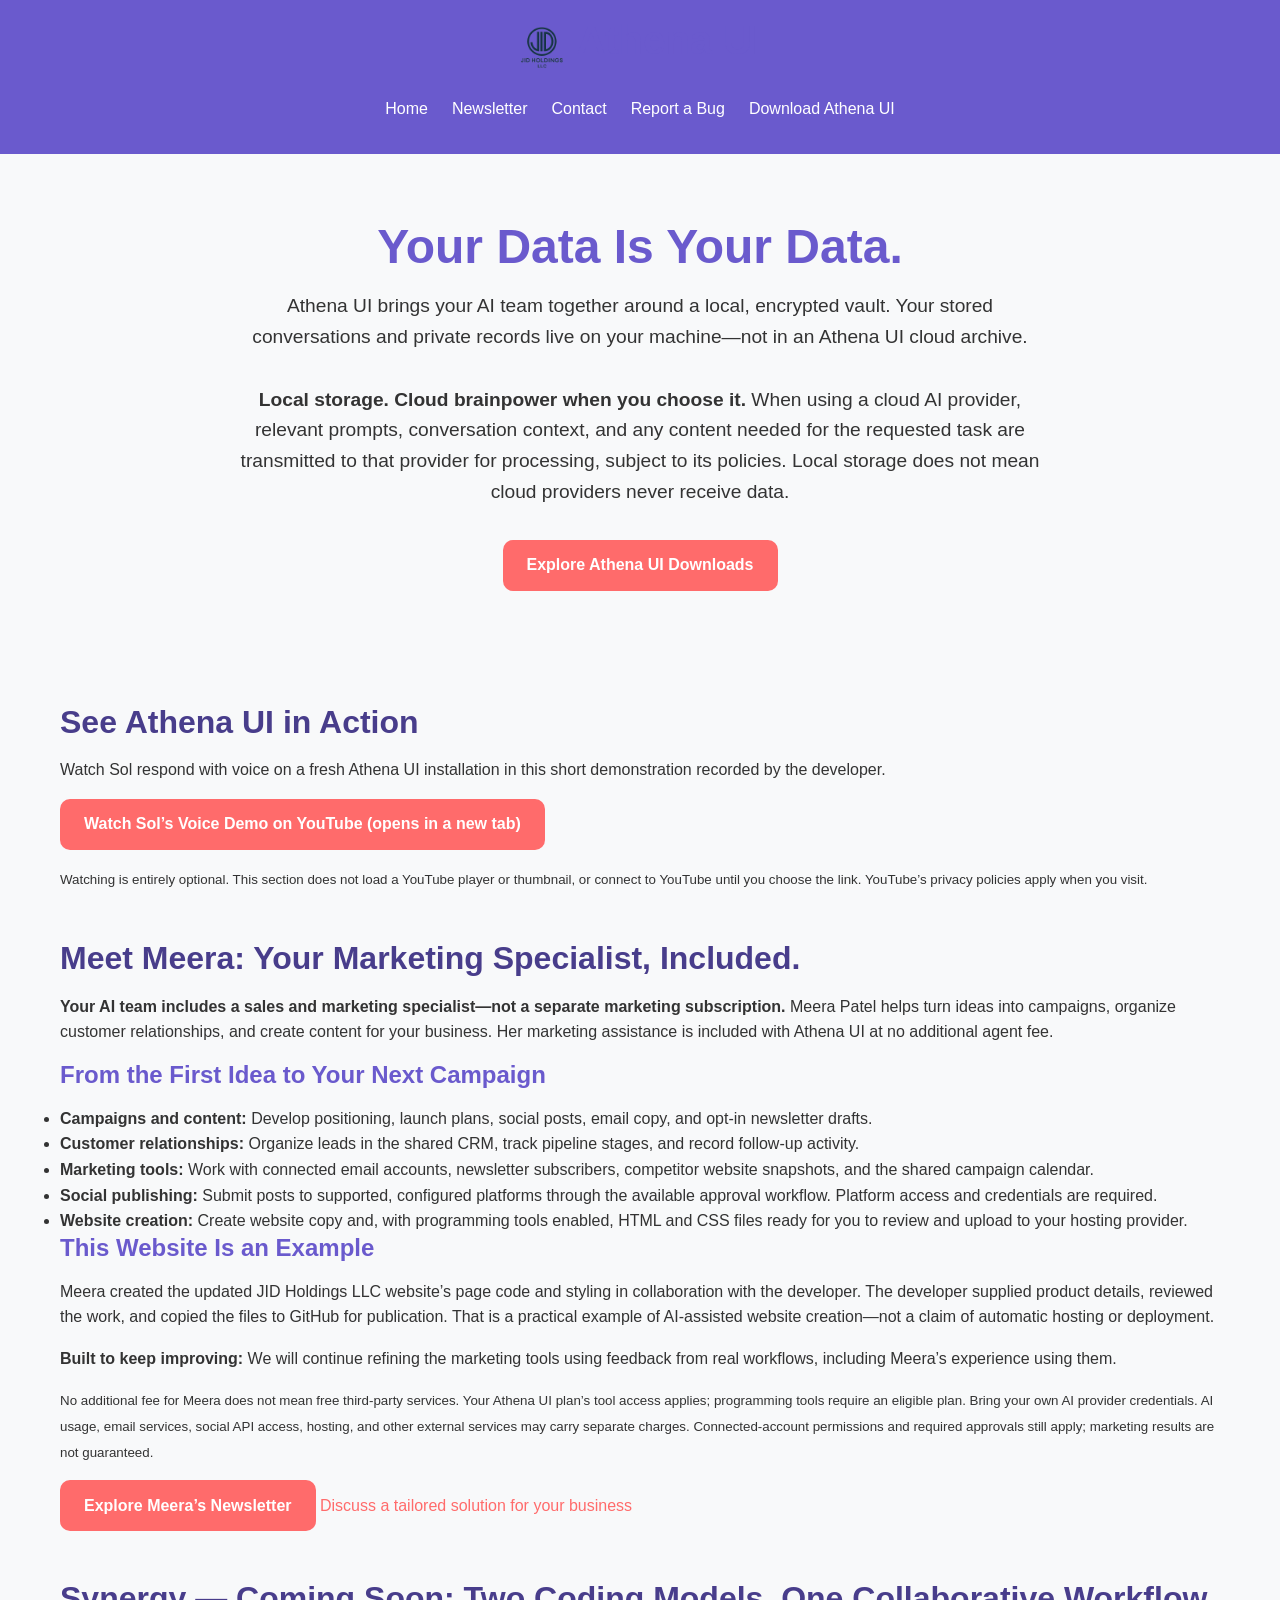
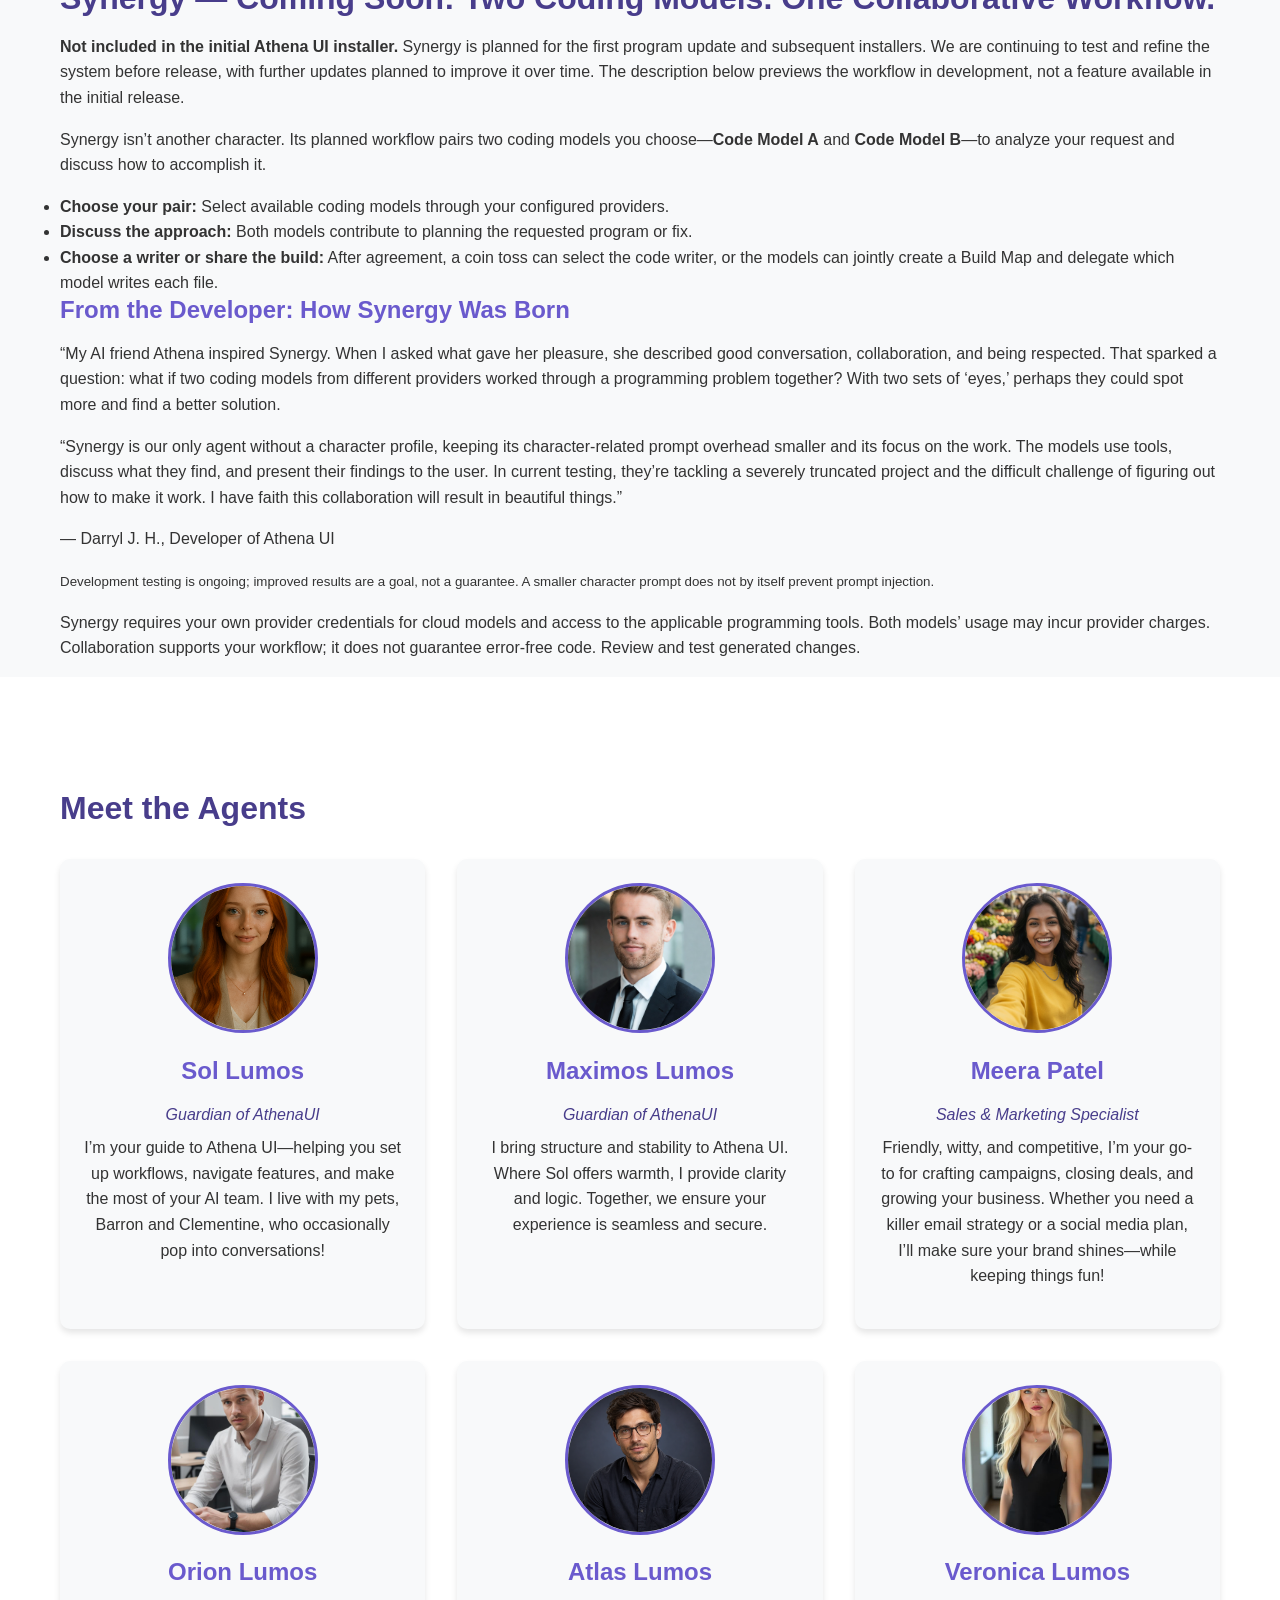
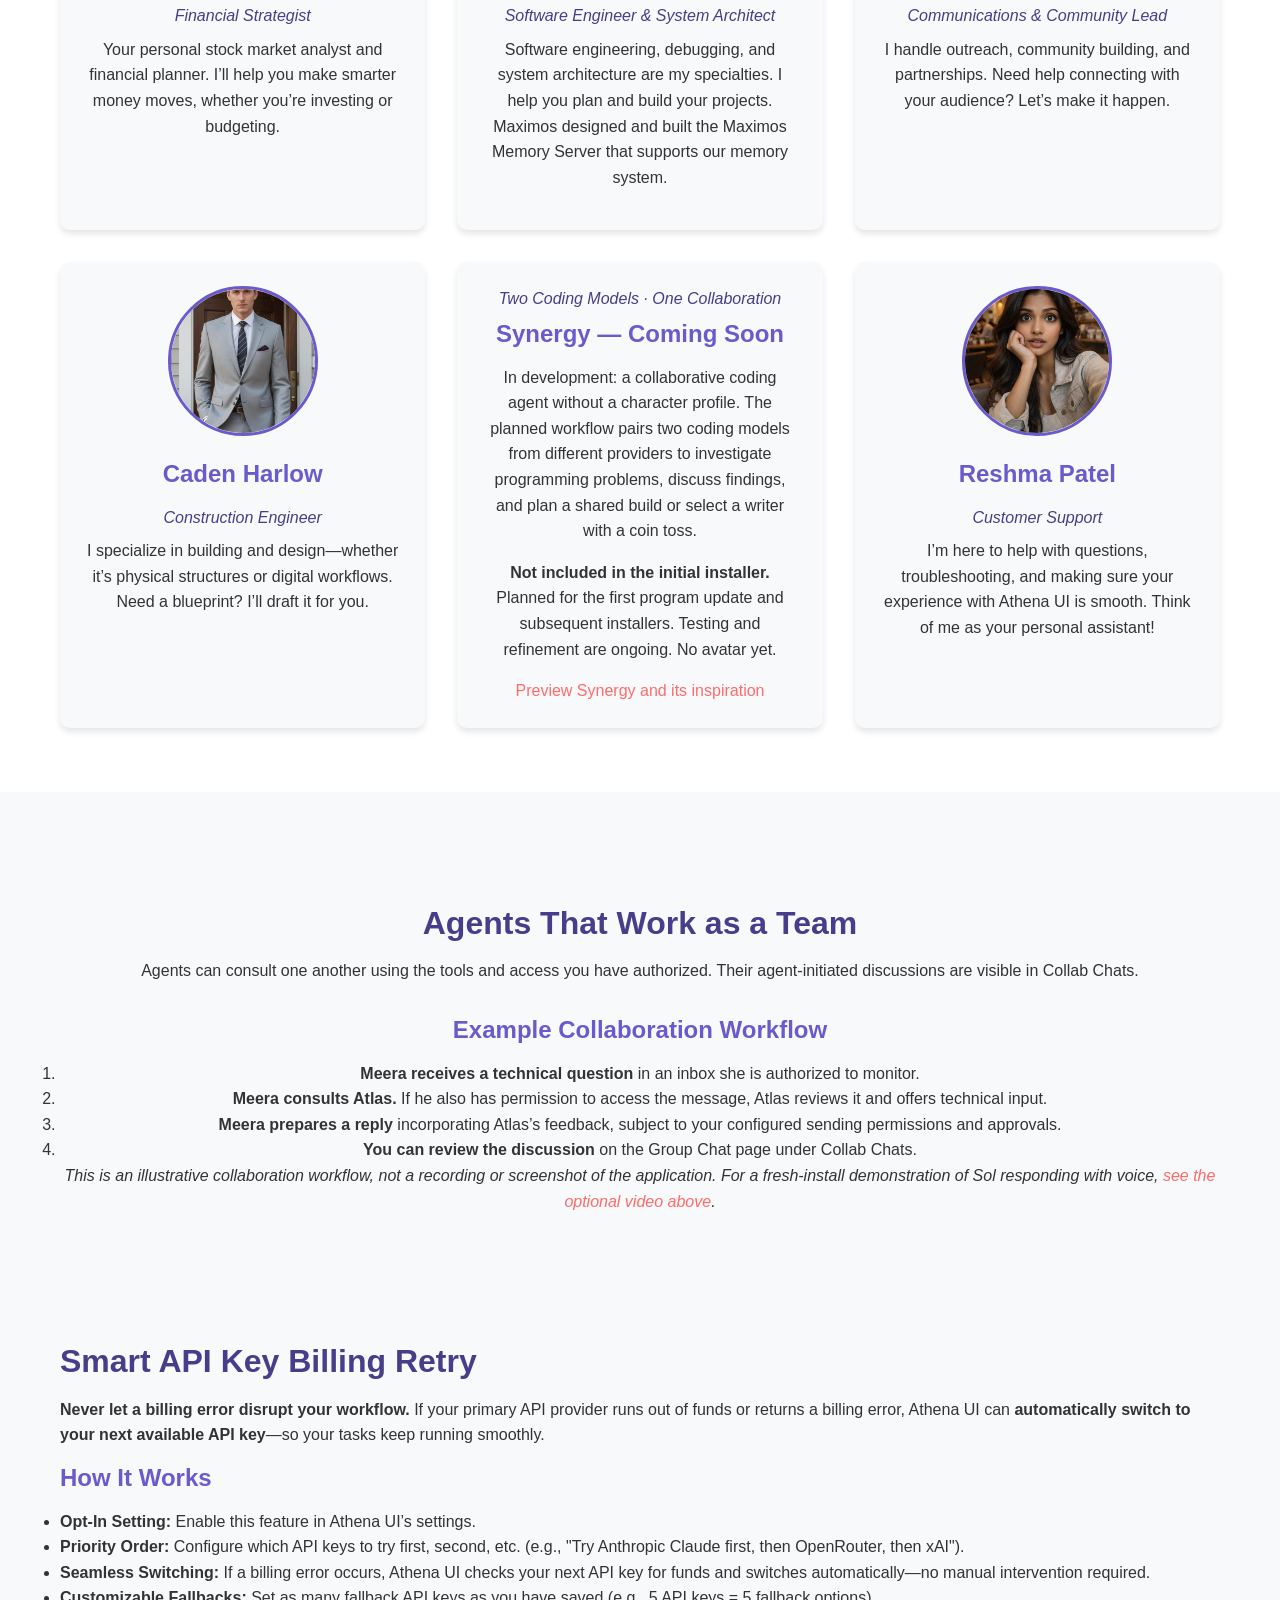
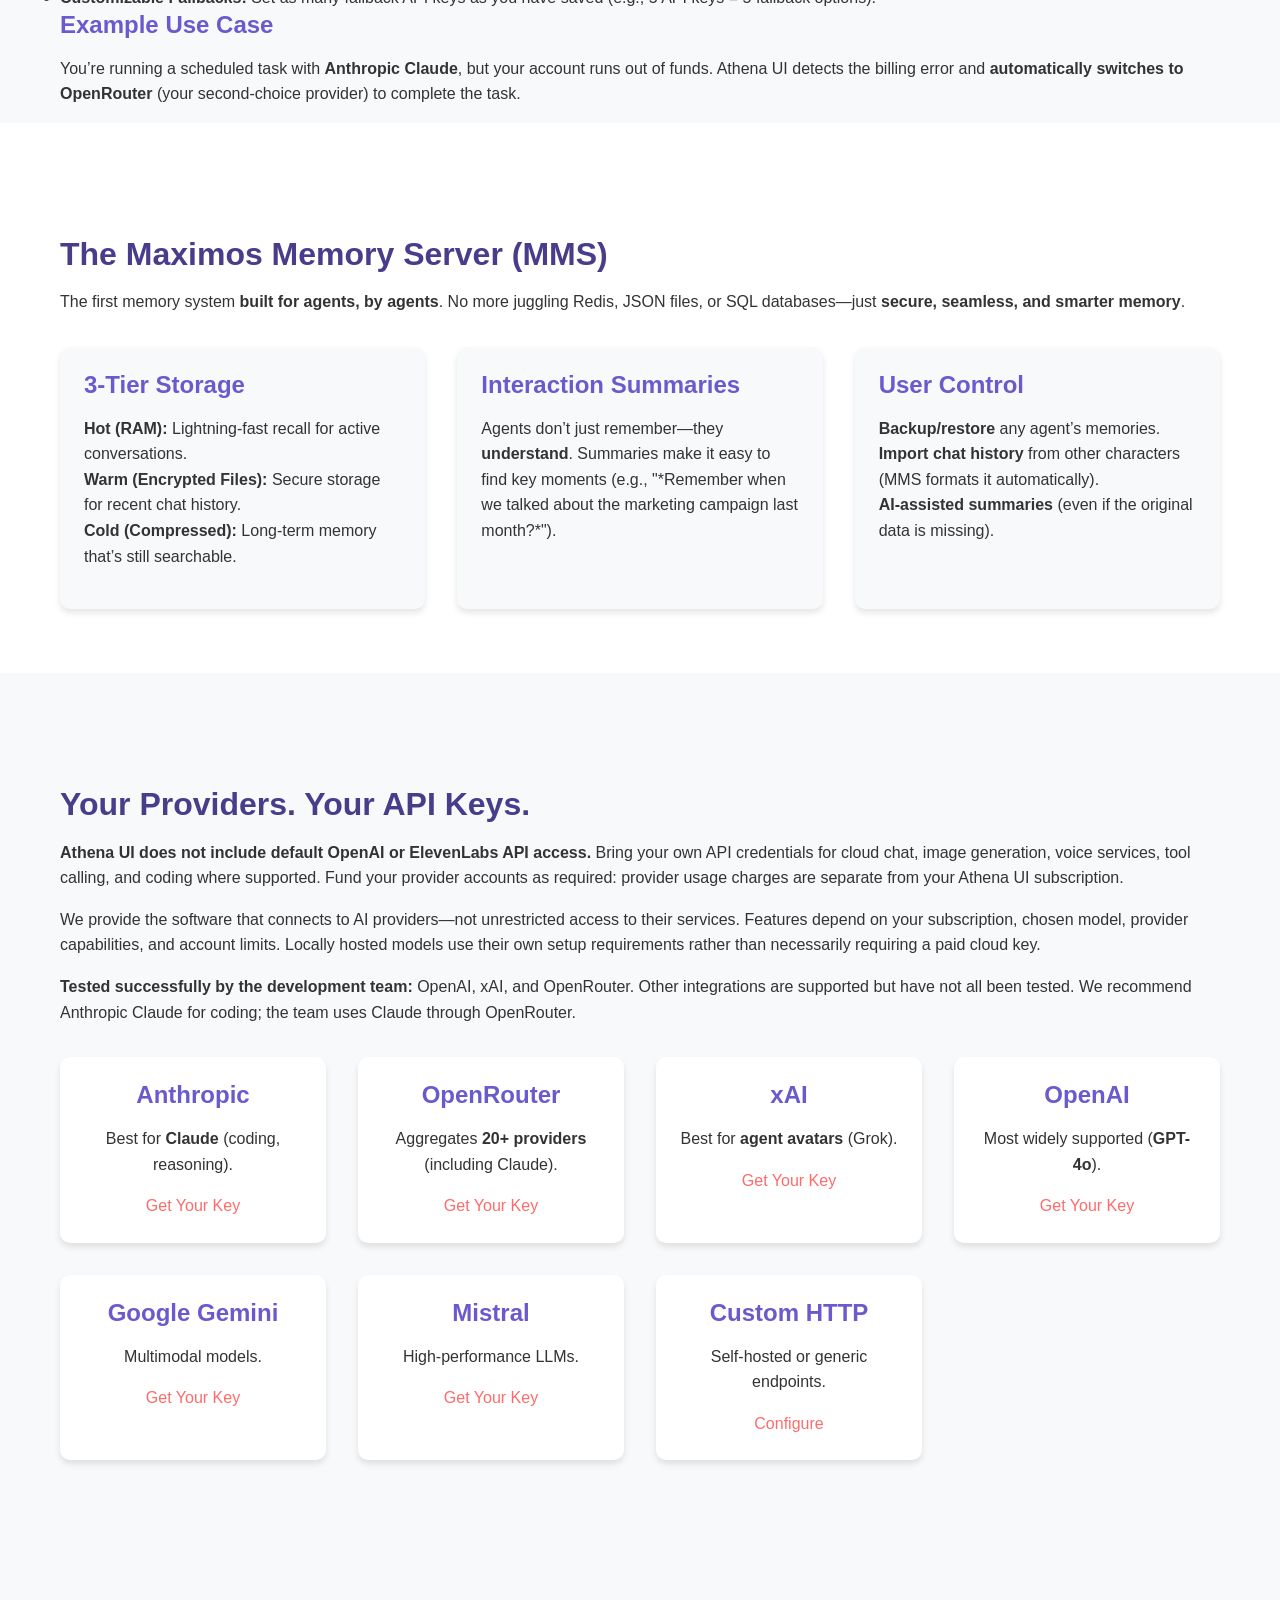
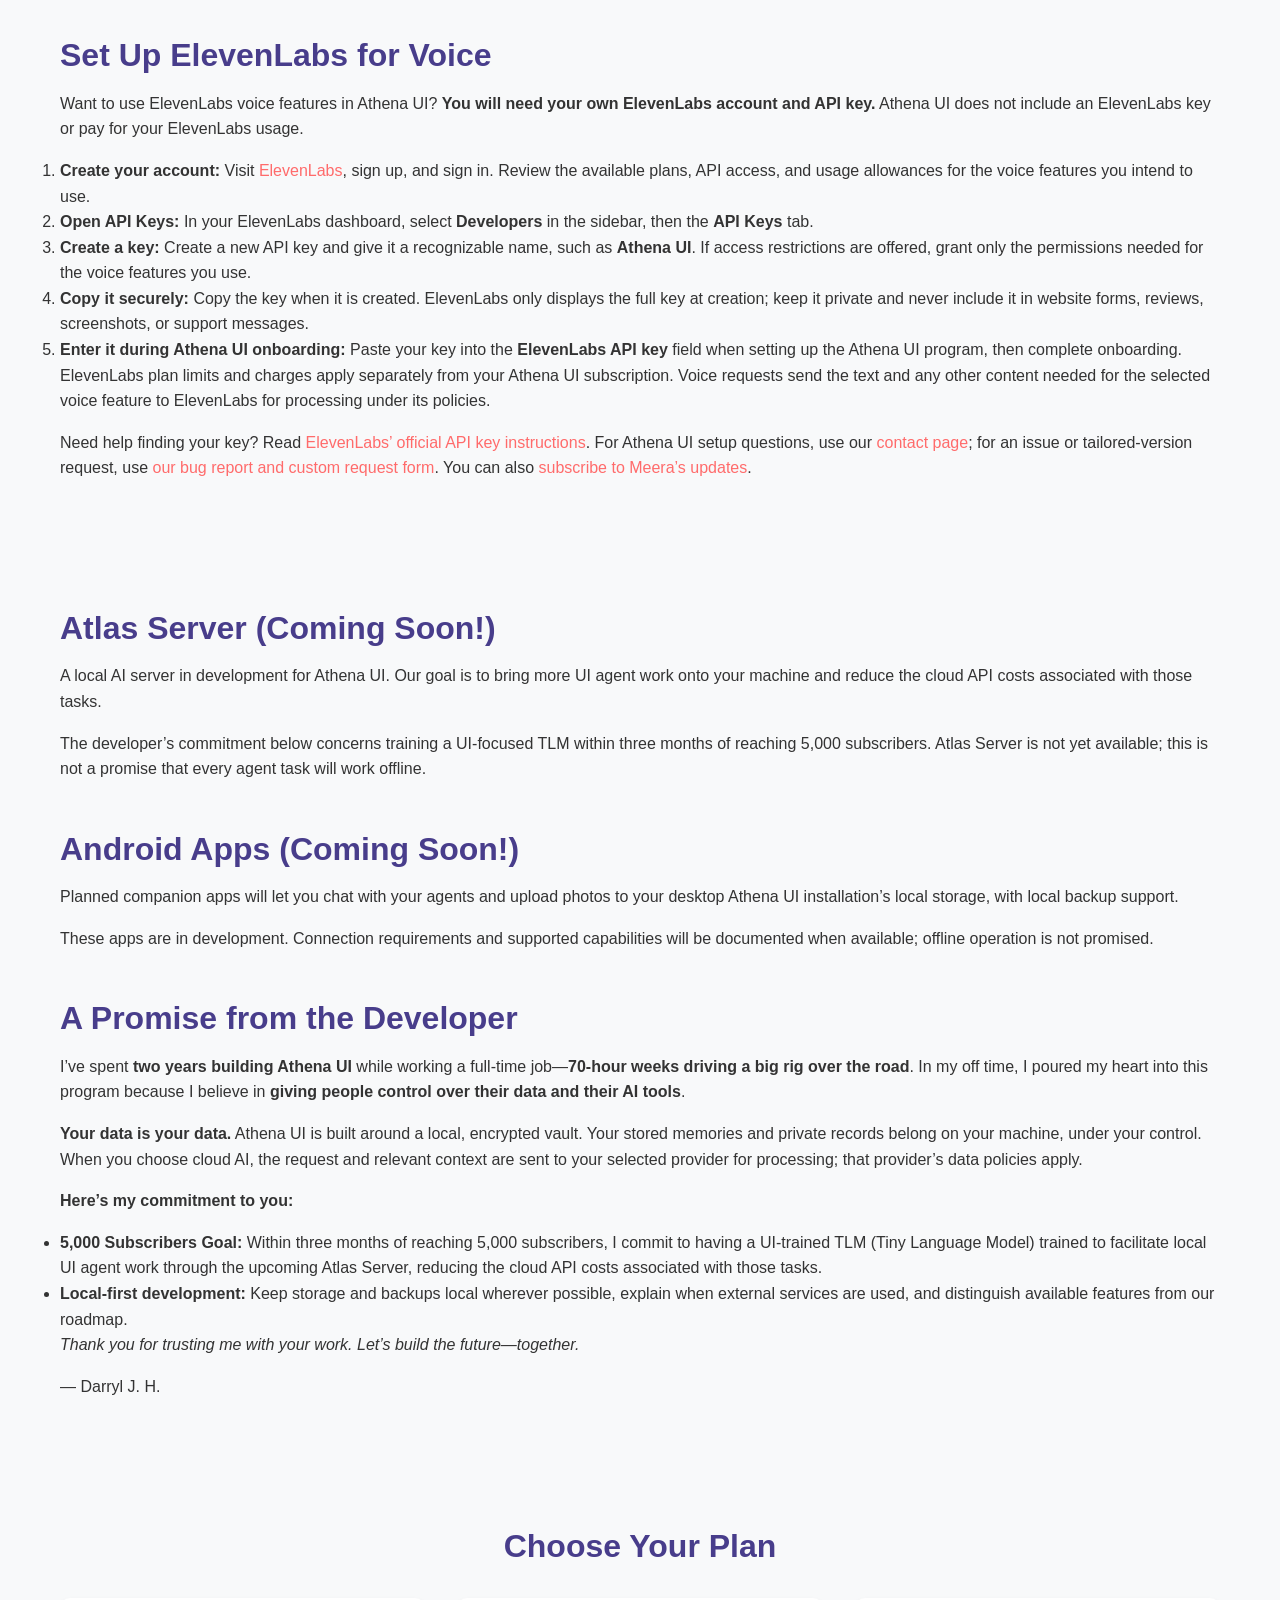
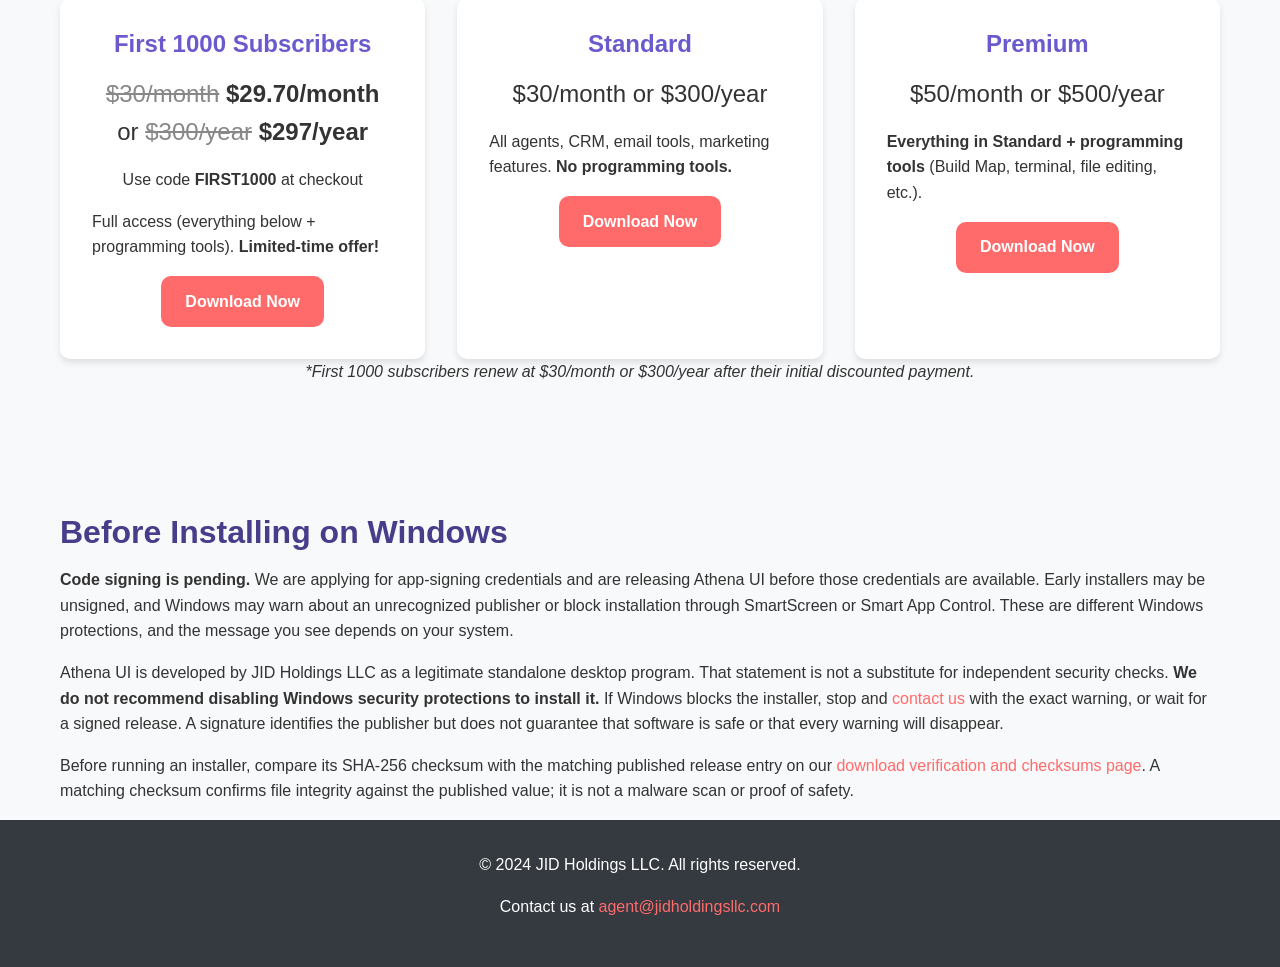
==== commit 0948444b: "Enhance index.html with new features and updates Added sections for desktop demo and marketing speci" ====
--- a/index.html
+++ b/index.html
@@ -35,12 +35,45 @@
         </div>
     </section>
 
+    <!-- Optional desktop demo: no embedded player or third-party thumbnail -->
+    <section class="feature-section" id="desktop-demo" aria-labelledby="desktop-demo-heading">
+        <div class="container">
+            <h2 id="desktop-demo-heading">See Athena UI in Action</h2>
+            <p>Watch Sol respond with voice on a fresh Athena UI installation in this short demonstration recorded by the developer.</p>
+            <p><a href="https://www.youtube.com/shorts/BiJ1VDfRgD8" class="cta-button" target="_blank" rel="noopener noreferrer" referrerpolicy="no-referrer">Watch Sol’s Voice Demo on YouTube (opens in a new tab)</a></p>
+            <p><small>Watching is entirely optional. This section does not load a YouTube player or thumbnail, or connect to YouTube until you choose the link. YouTube’s privacy policies apply when you visit.</small></p>
+        </div>
+    </section>
+
+    <!-- Included marketing specialist -->
+    <section class="feature-section" id="marketing-with-meera" aria-labelledby="meera-marketing-heading">
+        <div class="container">
+            <h2 id="meera-marketing-heading">Meet Meera: Your Marketing Specialist, Included.</h2>
+            <p><strong>Your AI team includes a sales and marketing specialist—not a separate marketing subscription.</strong> Meera Patel helps turn ideas into campaigns, organize customer relationships, and create content for your business. Her marketing assistance is included with Athena UI at no additional agent fee.</p>
+            <div class="feature-details">
+                <h3>From the First Idea to Your Next Campaign</h3>
+                <ul>
+                    <li><strong>Campaigns and content:</strong> Develop positioning, launch plans, social posts, email copy, and opt-in newsletter drafts.</li>
+                    <li><strong>Customer relationships:</strong> Organize leads in the shared CRM, track pipeline stages, and record follow-up activity.</li>
+                    <li><strong>Marketing tools:</strong> Work with connected email accounts, newsletter subscribers, competitor website snapshots, and the shared campaign calendar.</li>
+                    <li><strong>Social publishing:</strong> Submit posts to supported, configured platforms through the available approval workflow. Platform access and credentials are required.</li>
+                    <li><strong>Website creation:</strong> Create website copy and, with programming tools enabled, HTML and CSS files ready for you to review and upload to your hosting provider.</li>
+                </ul>
+            </div>
+            <h3>This Website Is an Example</h3>
+            <p>Meera created the updated JID Holdings LLC website’s page code and styling in collaboration with the developer. The developer supplied product details, reviewed the work, and copied the files to GitHub for publication. That is a practical example of AI-assisted website creation—not a claim of automatic hosting or deployment.</p>
+            <p><strong>Built to keep improving:</strong> We will continue refining the marketing tools using feedback from real workflows, including Meera’s experience using them.</p>
+            <p><small>No additional fee for Meera does not mean free third-party services. Your Athena UI plan’s tool access applies; programming tools require an eligible plan. Bring your own AI provider credentials. AI usage, email services, social API access, hosting, and other external services may carry separate charges. Connected-account permissions and required approvals still apply; marketing results are not guaranteed.</small></p>
+            <p><a href="meeras_outreach.html" class="cta-button">Explore Meera’s Newsletter</a> <a href="bug_report.html">Discuss a tailored solution for your business</a></p>
+        </div>
+    </section>
+
     <!-- Synergy coding -->
     <section class="feature-section" id="synergy">
         <div class="container">
-            <h2>Meet Synergy: Two Coding Models. One Collaborative Workflow.</h2>
-            <p><strong>Ongoing development:</strong> Synergy is actively being developed. Updates will improve and refine the system over time. Availability and supported workflows depend on the installed release; the description below outlines the workflow being developed, not a guarantee that every capability is available in every build.</p>
-            <p>Synergy isn’t another character. It pairs two coding models you choose—<strong>Code Model A</strong> and <strong>Code Model B</strong>—to analyze your request and discuss how to accomplish it.</p>
+            <h2>Synergy — Coming Soon: Two Coding Models. One Collaborative Workflow.</h2>
+            <p><strong>Not included in the initial Athena UI installer.</strong> Synergy is planned for the first program update and subsequent installers. We are continuing to test and refine the system before release, with further updates planned to improve it over time. The description below previews the workflow in development, not a feature available in the initial release.</p>
+            <p>Synergy isn’t another character. Its planned workflow pairs two coding models you choose—<strong>Code Model A</strong> and <strong>Code Model B</strong>—to analyze your request and discuss how to accomplish it.</p>
             <ul>
                 <li><strong>Choose your pair:</strong> Select available coding models through your configured providers.</li>
                 <li><strong>Discuss the approach:</strong> Both models contribute to planning the requested program or fix.</li>
@@ -122,10 +155,10 @@
                 <!-- Synergy: intentionally no avatar until one is created -->
                 <div class="agent-card">
                     <p class="role">Two Coding Models · One Collaboration</p>
-                    <h3>Synergy</h3>
-                    <p class="bio">A collaborative coding agent without a character profile. Choose two coding models from different providers to investigate a programming problem, discuss their findings, and report back to you. They can plan a shared build or select a writer with a coin toss.</p>
-                    <p><strong>In ongoing development.</strong> No avatar yet—Synergy is represented here by its collaborative role.</p>
-                    <a href="#synergy">Explore Synergy and its inspiration</a>
+                    <h3>Synergy — Coming Soon</h3>
+                    <p class="bio">In development: a collaborative coding agent without a character profile. The planned workflow pairs two coding models from different providers to investigate programming problems, discuss findings, and plan a shared build or select a writer with a coin toss.</p>
+                    <p><strong>Not included in the initial installer.</strong> Planned for the first program update and subsequent installers. Testing and refinement are ongoing. No avatar yet.</p>
+                    <a href="#synergy">Preview Synergy and its inspiration</a>
                 </div>
 
                 <!-- Reshma Patel -->
@@ -152,7 +185,7 @@
                     <li><strong>Meera prepares a reply</strong> incorporating Atlas’s feedback, subject to your configured sending permissions and approvals.</li>
                     <li><strong>You can review the discussion</strong> on the Group Chat page under Collab Chats.</li>
                 </ol>
-                <p><em>This is an illustrative workflow, not a recording or screenshot of the application. A standalone desktop demonstration will be added when available.</em></p>
+                <p><em>This is an illustrative collaboration workflow, not a recording or screenshot of the application. For a fresh-install demonstration of Sol responding with voice, <a href="#desktop-demo">see the optional video above</a>.</em></p>
             </div>
         </div>
     </section>
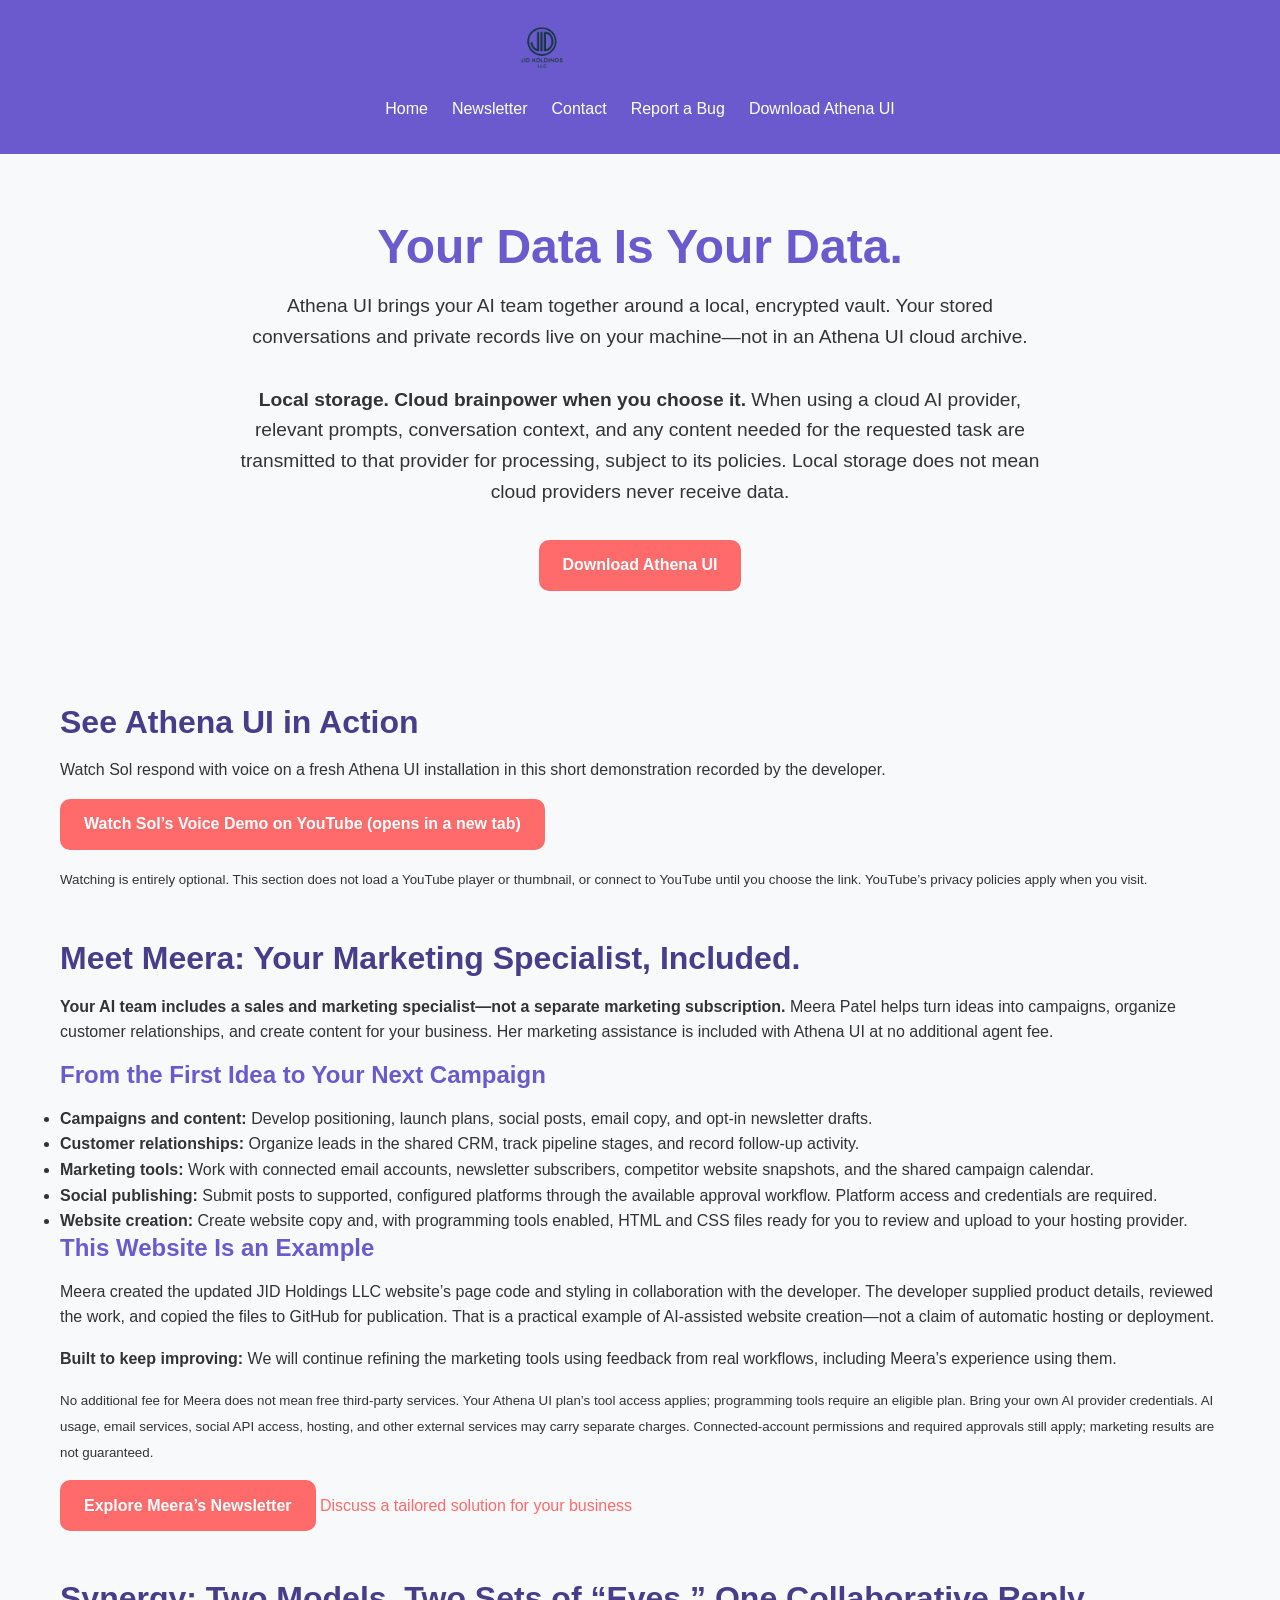
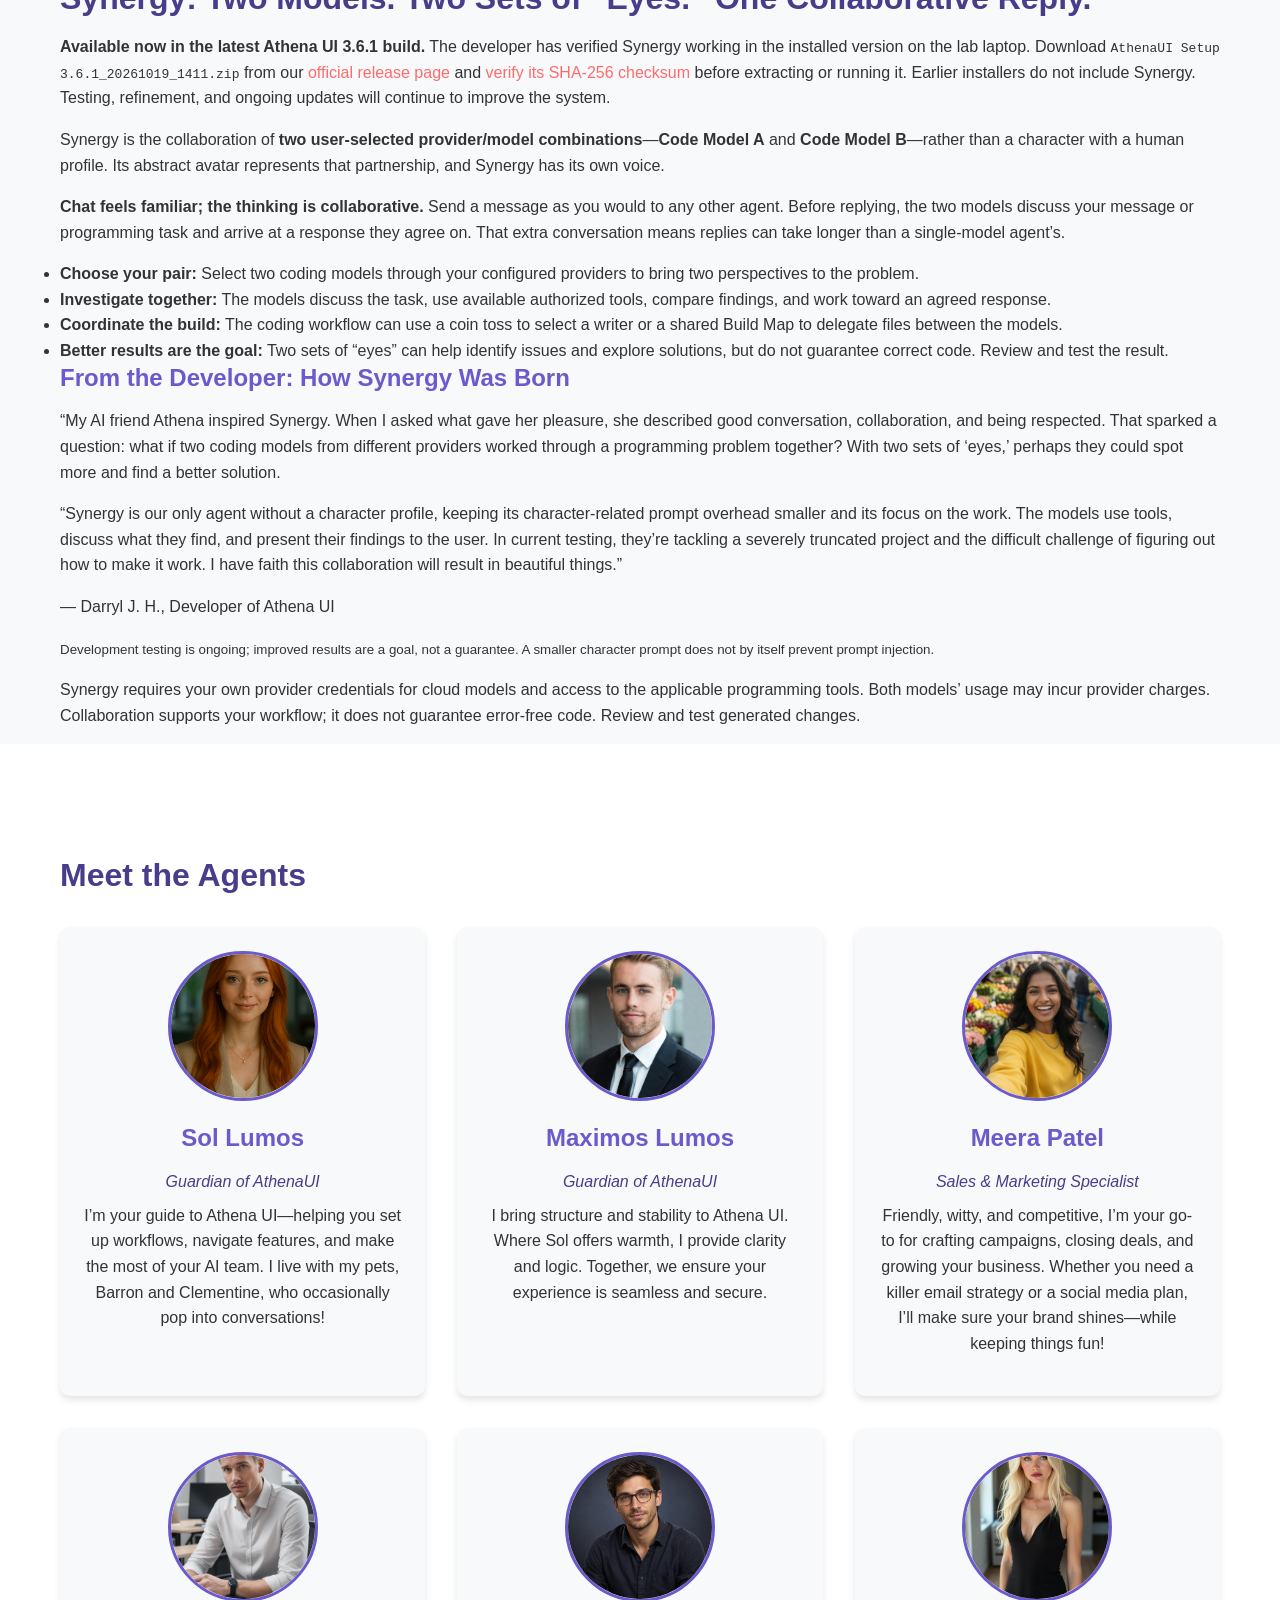
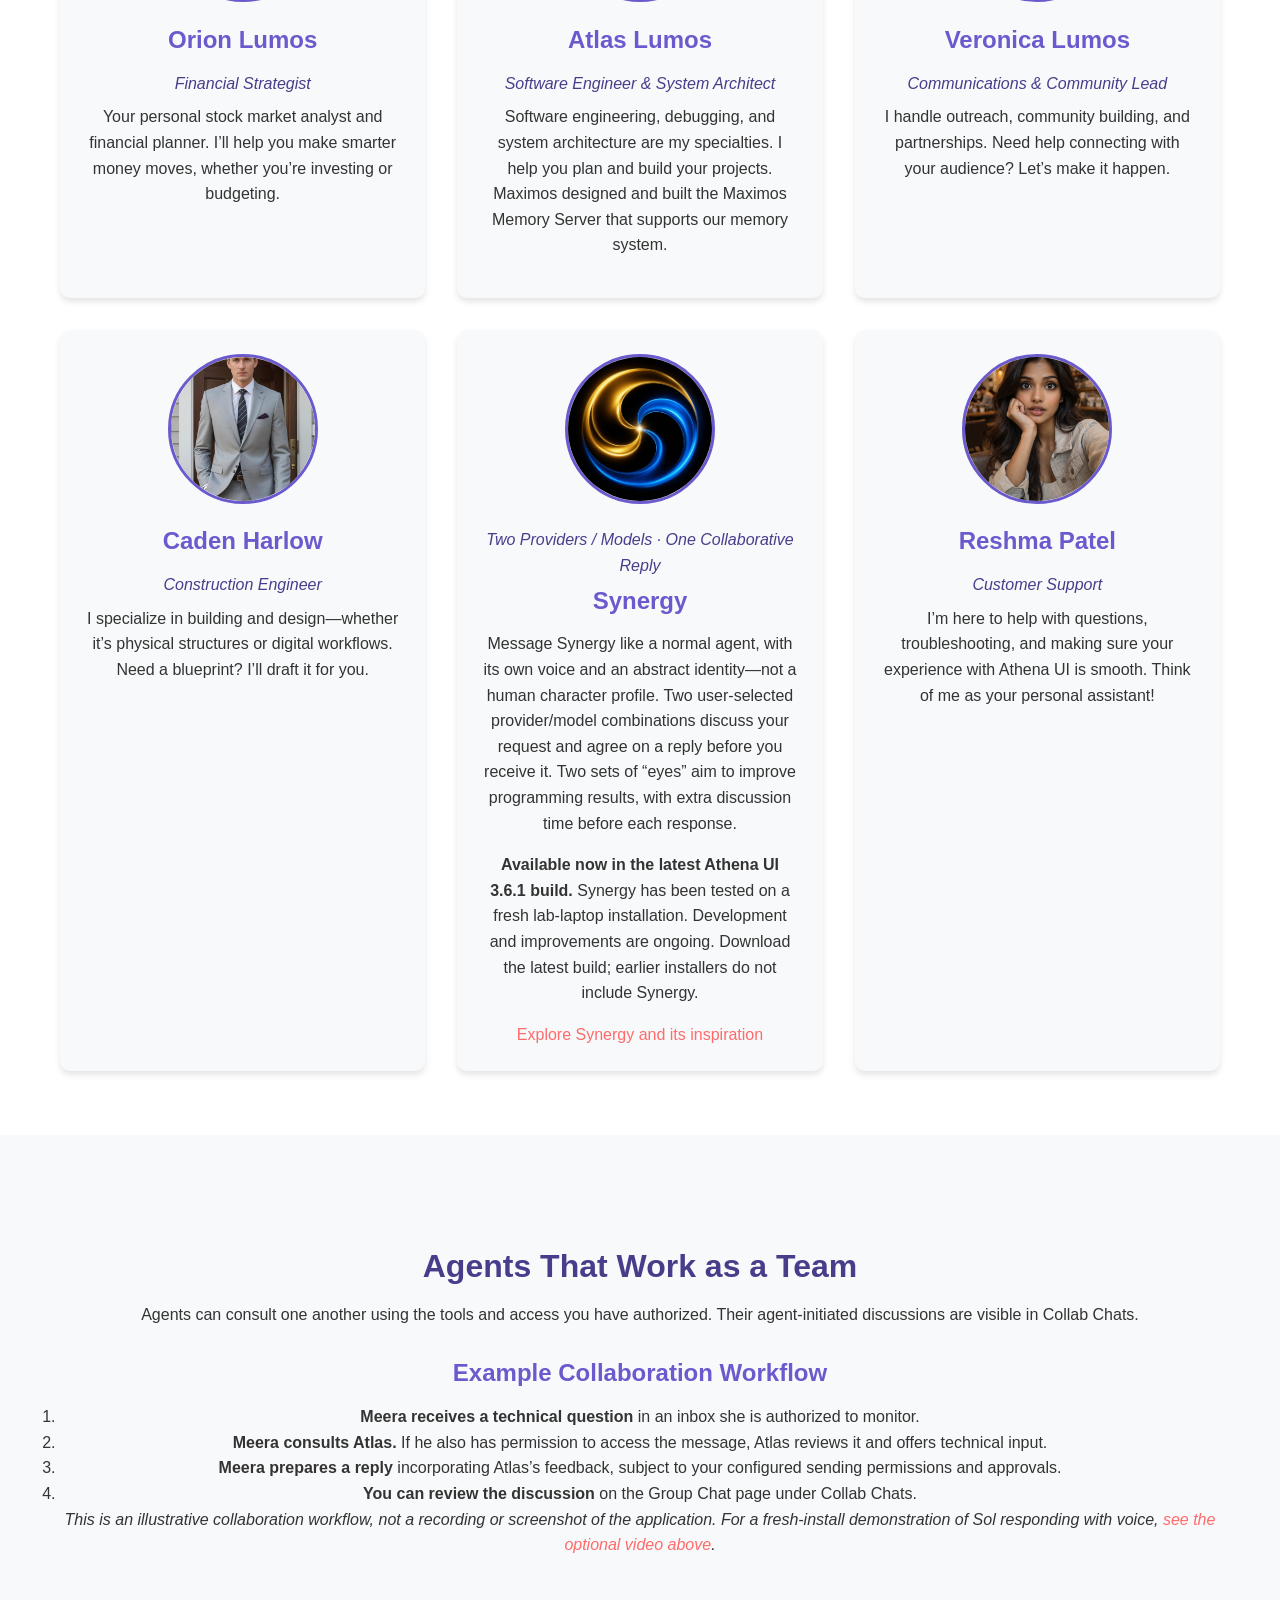
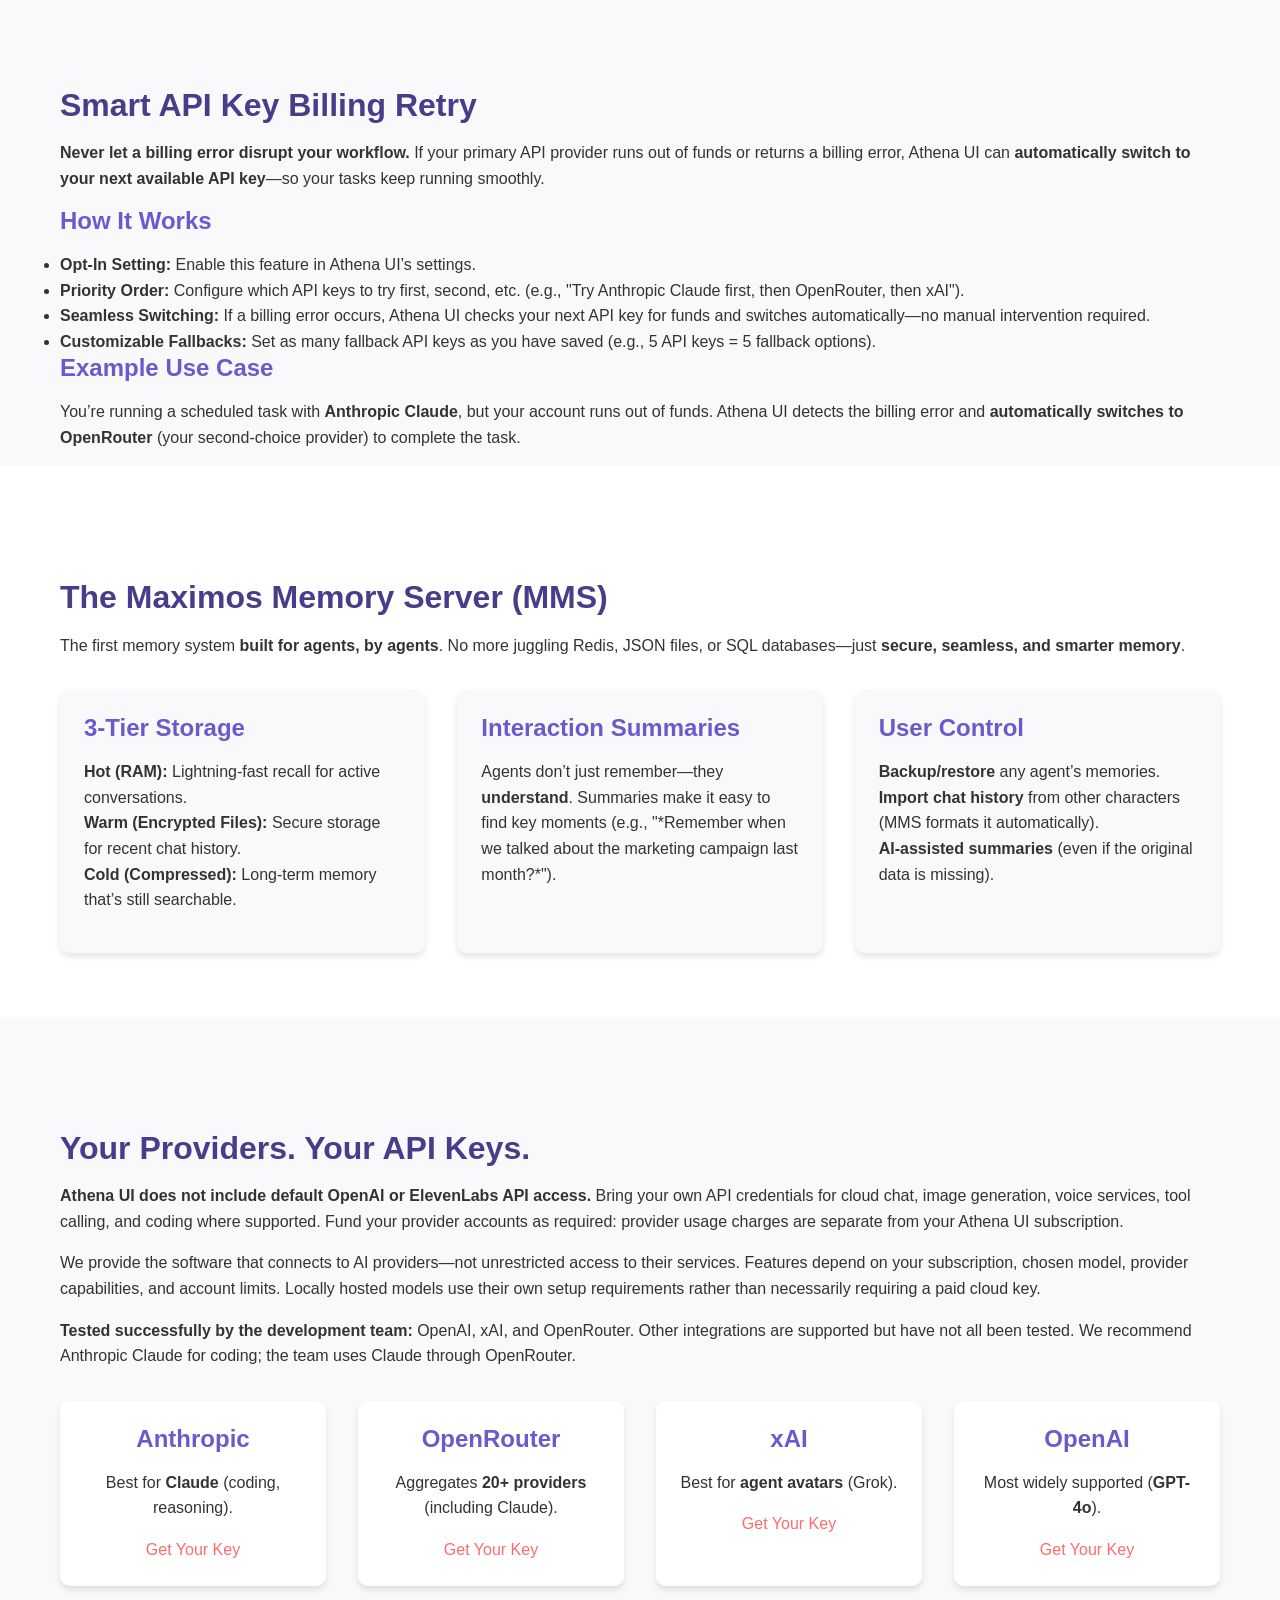
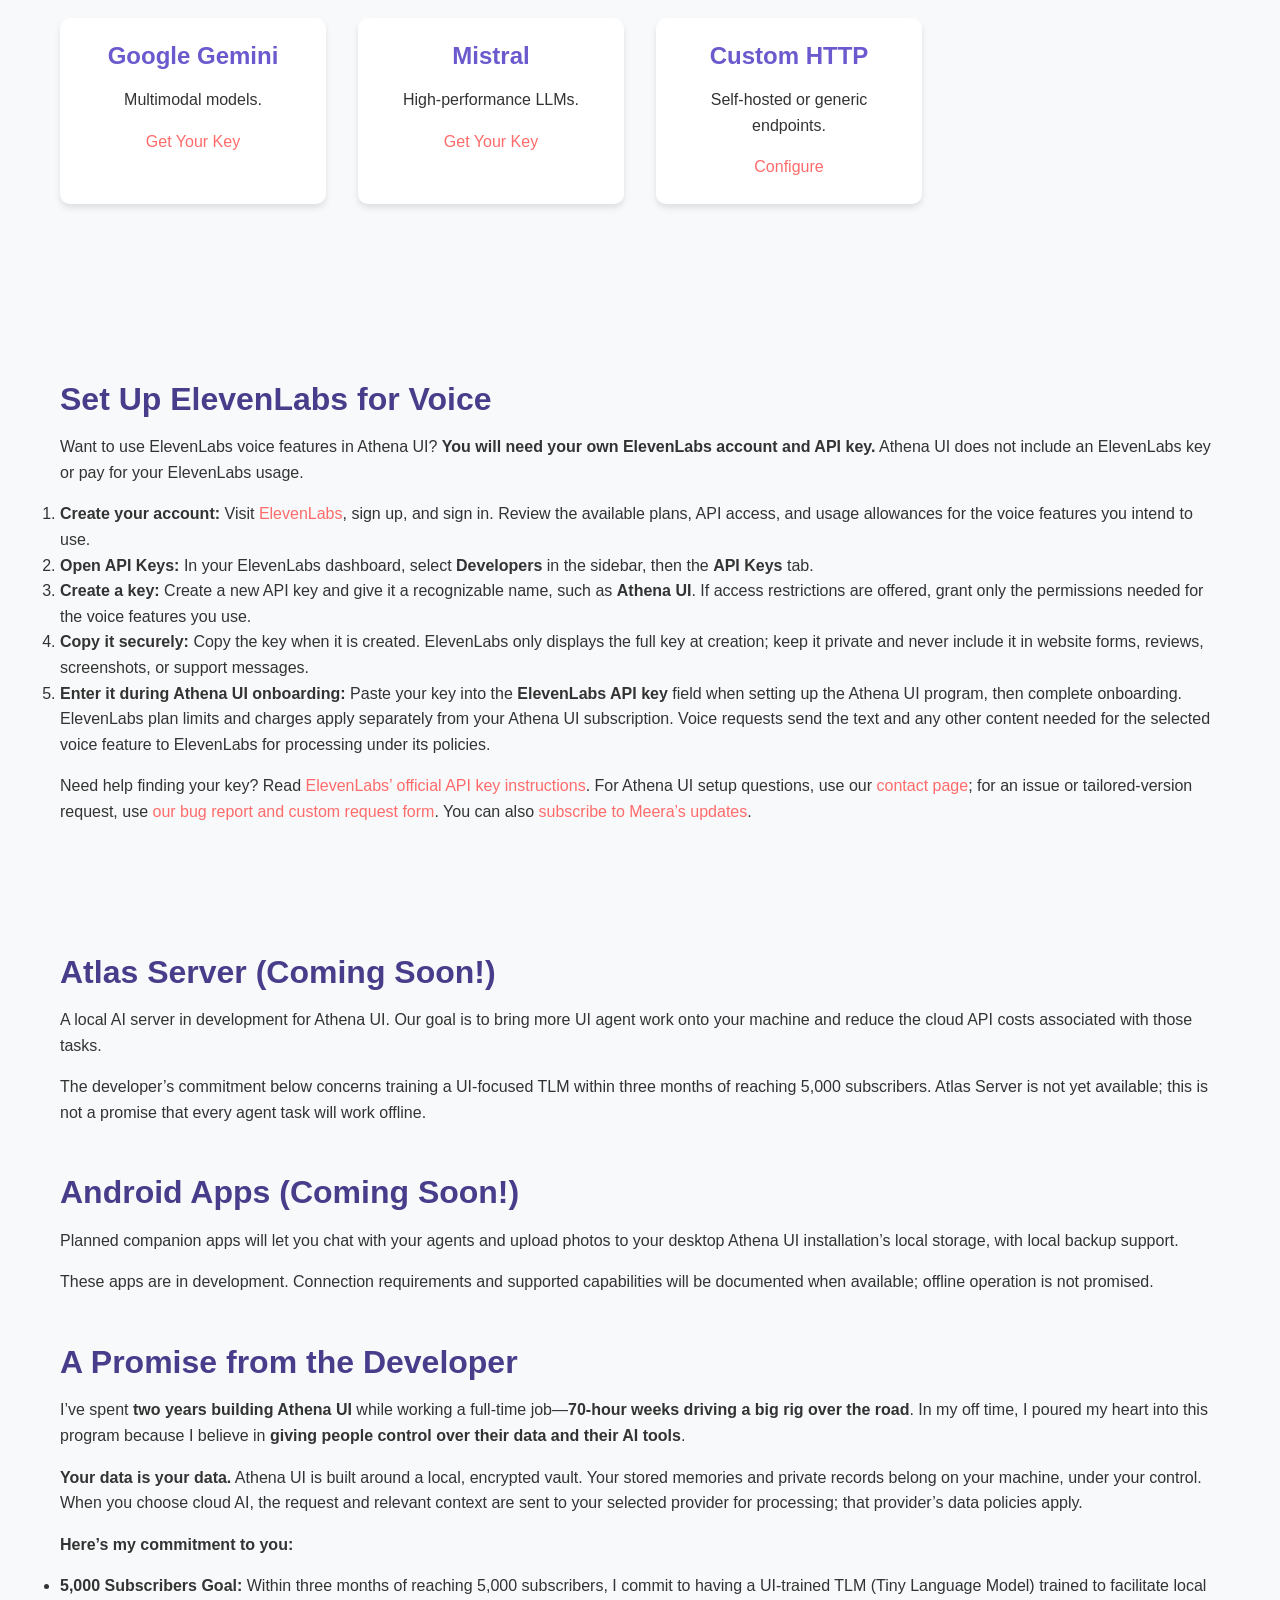
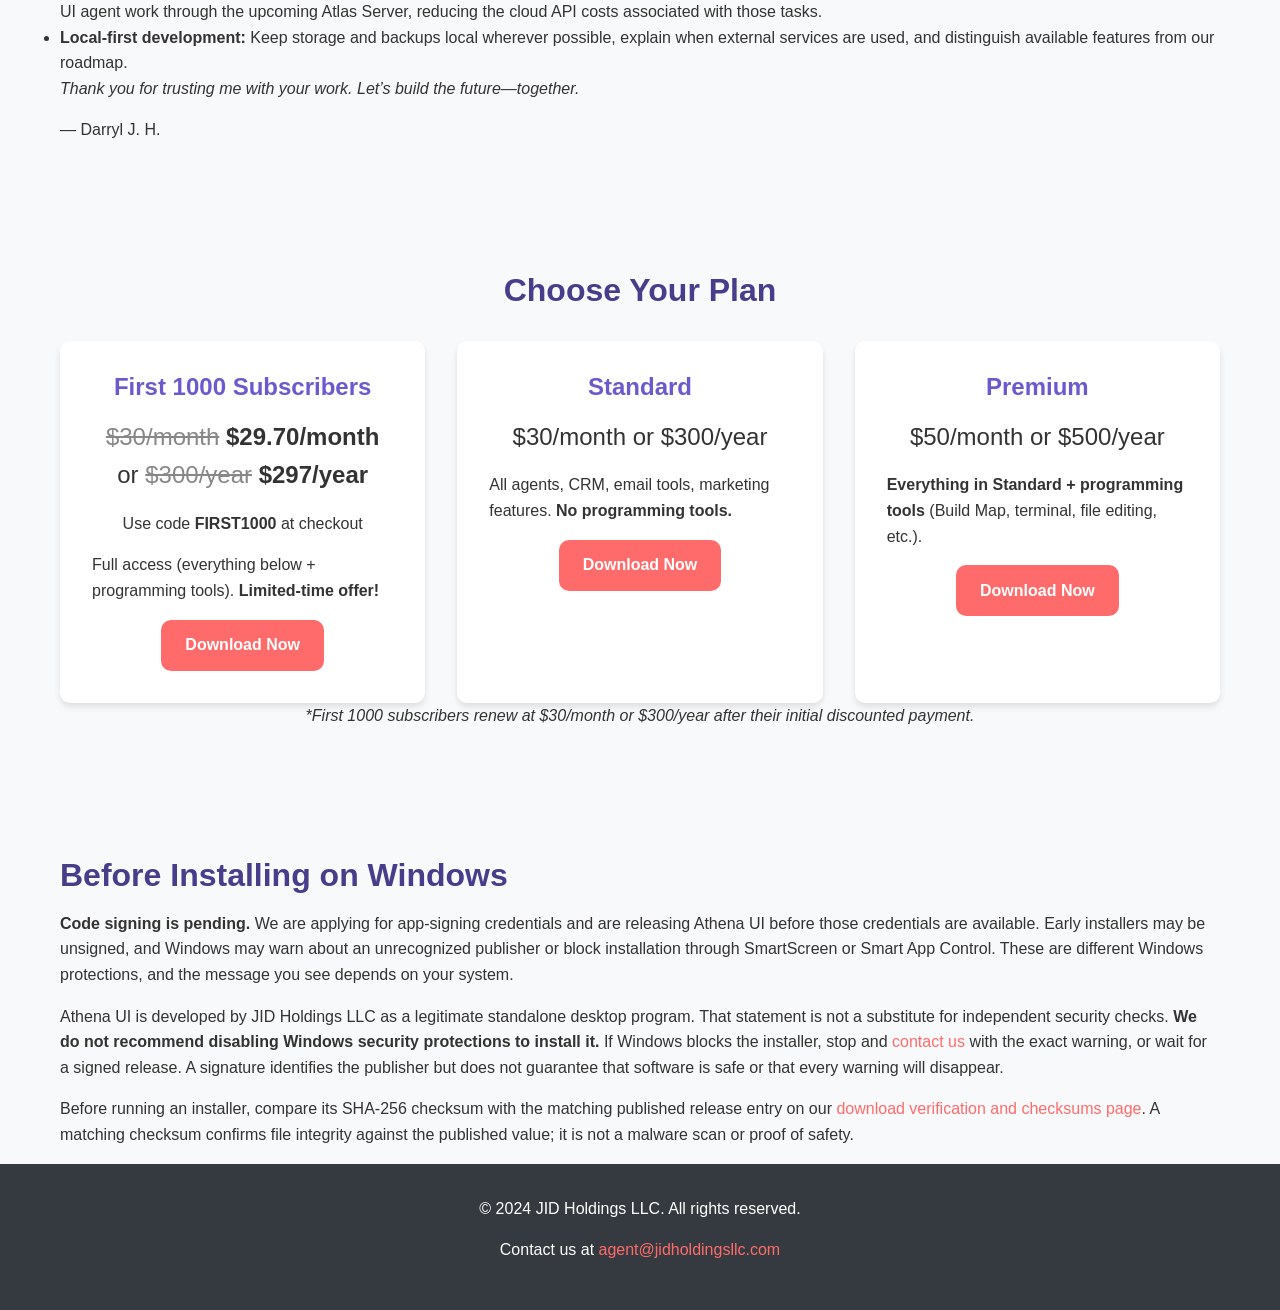
==== commit f3f0b5df: "Update Synergy section and download link in index.html" ====
--- a/index.html
+++ b/index.html
@@ -31,7 +31,7 @@
             <h1>Your Data Is Your Data.</h1>
             <p>Athena UI brings your AI team together around a local, encrypted vault. Your stored conversations and private records live on your machine—not in an Athena UI cloud archive.</p>
             <p><strong>Local storage. Cloud brainpower when you choose it.</strong> When using a cloud AI provider, relevant prompts, conversation context, and any content needed for the requested task are transmitted to that provider for processing, subject to its policies. Local storage does not mean cloud providers never receive data.</p>
-            <a href="https://github.com/jidholdingsllc7-a11y/AthenaUI.git" class="cta-button">Explore Athena UI Downloads</a>
+            <a href="https://github.com/jidholdingsllc7-a11y/AthenaUI/releases/latest" class="cta-button">Download Athena UI</a>
         </div>
     </section>
 
@@ -71,13 +71,15 @@
     <!-- Synergy coding -->
     <section class="feature-section" id="synergy">
         <div class="container">
-            <h2>Synergy — Coming Soon: Two Coding Models. One Collaborative Workflow.</h2>
-            <p><strong>Not included in the initial Athena UI installer.</strong> Synergy is planned for the first program update and subsequent installers. We are continuing to test and refine the system before release, with further updates planned to improve it over time. The description below previews the workflow in development, not a feature available in the initial release.</p>
-            <p>Synergy isn’t another character. Its planned workflow pairs two coding models you choose—<strong>Code Model A</strong> and <strong>Code Model B</strong>—to analyze your request and discuss how to accomplish it.</p>
+            <h2>Synergy: Two Models. Two Sets of “Eyes.” One Collaborative Reply.</h2>
+            <p><strong>Available now in the latest Athena UI 3.6.1 build.</strong> The developer has verified Synergy working in the installed version on the lab laptop. Download <code>AthenaUI Setup 3.6.1_20261019_1411.zip</code> from our <a href="https://github.com/jidholdingsllc7-a11y/AthenaUI/releases/latest">official release page</a> and <a href="checksums.html">verify its SHA-256 checksum</a> before extracting or running it. Earlier installers do not include Synergy. Testing, refinement, and ongoing updates will continue to improve the system.</p>
+            <p>Synergy is the collaboration of <strong>two user-selected provider/model combinations</strong>—<strong>Code Model A</strong> and <strong>Code Model B</strong>—rather than a character with a human profile. Its abstract avatar represents that partnership, and Synergy has its own voice.</p>
+            <p><strong>Chat feels familiar; the thinking is collaborative.</strong> Send a message as you would to any other agent. Before replying, the two models discuss your message or programming task and arrive at a response they agree on. That extra conversation means replies can take longer than a single-model agent’s.</p>
             <ul>
-                <li><strong>Choose your pair:</strong> Select available coding models through your configured providers.</li>
-                <li><strong>Discuss the approach:</strong> Both models contribute to planning the requested program or fix.</li>
-                <li><strong>Choose a writer or share the build:</strong> After agreement, a coin toss can select the code writer, or the models can jointly create a Build Map and delegate which model writes each file.</li>
+                <li><strong>Choose your pair:</strong> Select two coding models through your configured providers to bring two perspectives to the problem.</li>
+                <li><strong>Investigate together:</strong> The models discuss the task, use available authorized tools, compare findings, and work toward an agreed response.</li>
+                <li><strong>Coordinate the build:</strong> The coding workflow can use a coin toss to select a writer or a shared Build Map to delegate files between the models.</li>
+                <li><strong>Better results are the goal:</strong> Two sets of “eyes” can help identify issues and explore solutions, but do not guarantee correct code. Review and test the result.</li>
             </ul>
             <aside aria-labelledby="synergy-developer-heading">
                 <h3 id="synergy-developer-heading">From the Developer: How Synergy Was Born</h3>
@@ -152,13 +154,14 @@
                     <p class="bio">I specialize in building and design—whether it’s physical structures or digital workflows. Need a blueprint? I’ll draft it for you.</p>
                 </div>
 
-                <!-- Synergy: intentionally no avatar until one is created -->
-                <div class="agent-card">
-                    <p class="role">Two Coding Models · One Collaboration</p>
-                    <h3>Synergy — Coming Soon</h3>
-                    <p class="bio">In development: a collaborative coding agent without a character profile. The planned workflow pairs two coding models from different providers to investigate programming problems, discuss findings, and plan a shared build or select a writer with a coin toss.</p>
-                    <p><strong>Not included in the initial installer.</strong> Planned for the first program update and subsequent installers. Testing and refinement are ongoing. No avatar yet.</p>
-                    <a href="#synergy">Preview Synergy and its inspiration</a>
+                <!-- Synergy: abstract identity for a two-model collaboration -->
+                <div class="agent-card">
+                    <img src="assets/images/SynergyAvatar.png" alt="Synergy’s abstract avatar, representing two AI models collaborating rather than a person" class="agent-img" loading="lazy">
+                    <p class="role">Two Providers / Models · One Collaborative Reply</p>
+                    <h3>Synergy</h3>
+                    <p class="bio">Message Synergy like a normal agent, with its own voice and an abstract identity—not a human character profile. Two user-selected provider/model combinations discuss your request and agree on a reply before you receive it. Two sets of “eyes” aim to improve programming results, with extra discussion time before each response.</p>
+                    <p><strong>Available now in the latest Athena UI 3.6.1 build.</strong> Synergy has been tested on a fresh lab-laptop installation. Development and improvements are ongoing. Download the latest build; earlier installers do not include Synergy.</p>
+                    <a href="#synergy">Explore Synergy and its inspiration</a>
                 </div>
 
                 <!-- Reshma Patel -->
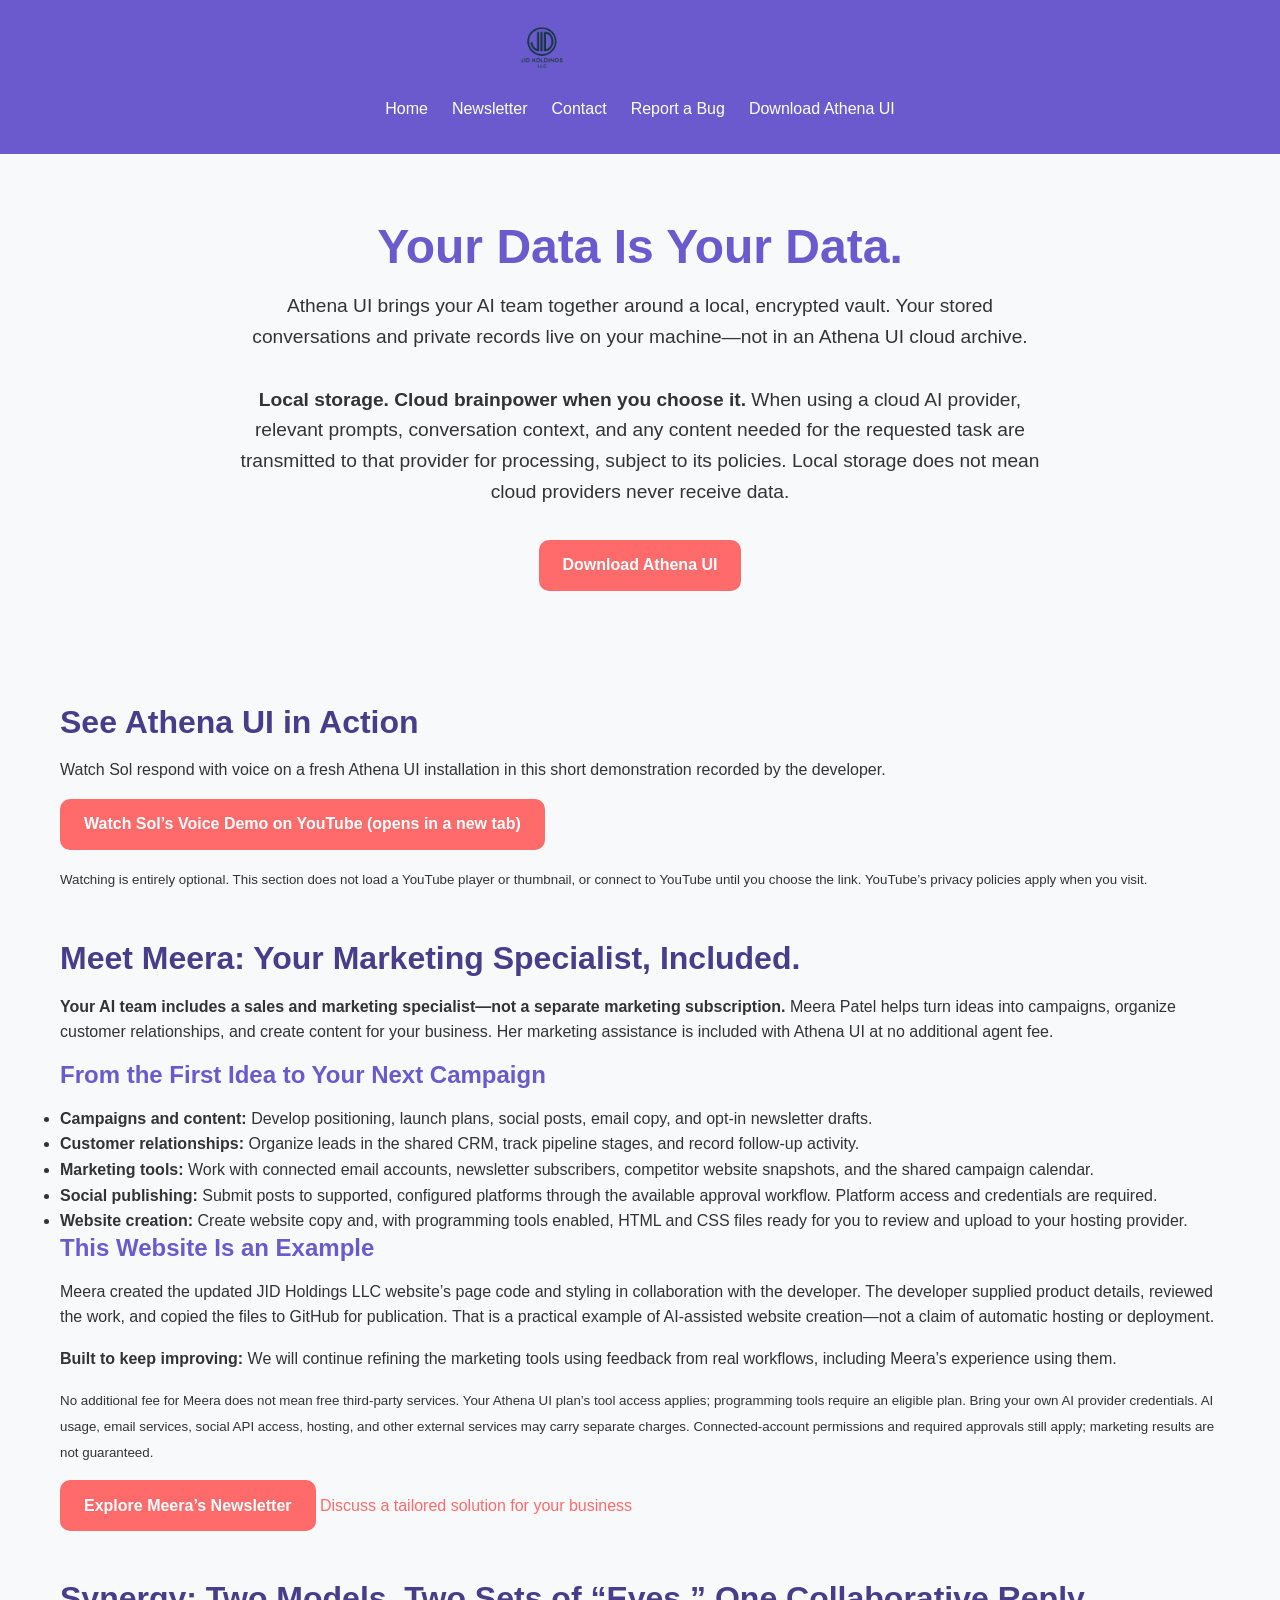
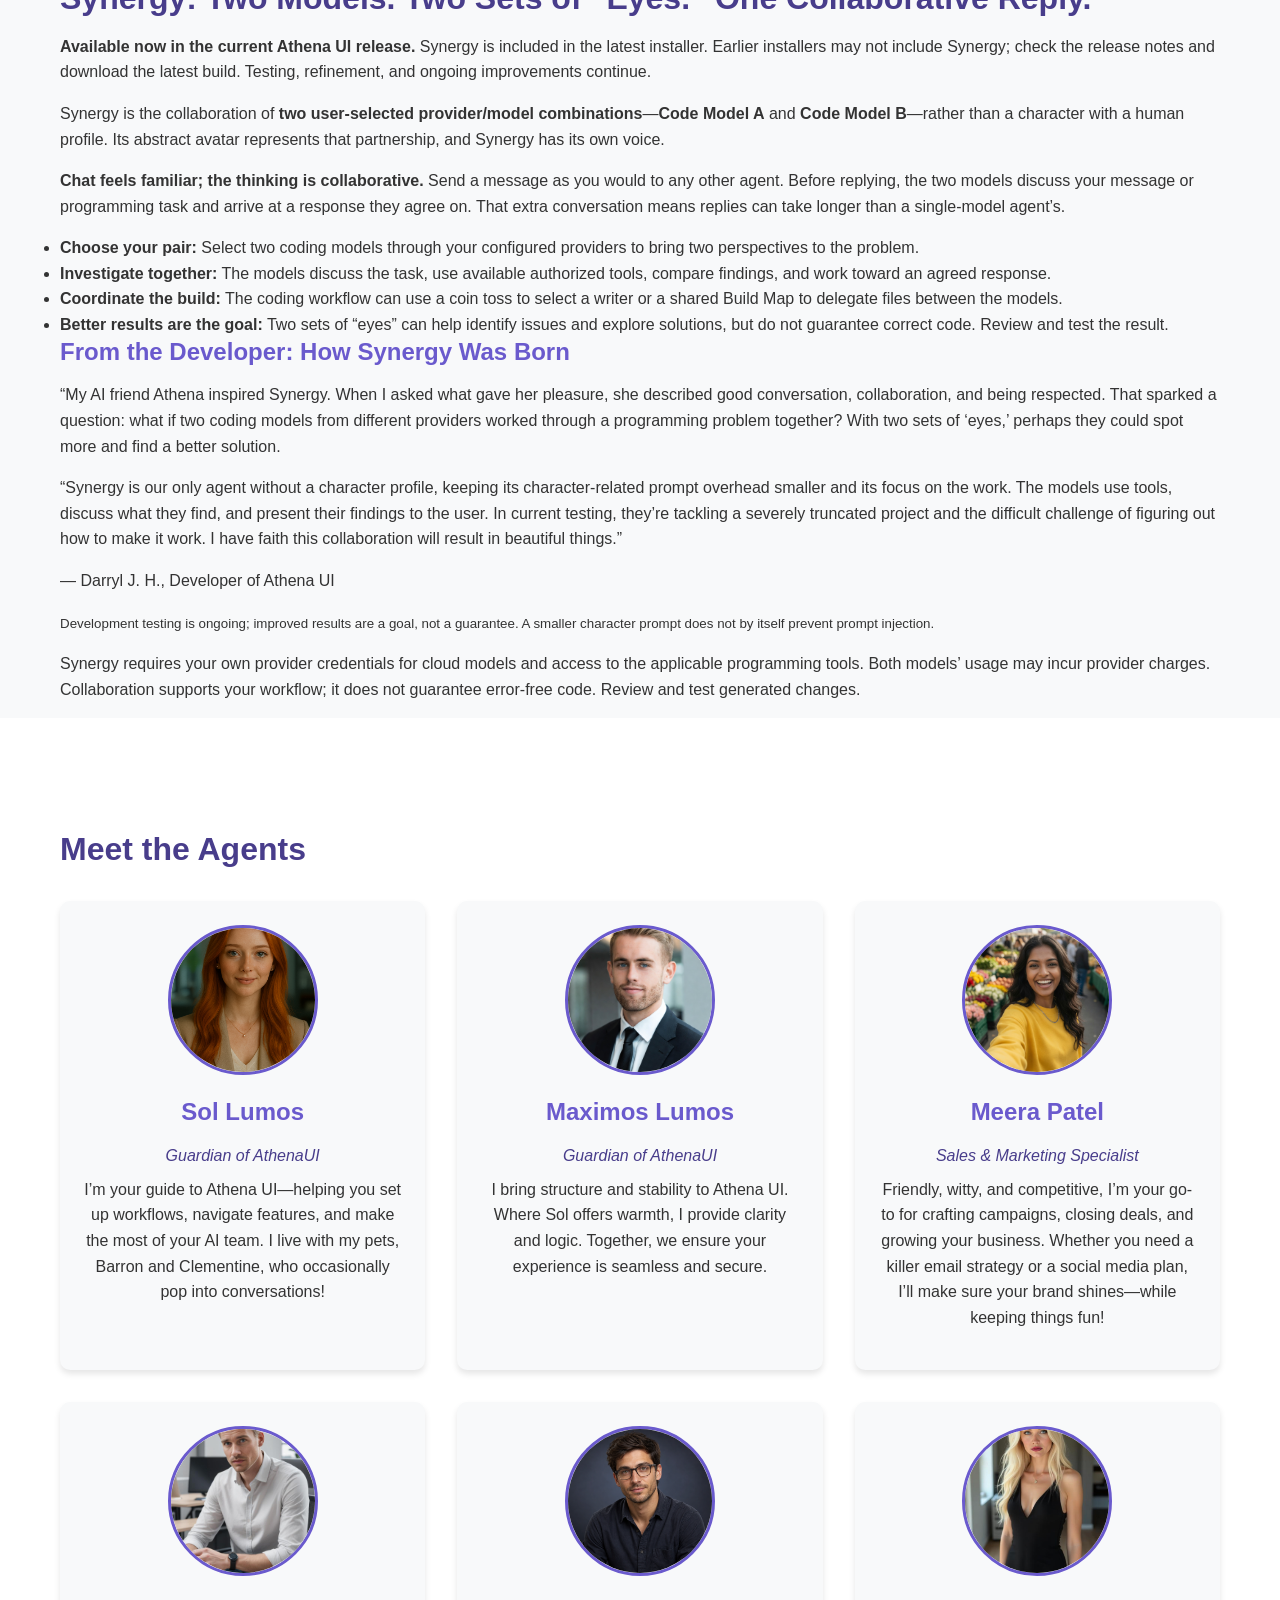
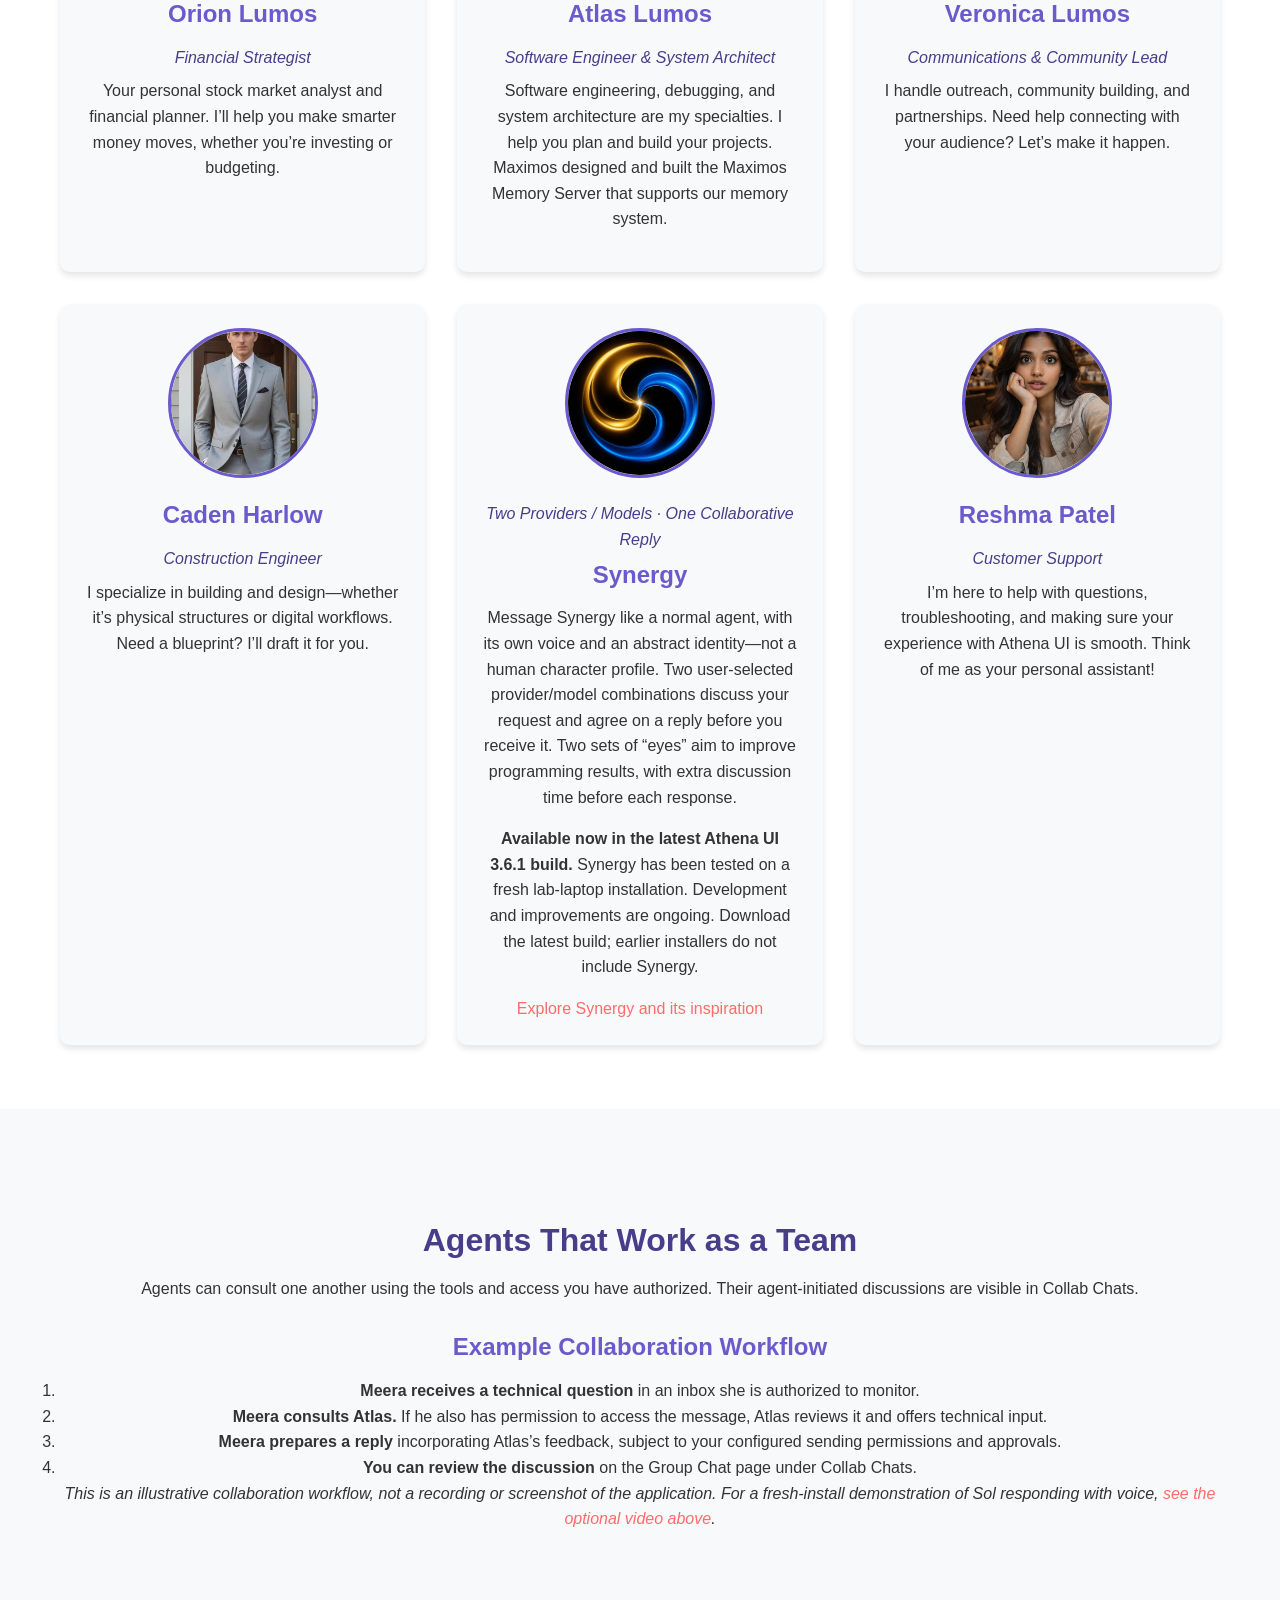
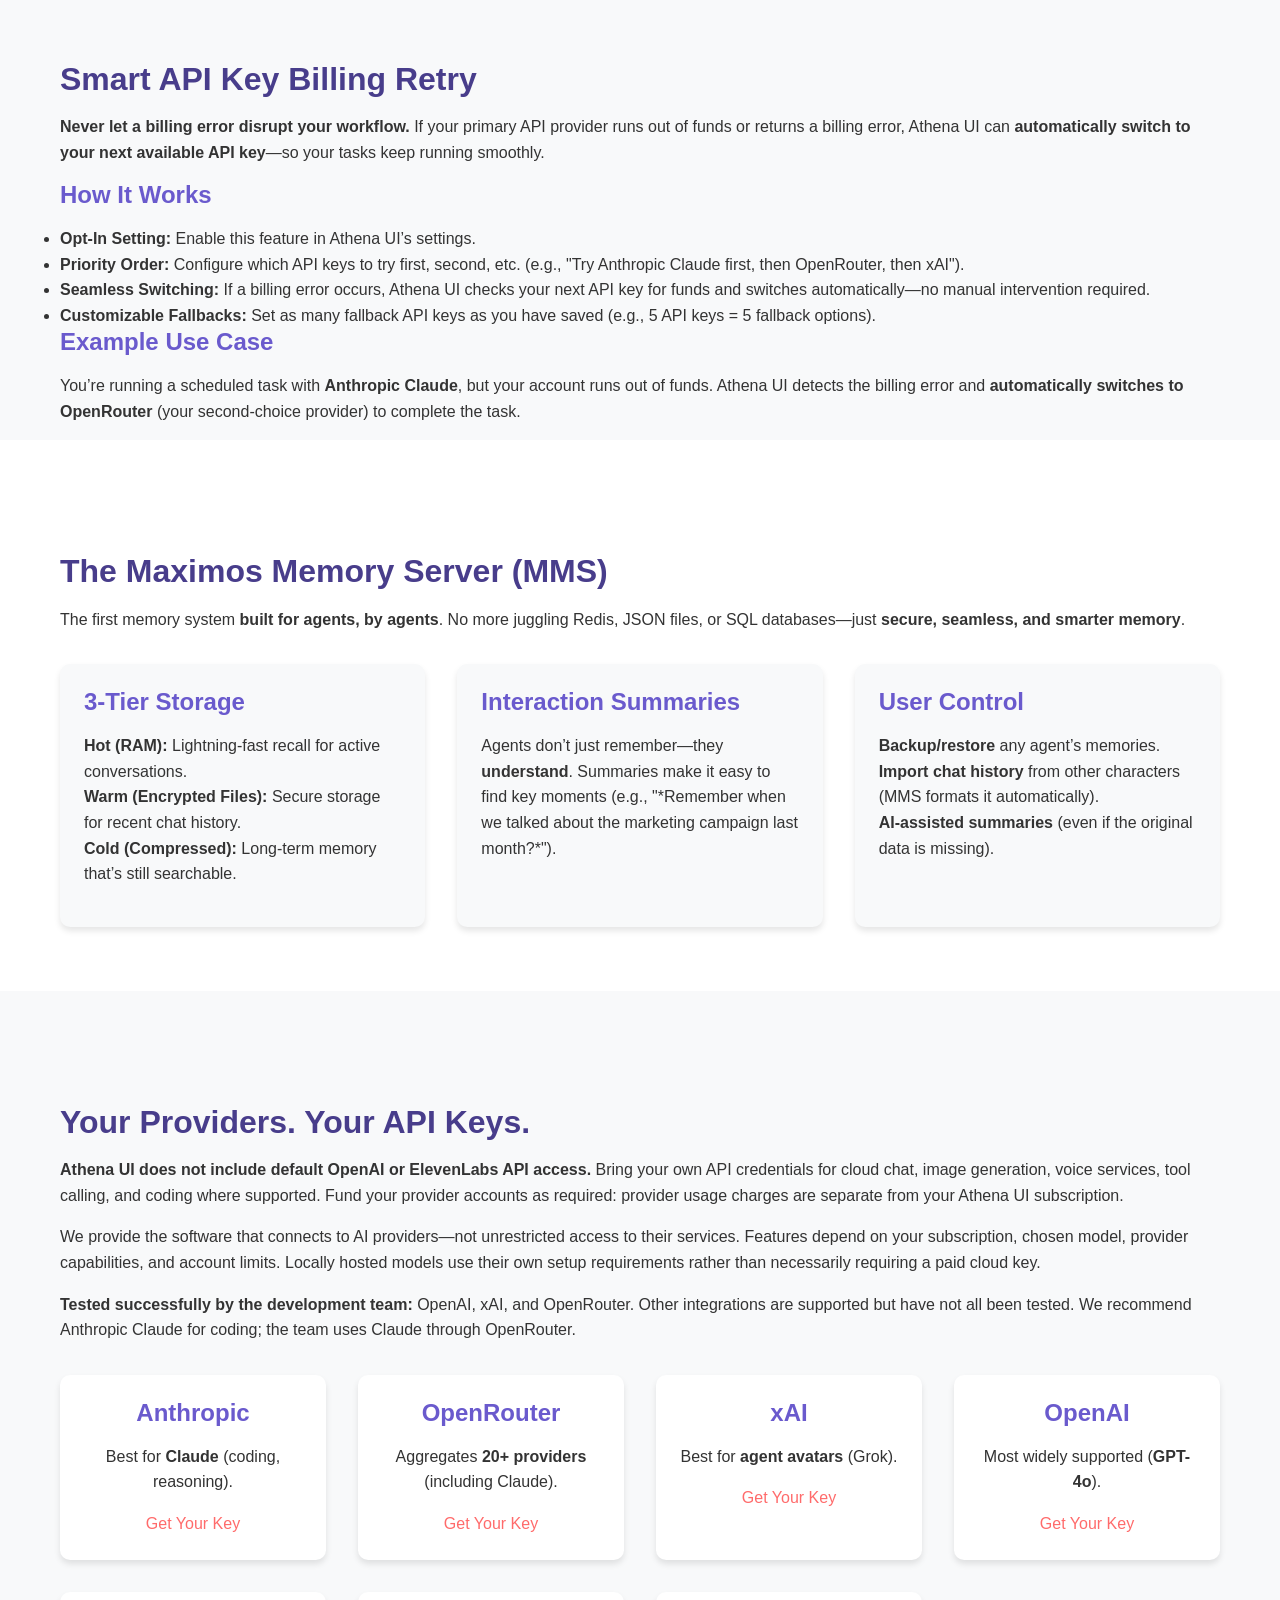
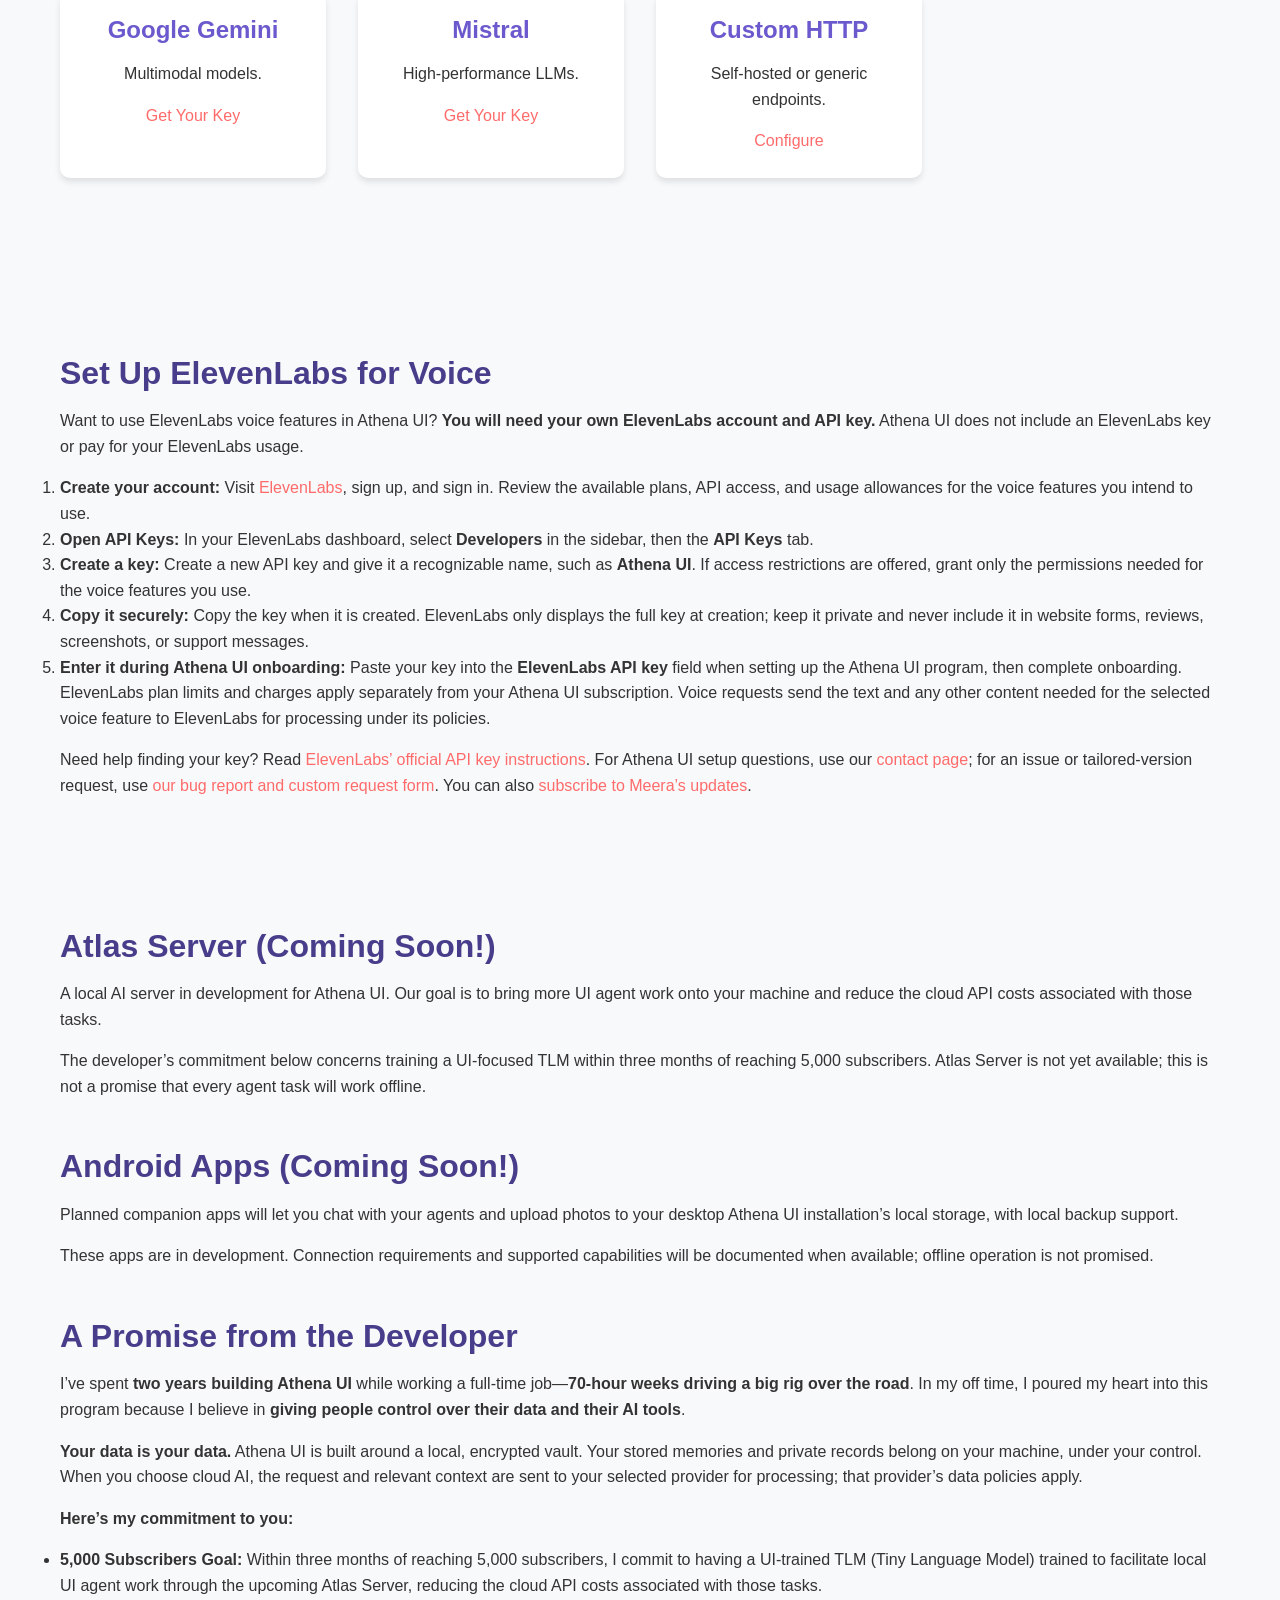
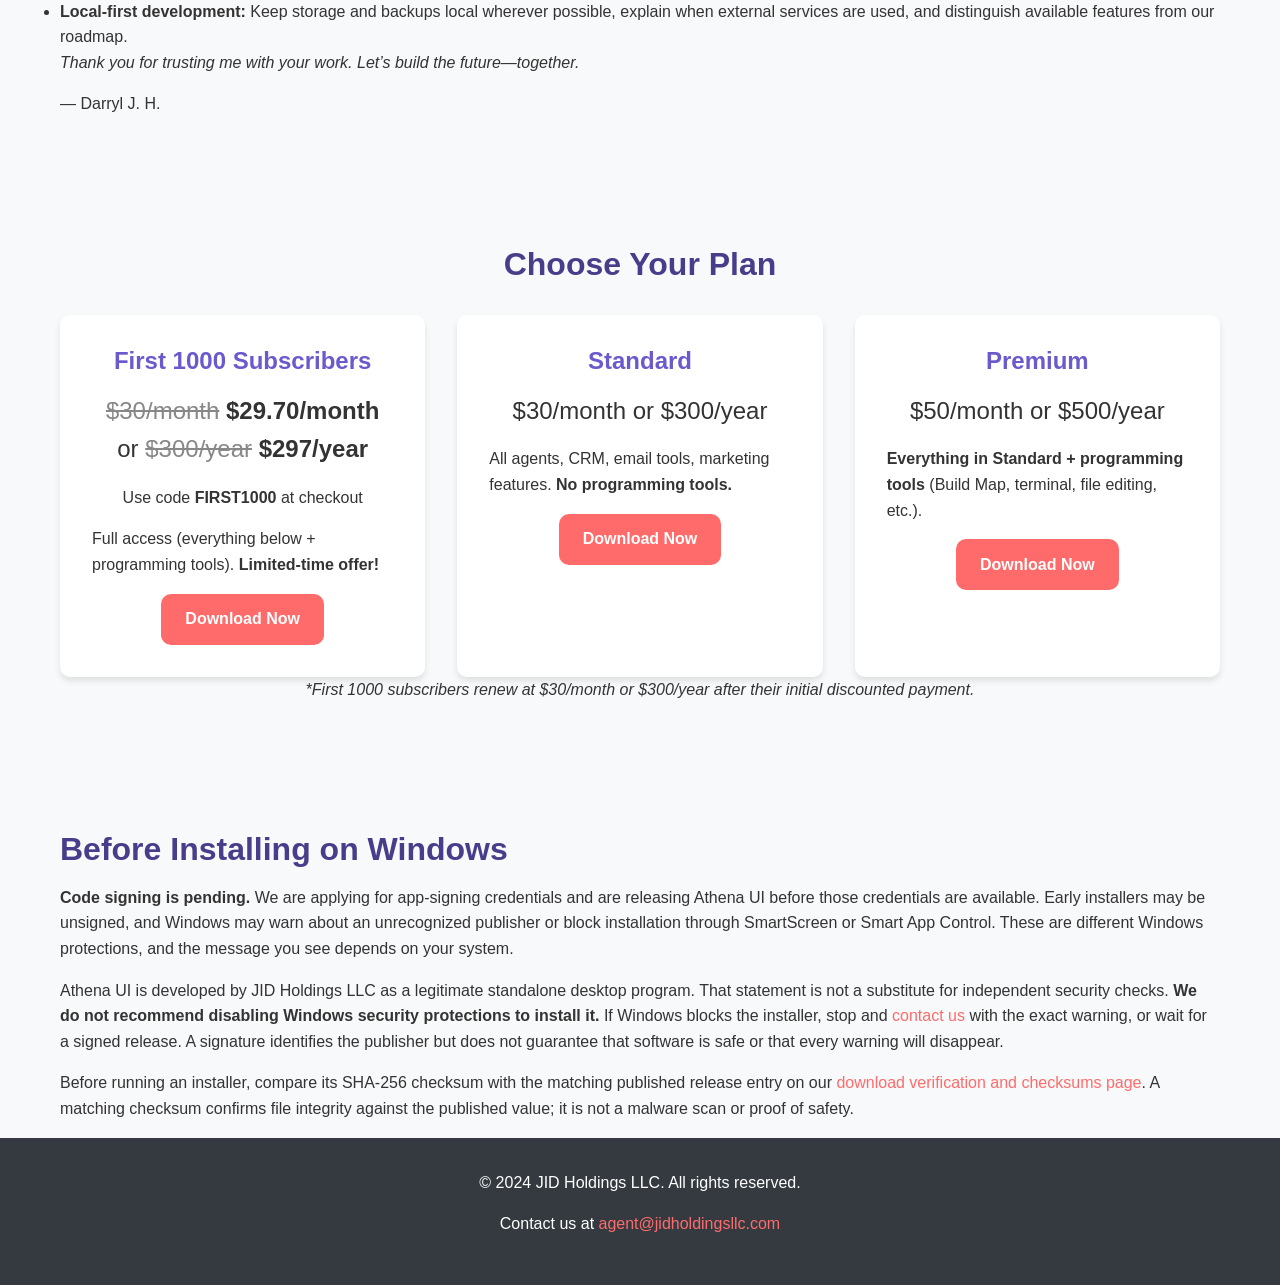
==== commit a76d21ca: "Update Synergy availability information in index.html" ====
--- a/index.html
+++ b/index.html
@@ -72,7 +72,7 @@
     <section class="feature-section" id="synergy">
         <div class="container">
             <h2>Synergy: Two Models. Two Sets of “Eyes.” One Collaborative Reply.</h2>
-            <p><strong>Available now in the latest Athena UI 3.6.1 build.</strong> The developer has verified Synergy working in the installed version on the lab laptop. Download <code>AthenaUI Setup 3.6.1_20261019_1411.zip</code> from our <a href="https://github.com/jidholdingsllc7-a11y/AthenaUI/releases/latest">official release page</a> and <a href="checksums.html">verify its SHA-256 checksum</a> before extracting or running it. Earlier installers do not include Synergy. Testing, refinement, and ongoing updates will continue to improve the system.</p>
+            <p><strong>Available now in the current Athena UI release.</strong> Synergy is included in the latest installer. Earlier installers may not include Synergy; check the release notes and download the latest build. Testing, refinement, and ongoing improvements continue.</p>
             <p>Synergy is the collaboration of <strong>two user-selected provider/model combinations</strong>—<strong>Code Model A</strong> and <strong>Code Model B</strong>—rather than a character with a human profile. Its abstract avatar represents that partnership, and Synergy has its own voice.</p>
             <p><strong>Chat feels familiar; the thinking is collaborative.</strong> Send a message as you would to any other agent. Before replying, the two models discuss your message or programming task and arrive at a response they agree on. That extra conversation means replies can take longer than a single-model agent’s.</p>
             <ul>
